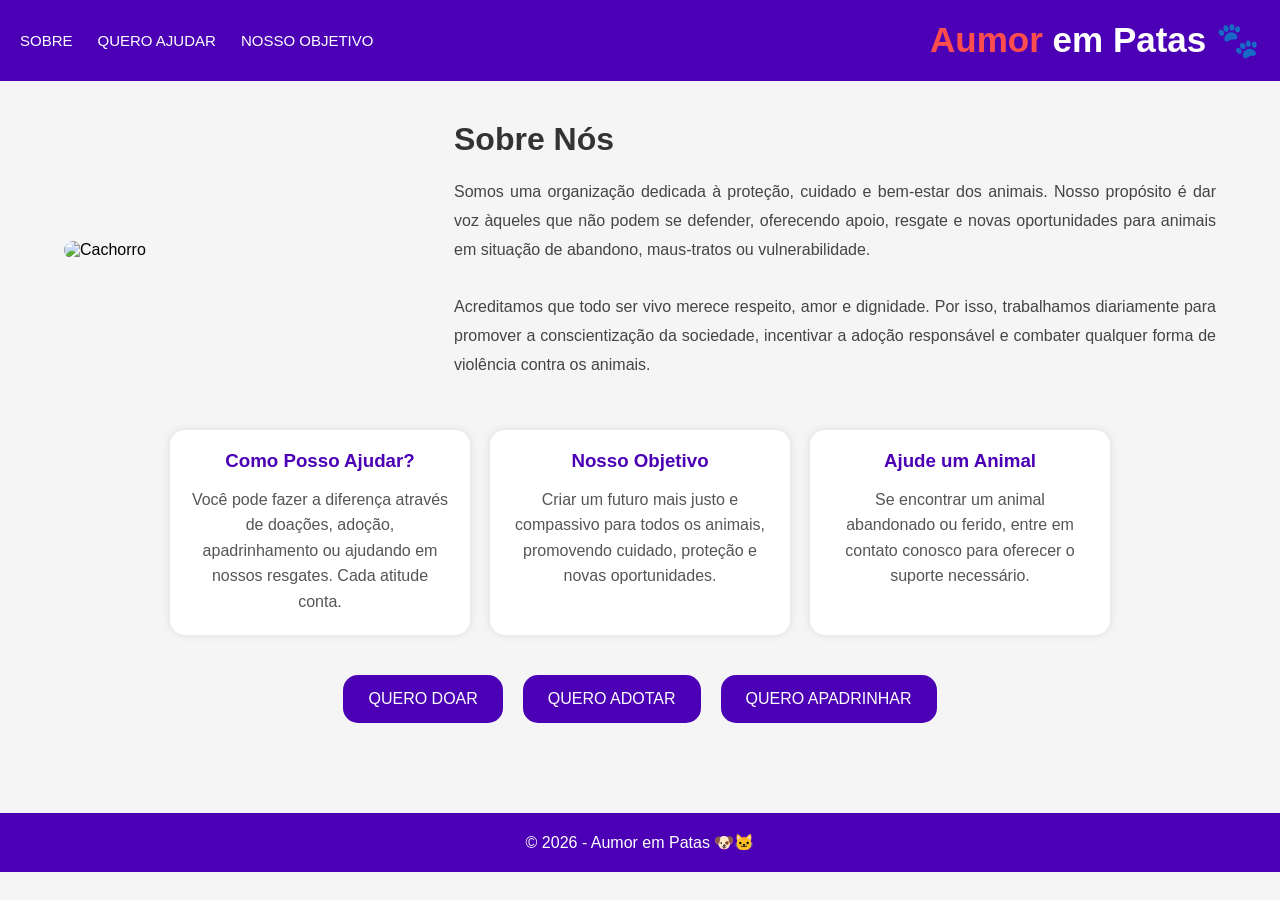
==== index.html @ a0a9b060 "Add CSS styles for layout and responsiveness" ====
<!DOCTYPE html>
<html lang="pt-br">
<head>

<meta charset="UTF-8">
<meta name="viewport" content="width=device-width, initial-scale=1.0">

<title>Aumor em Patas</title>

<style>

/* RESET */

*{
    margin:0;
    padding:0;
    box-sizing:border-box;
    font-family: Arial, sans-serif;
}

body{
    background:#f5f5f5;
}

/* MENU */

header{
    background:#4b00b5;
    padding:20px;
}

nav{
    display:flex;
    justify-content:space-between;
    align-items:center;
}

.logo{
    color:white;
    font-size:35px;
    font-weight:bold;
}

.logo span{
    color:#ff4d4d;
}

.menu{
    display:flex;
    gap:25px;
}

.menu a{
    color:white;
    text-decoration:none;
    font-size:15px;
    transition:0.3s;
}

.menu a:hover{
    color:#ffccff;
}

/* CONTEÚDO */

.container{
    width:90%;
    margin:auto;
    padding:40px 0;
}

.topo{
    display:flex;
    justify-content:space-between;
    align-items:center;
    gap:40px;
    flex-wrap:wrap;
}

.topo img{
    width:350px;
    border-radius:15px;
}

.texto{
    flex:1;
}

.texto h2{
    margin-bottom:20px;
    color:#333;
    font-size:32px;
}

.texto p{
    line-height:1.8;
    color:#444;
    text-align:justify;
}

/* CARDS */

.cards{
    margin-top:50px;
    display:flex;
    justify-content:center;
    gap:20px;
    flex-wrap:wrap;
}

.card{
    background:white;
    width:300px;
    padding:20px;
    border-radius:15px;
    box-shadow:0 0 10px rgba(0,0,0,0.1);
    text-align:center;
}

.card h3{
    margin-bottom:15px;
    color:#4b00b5;
}

.card p{
    color:#555;
    line-height:1.6;
}

/* BOTÕES */

.botoes{
    margin-top:40px;
    display:flex;
    justify-content:center;
    gap:20px;
    flex-wrap:wrap;
}

.botoes button{
    background:#4b00b5;
    color:white;
    border:none;
    padding:15px 25px;
    border-radius:15px;
    font-size:16px;
    cursor:pointer;
    transition:0.3s;
}

.botoes button:hover{
    background:#6c2cff;
    transform:scale(1.05);
}

/* RODAPÉ */

footer{
    background:#4b00b5;
    color:white;
    text-align:center;
    padding:20px;
    margin-top:50px;
}

/* RESPONSIVO */

@media(max-width:768px){

    .topo{
        flex-direction:column;
        text-align:center;
    }

    .topo img{
        width:100%;
    }

    .menu{
        display:none;
    }

}

</style>

</head>

<body>

<!-- MENU -->

<header>

<nav>

<div class="menu">
<a href="#">SOBRE</a>
<a href="#">QUERO AJUDAR</a>
<a href="#">NOSSO OBJETIVO</a>
</div>

<div class="logo">
<span>Aumor</span> em Patas 🐾
</div>

</nav>

</header>

<!-- CONTEÚDO -->

<section class="container">

<div class="topo">

<img src="https://images.unsplash.com/photo-1517849845537-4d257902454a?q=80&w=900&auto=format&fit=crop" alt="Cachorro">

<div class="texto">

<h2>Sobre Nós</h2>

<p>
Somos uma organização dedicada à proteção, cuidado e bem-estar dos animais.
Nosso propósito é dar voz àqueles que não podem se defender, oferecendo apoio,
resgate e novas oportunidades para animais em situação de abandono, maus-tratos
ou vulnerabilidade.
<br><br>
Acreditamos que todo ser vivo merece respeito, amor e dignidade.
Por isso, trabalhamos diariamente para promover a conscientização da sociedade,
incentivar a adoção responsável e combater qualquer forma de violência contra os animais.
</p>

</div>

</div>

<!-- CARDS -->

<div class="cards">

<div class="card">

<h3>Como Posso Ajudar?</h3>

<p>
Você pode fazer a diferença através de doações,
adoção, apadrinhamento ou ajudando em nossos resgates.
Cada atitude conta.
</p>

</div>

<div class="card">

<h3>Nosso Objetivo</h3>

<p>
Criar um futuro mais justo e compassivo para todos os animais,
promovendo cuidado, proteção e novas oportunidades.
</p>

</div>

<div class="card">

<h3>Ajude um Animal</h3>

<p>
Se encontrar um animal abandonado ou ferido,
entre em contato conosco para oferecer o suporte necessário.
</p>

</div>

</div>

<!-- BOTÕES -->

<div class="botoes">

<button>QUERO DOAR</button>

<button>QUERO ADOTAR</button>

<button>QUERO APADRINHAR</button>

</div>

</section>

<!-- RODAPÉ -->

<footer>

© 2026 - Aumor em Patas 🐶🐱

</footer>

</body>
</html>
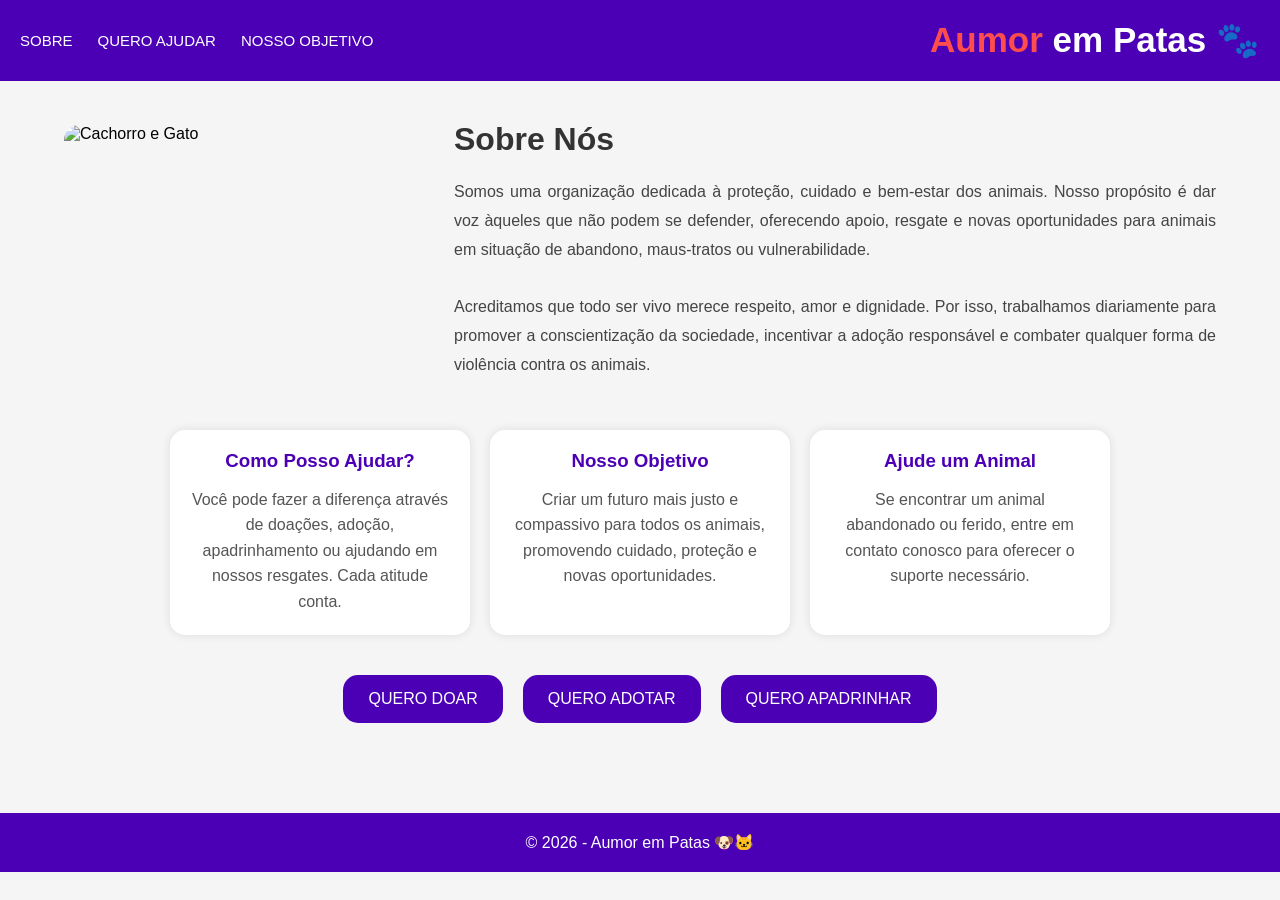
==== commit ba8a64c4: "Update images and adjust layout in index.html" ====
--- a/index.html
+++ b/index.html
@@ -79,6 +79,8 @@
 
 .topo img{
     width:350px;
+    height:250px;
+    object-fit:cover;
     border-radius:15px;
 }
 
@@ -174,6 +176,7 @@
 
     .topo img{
         width:100%;
+        height:auto;
     }
 
     .menu{
@@ -214,7 +217,7 @@
 
 <div class="topo">
 
-<img src="https://images.unsplash.com/photo-1517849845537-4d257902454a?q=80&w=900&auto=format&fit=crop" alt="Cachorro">
+<img src="https://images.unsplash.com/photo-1548199973-03cce0bbc87b?q=80&w=900&auto=format&fit=crop" alt="Cachorro e Gato">
 
 <div class="texto">
 
@@ -240,37 +243,28 @@
 <div class="cards">
 
 <div class="card">
-
 <h3>Como Posso Ajudar?</h3>
-
 <p>
 Você pode fazer a diferença através de doações,
 adoção, apadrinhamento ou ajudando em nossos resgates.
 Cada atitude conta.
 </p>
-
 </div>
 
 <div class="card">
-
 <h3>Nosso Objetivo</h3>
-
 <p>
 Criar um futuro mais justo e compassivo para todos os animais,
 promovendo cuidado, proteção e novas oportunidades.
 </p>
-
 </div>
 
 <div class="card">
-
 <h3>Ajude um Animal</h3>
-
 <p>
 Se encontrar um animal abandonado ou ferido,
 entre em contato conosco para oferecer o suporte necessário.
 </p>
-
 </div>
 
 </div>
@@ -280,9 +274,7 @@
 <div class="botoes">
 
 <button>QUERO DOAR</button>
-
 <button>QUERO ADOTAR</button>
-
 <button>QUERO APADRINHAR</button>
 
 </div>
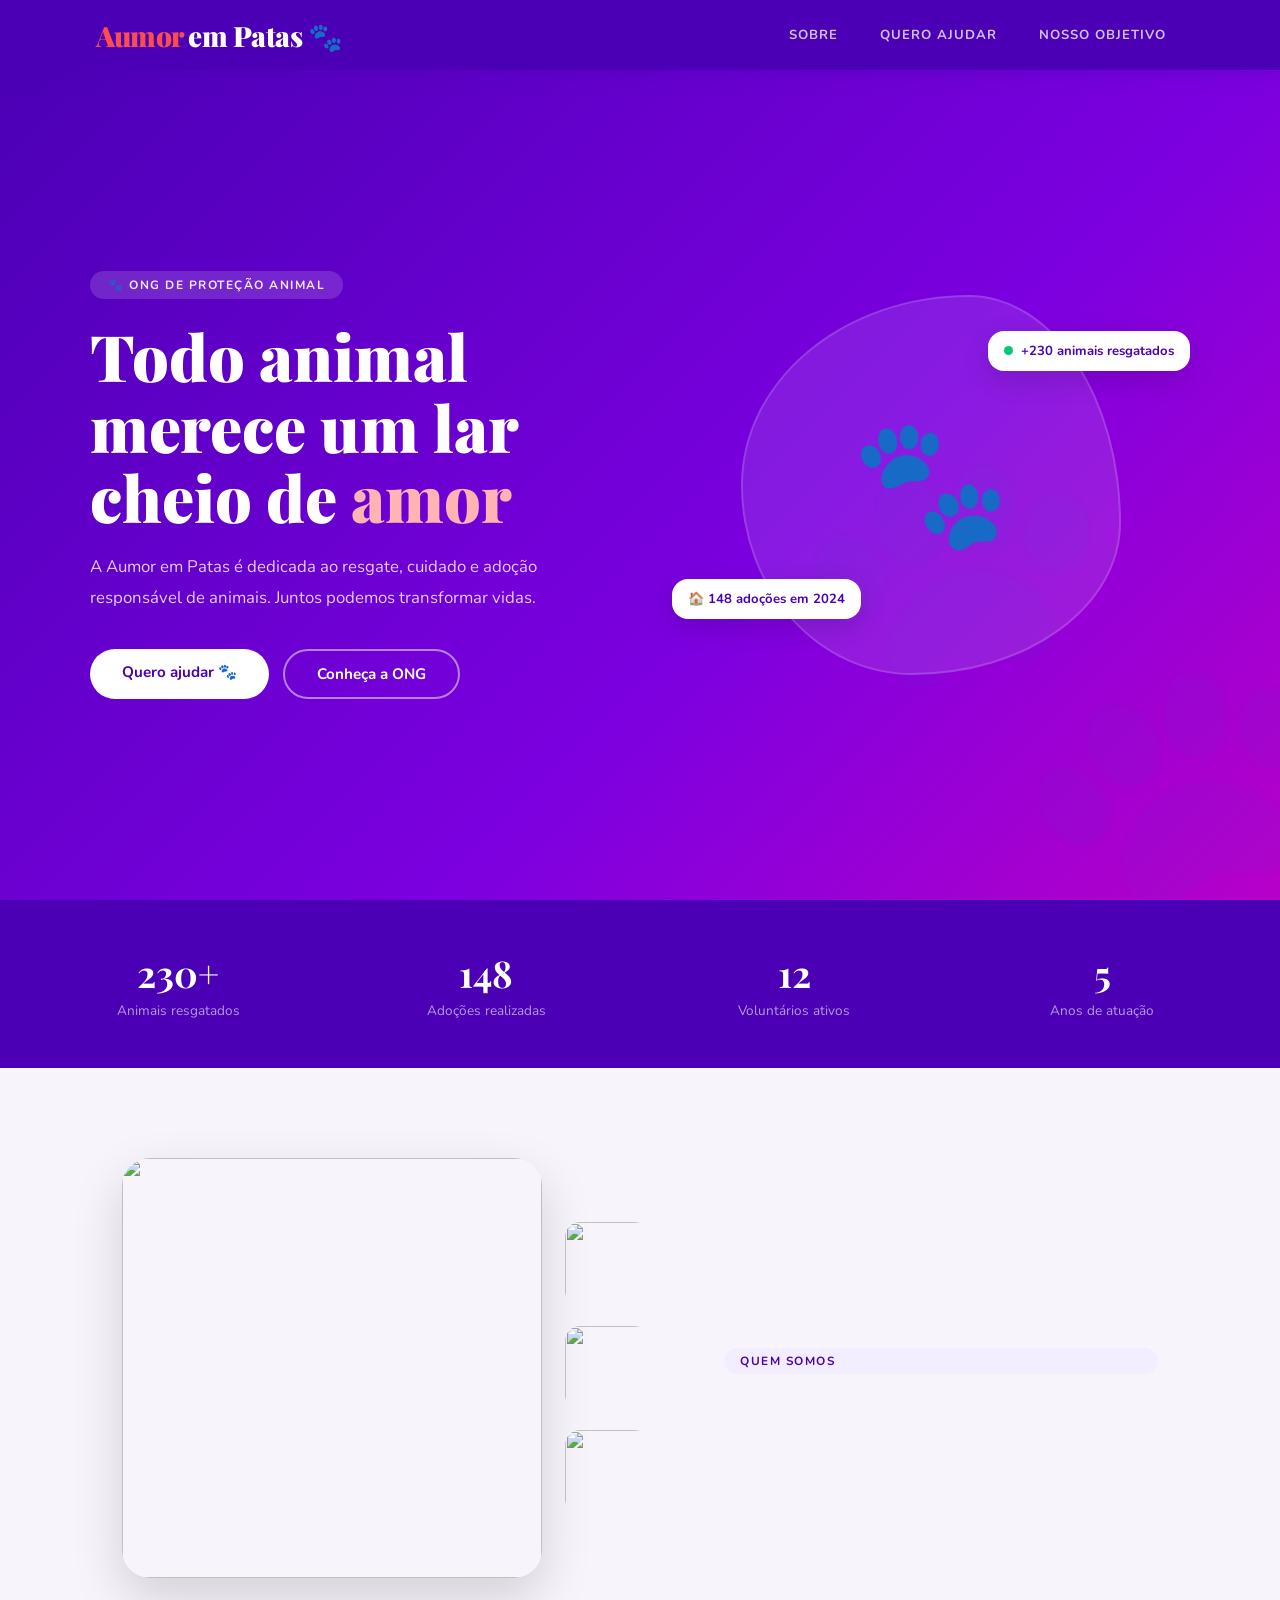
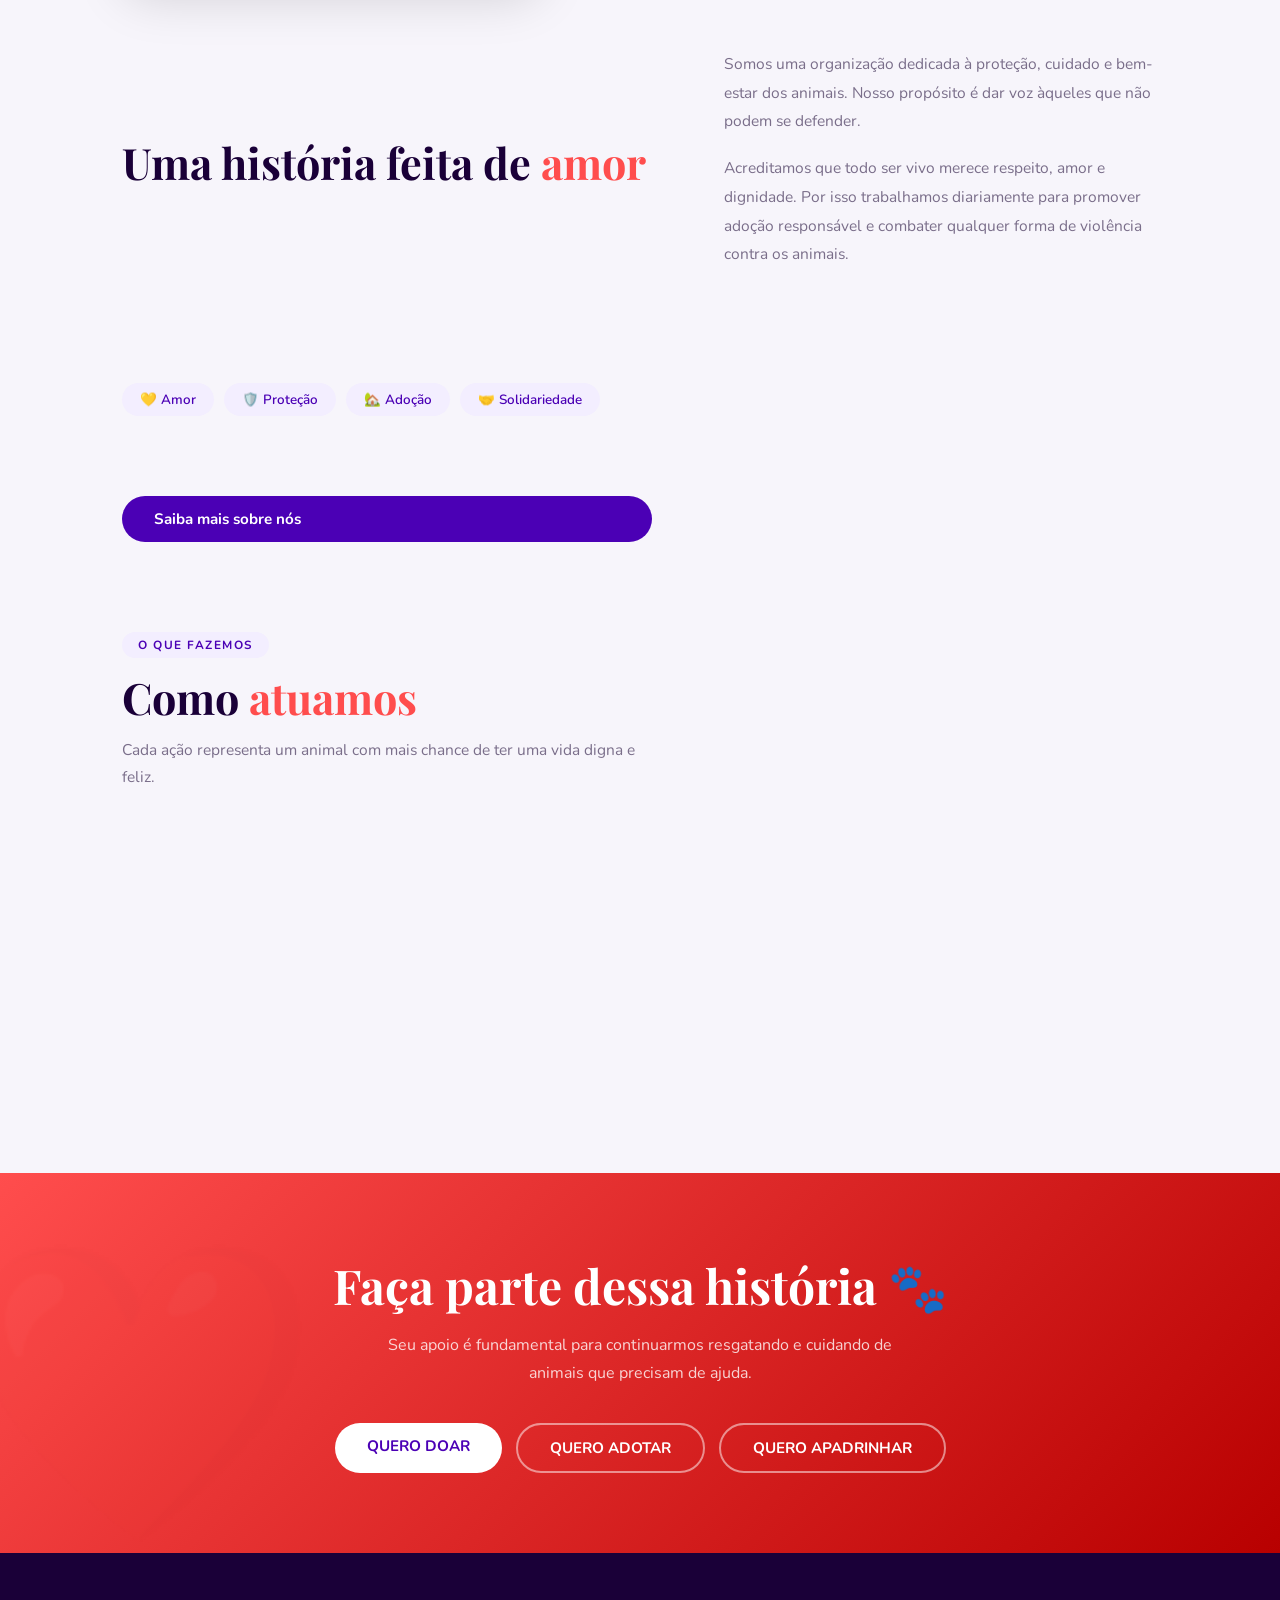
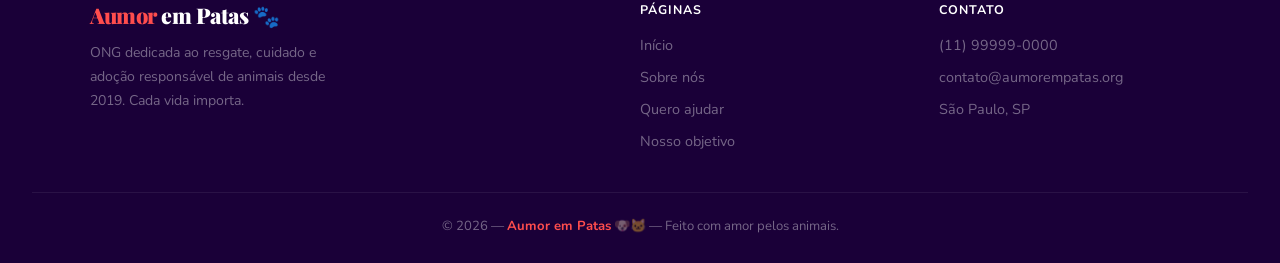
==== commit f085146c: "Add files via upload #alteraçoes na seções HTMLS, e CSS." ====
--- a/index.html
+++ b/index.html
@@ -2,292 +2,594 @@
 <html lang="pt-br">
 <head>
 
-<meta charset="UTF-8">
-<meta name="viewport" content="width=device-width, initial-scale=1.0">
-
-<title>Aumor em Patas</title>
-
-<style>
-
-/* RESET */
-
-*{
-    margin:0;
-    padding:0;
-    box-sizing:border-box;
-    font-family: Arial, sans-serif;
+    <meta charset="UTF-8">
+    <meta name="viewport" content="width=device-width, initial-scale=1.0">
+    <title>Aumor em Patas — Início</title>
+    <link rel="stylesheet" href="style.css">
+
+    <style>
+
+        /* =====================
+           HERO HOME
+           ===================== */
+
+        .hero-home {
+            min-height: calc(100vh - 70px);
+            background: linear-gradient(135deg, #4b00b5 0%, #7c00e0 60%, #b700c9 100%);
+            display: flex;
+            align-items: center;
+            padding: 60px 32px;
+            position: relative;
+            overflow: hidden;
+        }
+
+        .hero-home::before {
+            content: '🐾';
+            position: absolute;
+            font-size: 28rem;
+            opacity: 0.04;
+            right: -60px;
+            bottom: -80px;
+            pointer-events: none;
+        }
+
+        .hero-inner {
+            max-width: 1100px;
+            margin: auto;
+            display: grid;
+            grid-template-columns: 1fr 1fr;
+            gap: 64px;
+            align-items: center;
+            width: 100%;
+        }
+
+        .hero-txt h1 {
+            font-family: 'Playfair Display', serif;
+            font-size: clamp(2.6rem, 5vw, 4.2rem);
+            color: #fff;
+            font-weight: 900;
+            line-height: 1.1;
+            margin-bottom: 20px;
+        }
+
+        .hero-txt h1 em {
+            font-style: normal;
+            color: #ffb3b3;
+        }
+
+        .hero-txt p {
+            color: rgba(255, 255, 255, 0.8);
+            font-size: 1.05rem;
+            line-height: 1.8;
+            margin-bottom: 36px;
+            max-width: 460px;
+        }
+
+
+        /* =====================
+           BLOB ANIMADO
+           ===================== */
+
+        .blob-wrap {
+            display: flex;
+            align-items: center;
+            justify-content: center;
+            position: relative;
+        }
+
+        .blob {
+            width: 380px;
+            height: 380px;
+            background: rgba(255, 255, 255, 0.1);
+            border: 2px solid rgba(255, 255, 255, 0.15);
+            border-radius: 60% 40% 55% 45% / 50% 60% 40% 50%;
+            display: flex;
+            align-items: center;
+            justify-content: center;
+            font-size: 8rem;
+            animation: blobPulse 7s ease-in-out infinite;
+        }
+
+        @keyframes blobPulse {
+            0%,  100% { border-radius: 60% 40% 55% 45% / 50% 60% 40% 50%; }
+            50%        { border-radius: 40% 60% 45% 55% / 60% 40% 55% 45%; }
+        }
+
+        .badge-flutuante {
+            position: absolute;
+            background: #fff;
+            border-radius: 16px;
+            padding: 11px 16px;
+            box-shadow: 0 8px 28px rgba(0, 0, 0, 0.14);
+            font-size: 0.82rem;
+            font-weight: 700;
+            color: #4b00b5;
+            display: flex;
+            align-items: center;
+            gap: 8px;
+            animation: flutuar 4s ease-in-out infinite;
+        }
+
+        .badge-flutuante.b1 { top: 36px;    right: 0;                      }
+        .badge-flutuante.b2 { bottom: 56px; left: 0; animation-delay: 1.2s; }
+
+        .ponto {
+            width: 9px;
+            height: 9px;
+            border-radius: 50%;
+            background: #00c875;
+        }
+
+        @keyframes flutuar {
+            0%,  100% { transform: translateY(0);     }
+            50%        { transform: translateY(-10px); }
+        }
+
+
+        /* =====================
+           SEÇÃO SOBRE (resumo)
+           ===================== */
+
+        .home-sobre {
+            max-width: 1100px;
+            margin: auto;
+            padding: 90px 32px;
+            display: grid;
+            grid-template-columns: 1fr 1fr;
+            gap: 72px;
+            align-items: center;
+        }
+
+        .img-wrap {
+            position: relative;
+        }
+
+        .img-wrap img {
+            width: 100%;
+            height: 420px;
+            object-fit: cover;
+            border-radius: 28px;
+            display: block;
+            box-shadow: 0 24px 60px rgba(75, 0, 181, 0.18);
+        }
+
+        .img-wrap::after {
+            content: '';
+            position: absolute;
+            inset: 18px -18px -18px 18px;
+            border: 3px solid #e6d9ff;
+            border-radius: 28px;
+            z-index: -1;
+        }
+
+        .sobre-txt p {
+            color: #7a6e8a;
+            line-height: 1.85;
+            margin-bottom: 18px;
+            font-size: 0.97rem;
+        }
+
+
+        /* =====================
+           SEÇÃO CARDS
+           ===================== */
+
+        .cards-home {
+            max-width: 1100px;
+            margin: auto;
+            padding: 0 32px 90px;
+        }
+
+
+        /* =====================
+           BANNER CTA
+           ===================== */
+
+        .cta-banner {
+            background: linear-gradient(135deg, #ff4d4d 0%, #b80000 100%);
+            padding: 80px 32px;
+            text-align: center;
+            position: relative;
+            overflow: hidden;
+        }
+
+        .cta-banner::before {
+            content: '❤️';
+            position: absolute;
+            font-size: 18rem;
+            opacity: 0.05;
+            left: -40px;
+            bottom: -40px;
+            pointer-events: none;
+        }
+
+        .cta-banner h2 {
+            font-family: 'Playfair Display', serif;
+            font-size: clamp(2rem, 4vw, 3rem);
+            color: #fff;
+            margin-bottom: 14px;
+        }
+
+        .cta-banner p {
+            color: rgba(255, 255, 255, 0.8);
+            max-width: 520px;
+            margin: 0 auto 36px;
+            line-height: 1.75;
+        }
+
+
+        /* =====================
+           RESPONSIVO
+           ===================== */
+
+        @media (max-width: 900px) {
+
+            .hero-inner {
+                grid-template-columns: 1fr;
+            }
+
+            .blob-wrap {
+                order: -1;
+            }
+
+            .blob {
+                width: 260px;
+                height: 260px;
+                font-size: 6rem;
+            }
+
+            .badge-flutuante {
+                display: none;
+            }
+
+            .home-sobre {
+                grid-template-columns: 1fr;
+                padding: 56px 24px;
+            }
+
+            .img-wrap img {
+                height: 280px;
+            }
+
+            .cards-home {
+                padding: 0 24px 64px;
+            }
+
+        }
+
+    </style>
+
+</head>
+<body>
+
+
+<!-- =====================
+     MENU
+     ===================== -->
+
+<header>
+    <nav>
+        <a class="logo" href="index.html"><span>Aumor</span> em Patas 🐾</a>
+        <div class="menu">
+            <a href="Sobre.html">SOBRE</a>
+            <a href="ajudar.html">QUERO AJUDAR</a>
+            <a href="objetivo.html">NOSSO OBJETIVO</a>
+        </div>
+    </nav>
+</header>
+
+
+<!-- =====================
+     HERO
+     ===================== -->
+
+<section class="hero-home">
+    <div class="hero-inner">
+
+        <div class="hero-txt">
+            <div class="hero-badge">🐾 ONG de Proteção Animal</div>
+            <h1>Todo animal merece um lar cheio de <em>amor</em></h1>
+            <p>A Aumor em Patas é dedicada ao resgate, cuidado e adoção responsável de animais. Juntos podemos transformar vidas.</p>
+            <div class="grupo-botoes" style="justify-content: flex-start;">
+                <a href="ajudar.html" class="btn btn-branco">Quero ajudar 🐾</a>
+                <a href="Sobre.html"  class="btn btn-contorno-w">Conheça a ONG</a>
+            </div>
+        </div>
+
+        <div class="blob-wrap">
+            <div class="blob">🐾</div>
+            <div class="badge-flutuante b1"><div class="ponto"></div> +230 animais resgatados</div>
+            <div class="badge-flutuante b2">🏠 148 adoções em 2024</div>
+        </div>
+
+    </div>
+</section>
+
+
+<!-- =====================
+     ESTATÍSTICAS
+     ===================== -->
+
+<div class="stats-bar">
+    <div class="stat"><h3>230+</h3><p>Animais resgatados</p></div>
+    <div class="stat"><h3>148</h3><p>Adoções realizadas</p></div>
+    <div class="stat"><h3>12</h3><p>Voluntários ativos</p></div>
+    <div class="stat"><h3>5</h3><p>Anos de atuação</p></div>
+</div>
+
+
+<!-- =====================
+     SOBRE (resumo)
+     ===================== -->
+
+<section class="home-sobre">
+
+   <div class="galeria fade">
+
+    <img
+        id="imagemPrincipal"
+        class="imagem-principal"
+        src="https://images.unsplash.com/photo-1517849845537-4d257902454a?q=80&w=900&auto=format&fit=crop"
+    />
+
+    <div class="miniaturas">
+
+        <img
+            src="https://images.unsplash.com/photo-1517849845537-4d257902454a?q=80&w=900&auto=format&fit=crop"
+            onclick="trocarImagem(this)"
+        />
+
+        <img
+            src="https://gatices.blogfolha.uol.com.br/files/2020/07/aug.jpg"
+            onclick="trocarImagem(this)"
+        />
+
+        <img
+            src="https://images.unsplash.com/photo-1548199973-03cce0bbc87b?q=80&w=900&auto=format&fit=crop"
+            onclick="trocarImagem(this)"
+        />
+
+    </div>
+
+</div>
+        <div class="sec-badge">Quem somos</div>
+        <h2 class="sec-titulo">Uma história feita de <span>amor</span></h2>
+        <div class="sobre-txt">
+            <p>Somos uma organização dedicada à proteção, cuidado e bem-estar dos animais. Nosso propósito é dar voz àqueles que não podem se defender.</p>
+            <p>Acreditamos que todo ser vivo merece respeito, amor e dignidade. Por isso trabalhamos diariamente para promover adoção responsável e combater qualquer forma de violência contra os animais.</p>
+        </div>
+        <div class="chips">
+            <span class="chip">💛 Amor</span>
+            <span class="chip">🛡️ Proteção</span>
+            <span class="chip">🏡 Adoção</span>
+            <span class="chip">🤝 Solidariedade</span>
+        </div>
+        <br>
+        <a href="Sobre.html" class="btn btn-roxo" style="margin-top: 8px;">Saiba mais sobre nós</a>
+    </div>
+
+</section>
+
+
+<!-- =====================
+     CARDS
+     ===================== -->
+
+     
+    <script>
+        function trocarImagem(imagem){
+
+    const principal =
+        document.getElementById('imagemPrincipal');
+
+    principal.src = imagem.src;
+
 }
 
-body{
-    background:#f5f5f5;
-}
-
-/* MENU */
-
-header{
-    background:#4b00b5;
-    padding:20px;
-}
-
-nav{
-    display:flex;
-    justify-content:space-between;
-    align-items:center;
-}
-
-.logo{
-    color:white;
-    font-size:35px;
-    font-weight:bold;
-}
-
-.logo span{
-    color:#ff4d4d;
-}
-
-.menu{
-    display:flex;
-    gap:25px;
-}
-
-.menu a{
-    color:white;
-    text-decoration:none;
-    font-size:15px;
-    transition:0.3s;
-}
-
-.menu a:hover{
-    color:#ffccff;
-}
-
-/* CONTEÚDO */
-
-.container{
-    width:90%;
-    margin:auto;
-    padding:40px 0;
-}
-
-.topo{
-    display:flex;
-    justify-content:space-between;
-    align-items:center;
-    gap:40px;
-    flex-wrap:wrap;
-}
-
-.topo img{
-    width:350px;
-    height:250px;
-    object-fit:cover;
-    border-radius:15px;
-}
-
-.texto{
-    flex:1;
-}
-
-.texto h2{
-    margin-bottom:20px;
-    color:#333;
-    font-size:32px;
-}
-
-.texto p{
-    line-height:1.8;
-    color:#444;
-    text-align:justify;
-}
-
-/* CARDS */
-
-.cards{
-    margin-top:50px;
-    display:flex;
-    justify-content:center;
-    gap:20px;
-    flex-wrap:wrap;
-}
-
-.card{
-    background:white;
-    width:300px;
-    padding:20px;
-    border-radius:15px;
-    box-shadow:0 0 10px rgba(0,0,0,0.1);
-    text-align:center;
-}
-
-.card h3{
-    margin-bottom:15px;
-    color:#4b00b5;
-}
-
-.card p{
-    color:#555;
-    line-height:1.6;
-}
-
-/* BOTÕES */
-
-.botoes{
-    margin-top:40px;
-    display:flex;
-    justify-content:center;
-    gap:20px;
-    flex-wrap:wrap;
-}
-
-.botoes button{
-    background:#4b00b5;
-    color:white;
-    border:none;
-    padding:15px 25px;
-    border-radius:15px;
-    font-size:16px;
-    cursor:pointer;
-    transition:0.3s;
-}
-
-.botoes button:hover{
-    background:#6c2cff;
-    transform:scale(1.05);
-}
-
-/* RODAPÉ */
-
-footer{
-    background:#4b00b5;
-    color:white;
-    text-align:center;
-    padding:20px;
-    margin-top:50px;
-}
-
-/* RESPONSIVO */
-
-@media(max-width:768px){
-
-    .topo{
-        flex-direction:column;
-        text-align:center;
-    }
-
-    .topo img{
-        width:100%;
-        height:auto;
-    }
-
-    .menu{
-        display:none;
-    }
-
-}
-
-</style>
-
-</head>
-
-<body>
-
-<!-- MENU -->
-
-<header>
-
-<nav>
-
-<div class="menu">
-<a href="#">SOBRE</a>
-<a href="#">QUERO AJUDAR</a>
-<a href="#">NOSSO OBJETIVO</a>
+    const observer = new IntersectionObserver((entries) => {
+        entries.forEach(entry => {
+            if (entry.isIntersecting) {
+                entry.target.classList.add('show');
+            }
+        });
+    }, { threshold: 0.12 });
+
+    document.querySelectorAll('.fade').forEach(el => observer.observe(el));
+
+
+
+    /* =====================
+       EFEITO 3D NOS CARDS
+       ===================== */
+
+    const cards = document.querySelectorAll('.card');
+
+    cards.forEach(card => {
+
+        card.addEventListener('mousemove', (e) => {
+
+            const rect = card.getBoundingClientRect();
+
+            const x = e.clientX - rect.left;
+            const y = e.clientY - rect.top;
+
+            const centerX = rect.width / 2;
+            const centerY = rect.height / 2;
+
+            const rotateY = ((x - centerX) / centerX) * 12;
+            const rotateX = ((centerY - y) / centerY) * 12;
+
+            card.style.transform =
+                `perspective(1000px)
+                 rotateX(${rotateX}deg)
+                 rotateY(${rotateY}deg)
+                 scale(1.04)`;
+
+        });
+
+        card.addEventListener('mouseleave', () => {
+
+            card.style.transform =
+                'perspective(1000px) rotateX(0) rotateY(0) scale(1)';
+
+        });
+
+    });
+
+</script>
+<div class="cards-home">
+
+    <div class="sec-badge">O que fazemos</div>
+    <h2 class="sec-titulo">Como <span>atuamos</span></h2>
+    <p class="sec-sub">Cada ação representa um animal com mais chance de ter uma vida digna e feliz.</p>
+
+    <div class="cards-grid">
+
+        <div class="card fade">
+            <div class="card-icone">🚑</div>
+            <h3>Resgate e Socorro</h3>
+            <p>Atuamos no resgate de animais em situação de risco, maus-tratos ou abandono, prestando socorro imediato.</p>
+        </div>
+
+        <div class="card fade">
+            <div class="card-icone">💊</div>
+            <h3>Cuidados Veterinários</h3>
+            <p>Todos os animais recebem vacinação, castração e acompanhamento veterinário completo até a adoção.</p>
+        </div>
+
+        <div class="card fade">
+            <div class="card-icone">🏡</div>
+            <h3>Adoção Responsável</h3>
+            <p>Fazemos o processo com análise cuidadosa para garantir um lar adequado e amoroso para cada animal.</p>
+        </div>
+
+    </div>
+
 </div>
 
-<div class="logo">
-<span>Aumor</span> em Patas 🐾
-</div>
-
-</nav>
-
-</header>
-
-<!-- CONTEÚDO -->
-
-<section class="container">
-
-<div class="topo">
-
-<img src="https://images.unsplash.com/photo-1548199973-03cce0bbc87b?q=80&w=900&auto=format&fit=crop" alt="Cachorro e Gato">
-
-<div class="texto">
-
-<h2>Sobre Nós</h2>
-
-<p>
-Somos uma organização dedicada à proteção, cuidado e bem-estar dos animais.
-Nosso propósito é dar voz àqueles que não podem se defender, oferecendo apoio,
-resgate e novas oportunidades para animais em situação de abandono, maus-tratos
-ou vulnerabilidade.
-<br><br>
-Acreditamos que todo ser vivo merece respeito, amor e dignidade.
-Por isso, trabalhamos diariamente para promover a conscientização da sociedade,
-incentivar a adoção responsável e combater qualquer forma de violência contra os animais.
-</p>
-
-</div>
-
-</div>
-
-<!-- CARDS -->
-
-<div class="cards">
-
-<div class="card">
-<h3>Como Posso Ajudar?</h3>
-<p>
-Você pode fazer a diferença através de doações,
-adoção, apadrinhamento ou ajudando em nossos resgates.
-Cada atitude conta.
-</p>
-</div>
-
-<div class="card">
-<h3>Nosso Objetivo</h3>
-<p>
-Criar um futuro mais justo e compassivo para todos os animais,
-promovendo cuidado, proteção e novas oportunidades.
-</p>
-</div>
-
-<div class="card">
-<h3>Ajude um Animal</h3>
-<p>
-Se encontrar um animal abandonado ou ferido,
-entre em contato conosco para oferecer o suporte necessário.
-</p>
-</div>
-
-</div>
-
-<!-- BOTÕES -->
-
-<div class="botoes">
-
-<button>QUERO DOAR</button>
-<button>QUERO ADOTAR</button>
-<button>QUERO APADRINHAR</button>
-
-</div>
-
+
+<!-- =====================
+     BANNER CTA
+     ===================== -->
+
+<section class="cta-banner">
+    <h2>Faça parte dessa história 🐾</h2>
+    <p>Seu apoio é fundamental para continuarmos resgatando e cuidando de animais que precisam de ajuda.</p>
+    <div class="grupo-botoes">
+        <a href="ajudar.html" class="btn btn-branco">QUERO DOAR</a>
+        <a href="ajudar.html" class="btn btn-contorno-w">QUERO ADOTAR</a>
+        <a href="ajudar.html" class="btn btn-contorno-w">QUERO APADRINHAR</a>
+    </div>
 </section>
 
-<!-- RODAPÉ -->
+
+<!-- =====================
+     RODAPÉ
+     ===================== -->
 
 <footer>
-
-© 2026 - Aumor em Patas 🐶🐱
-
+    <div class="footer-inner">
+
+        <div class="footer-marca">
+            <a class="logo" href="index.html"><span>Aumor</span> em Patas 🐾</a>
+            <p>ONG dedicada ao resgate, cuidado e adoção responsável de animais desde 2019. Cada vida importa.</p>
+        </div>
+
+        <div class="footer-col">
+            <h5>Páginas</h5>
+            <ul>
+                <li><a href="index.html">Início</a></li>
+                <li><a href="Sobre.html">Sobre nós</a></li>
+                <li><a href="ajudar.html">Quero ajudar</a></li>
+                <li><a href="objetivo.html">Nosso objetivo</a></li>
+            </ul>
+        </div>
+
+        <div class="footer-col">
+            <h5>Contato</h5>
+            <ul>
+                <li><a href="#">(11) 99999-0000</a></li>
+                <li><a href="#">contato@aumorempatas.org</a></li>
+                <li><a href="#">São Paulo, SP</a></li>
+            </ul>
+        </div>
+
+    </div>
+    <div class="footer-fundo">© 2026 — <strong>Aumor em Patas</strong> 🐶🐱 — Feito com amor pelos animais.</div>
 </footer>
 
+
+<!-- =====================
+     JAVASCRIPT
+     ===================== -->
+
+<script>
+
+    const observer = new IntersectionObserver((entries) => {
+        entries.forEach(entry => {
+            if (entry.isIntersecting) {
+                entry.target.classList.add('show');
+            }
+        });
+    }, { threshold: 0.12 });
+
+    document.querySelectorAll('.fade').forEach(el => observer.observe(el));
+
+</script>
+
+
 </body>
-</html>
+<script>
+
+    const observer = new IntersectionObserver((entries) => {
+        entries.forEach(entry => {
+            if (entry.isIntersecting) {
+                entry.target.classList.add('show');
+            }
+        });
+    }, { threshold: 0.12 });
+
+    document.querySelectorAll('.fade').forEach(el => observer.observe(el));
+
+
+
+    /* =====================
+       EFEITO 3D NOS CARDS
+       ===================== */
+
+    const cards = document.querySelectorAll('.card');
+
+    cards.forEach(card => {
+
+        card.addEventListener('mousemove', (e) => {
+
+            const rect = card.getBoundingClientRect();
+
+            const x = e.clientX - rect.left;
+            const y = e.clientY - rect.top;
+
+            const centerX = rect.width / 2;
+            const centerY = rect.height / 2;
+
+            const rotateY = ((x - centerX) / centerX) * 12;
+            const rotateX = ((centerY - y) / centerY) * 12;
+
+            card.style.transform =
+                `perspective(1000px)
+                 rotateX(${rotateX}deg)
+                 rotateY(${rotateY}deg)
+                 scale(1.04)`;
+
+        });
+
+        card.addEventListener('mouseleave', () => {
+
+            card.style.transform =
+                'perspective(1000px) rotateX(0) rotateY(0) scale(1)';
+
+        });
+
+    });
+
+</script>
+</html>
--- a/style.css
+++ b/style.css
@@ -0,0 +1,548 @@
+/* =============================================
+   AUMOR EM PATAS — style.css
+   Estilos globais compartilhados entre páginas
+   ============================================= */
+
+@import url('https://fonts.googleapis.com/css2?family=Playfair+Display:wght@700;900&family=Nunito:wght@300;400;600;700&display=swap');
+
+
+/* =====================
+   RESET
+   ===================== */
+
+*, *::before, *::after {
+    margin: 0;
+    padding: 0;
+    box-sizing: border-box;
+}
+
+:root {
+    --roxo:        #4b00b5;
+    --roxo-escuro: #33007d;
+    --roxo-claro:  #7b2cff;
+    --roxo-fundo:  #f3eeff;
+    --roxo-medio:  #e6d9ff;
+    --vermelho:    #ff4d4d;
+    --branco:      #ffffff;
+    --fundo:       #f7f5fb;
+    --texto:       #2d2040;
+    --subtexto:    #7a6e8a;
+    --escuro:      #1a0038;
+}
+
+html {
+    scroll-behavior: smooth;
+}
+
+body {
+    font-family: 'Nunito', sans-serif;
+    background: var(--fundo);
+    color: var(--texto);
+    overflow-x: hidden;
+}
+
+
+/* =====================
+   HEADER / MENU
+   ===================== */
+
+header {
+    background: var(--roxo);
+    position: sticky;
+    top: 0;
+    z-index: 999;
+    box-shadow: 0 2px 20px rgba(75, 0, 181, 0.35);
+}
+
+nav {
+    max-width: 1160px;
+    margin: auto;
+    padding: 0 36px;
+    height: 70px;
+    display: flex;
+    align-items: center;
+    justify-content: space-between;
+}
+
+.logo {
+    font-family: 'Playfair Display', serif;
+    font-size: 1.75rem;
+    font-weight: 900;
+    color: var(--branco);
+    text-decoration: none;
+    letter-spacing: -0.5px;
+}
+
+.logo span {
+    color: var(--vermelho);
+}
+
+.menu {
+    display: flex;
+    gap: 6px;
+}
+
+.menu a {
+    color: rgba(255, 255, 255, 0.75);
+    text-decoration: none;
+    font-size: 0.82rem;
+    font-weight: 700;
+    letter-spacing: 1px;
+    text-transform: uppercase;
+    padding: 8px 18px;
+    border-radius: 50px;
+    transition: background 0.2s, color 0.2s;
+}
+
+.menu a:hover {
+    color: #fff;
+    background: rgba(255, 255, 255, 0.15);
+}
+
+.menu a.ativo {
+    color: #fff;
+    background: rgba(255, 255, 255, 0.22);
+}
+
+
+/* =====================
+   HERO (banner do topo)
+   ===================== */
+
+.hero {
+    padding: 90px 32px 80px;
+    text-align: center;
+    position: relative;
+    overflow: hidden;
+}
+
+.hero-roxo { background: linear-gradient(135deg, var(--roxo) 0%, #7c00e0 100%); }
+.hero-verm { background: linear-gradient(135deg, #c00000 0%, #ff4d4d  100%); }
+.hero-dark { background: linear-gradient(135deg, var(--escuro) 0%, #2e0080 100%); }
+
+.hero-badge {
+    display: inline-block;
+    background: rgba(255, 255, 255, 0.15);
+    color: rgba(255, 255, 255, 0.9);
+    font-size: 0.75rem;
+    font-weight: 700;
+    letter-spacing: 1.5px;
+    text-transform: uppercase;
+    padding: 6px 18px;
+    border-radius: 50px;
+    margin-bottom: 22px;
+}
+.img-wrap{
+    display:flex;
+    gap:20px;
+}
+.hero h1 {
+    font-family: 'Playfair Display', serif;
+    font-size: clamp(2.2rem, 5vw, 3.8rem);
+    color: #fff;
+    font-weight: 900;
+    line-height: 1.1;
+    margin-bottom: 18px;
+}
+
+.hero h1 em {
+    font-style: normal;
+    color: #ffb3b3;
+}
+
+.hero p {
+    color: rgba(255, 255, 255, 0.8);
+    font-size: 1.05rem;
+    line-height: 1.8;
+    max-width: 600px;
+    margin: 0 auto;
+}
+
+
+/* =====================
+   TÍTULOS DE SEÇÃO
+   ===================== */
+
+.sec-badge {
+    display: inline-block;
+    background: var(--roxo-fundo);
+    color: var(--roxo);
+    font-size: 0.74rem;
+    font-weight: 700;
+    letter-spacing: 1.5px;
+    text-transform: uppercase;
+    padding: 5px 16px;
+    border-radius: 50px;
+    margin-bottom: 14px;
+}
+
+.sec-titulo {
+    font-family: 'Playfair Display', serif;
+    font-size: clamp(1.8rem, 3.5vw, 2.7rem);
+    color: var(--escuro);
+    line-height: 1.2;
+    margin-bottom: 12px;
+}
+
+.sec-titulo span {
+    color: var(--vermelho);
+}
+
+.sec-sub {
+    color: var(--subtexto);
+    font-size: 0.97rem;
+    line-height: 1.75;
+    max-width: 540px;
+}
+
+
+/* =====================
+   CARDS
+   ===================== */
+
+.cards-grid {
+    display: grid;
+    grid-template-columns: repeat(3, 1fr);
+    gap: 24px;
+    margin-top: 48px;
+}
+
+.card{
+    background: #fff;
+    border-radius: 24px;
+    padding: 32px;
+    transition: transform 0.15s ease;
+    transform-style: preserve-3d;
+    will-change: transform;
+    box-shadow: 0 15px 40px rgba(0,0,0,0.12);
+}
+
+.card:hover {
+    transform: translateY(-7px);
+    box-shadow: 0 24px 56px rgba(75, 0, 181, 0.13);
+}
+
+.card-icone {
+    font-size: 2.6rem;
+    margin-bottom: 16px;
+}
+
+.card h3 {
+    font-family: 'Playfair Display', serif;
+    font-size: 1.12rem;
+    color: var(--roxo);
+    margin-bottom: 12px;
+}
+
+.card p {
+    color: var(--subtexto);
+    font-size: 0.92rem;
+    line-height: 1.65;
+}
+
+
+/* =====================
+   ESTATÍSTICAS
+   ===================== */
+
+.stats-bar {
+    background: var(--roxo);
+    padding: 48px 32px;
+    display: grid;
+    grid-template-columns: repeat(4, 1fr);
+    gap: 16px;
+    text-align: center;
+}
+
+.stat h3 {
+    font-family: 'Playfair Display', serif;
+    font-size: 2.3rem;
+    color: #fff;
+    margin-bottom: 4px;
+}
+
+.stat p {
+    color: rgba(255, 255, 255, 0.6);
+    font-size: 0.85rem;
+}
+
+
+/* =====================
+   BARRA DE PROGRESSO
+   ===================== */
+
+.prog-item {
+    margin-bottom: 28px;
+}
+
+.prog-label {
+    display: flex;
+    justify-content: space-between;
+    font-size: 0.9rem;
+    font-weight: 600;
+    color: var(--texto);
+    margin-bottom: 8px;
+}
+
+.prog-trilha {
+    height: 10px;
+    background: var(--roxo-medio);
+    border-radius: 50px;
+    overflow: hidden;
+}
+
+.prog-barra {
+    height: 100%;
+    border-radius: 50px;
+    background: linear-gradient(90deg, var(--roxo), var(--vermelho));
+    animation: crescer 1.6s ease forwards;
+}
+
+@keyframes crescer {
+    from { width: 0; }
+}
+
+
+/* =====================
+   CHIPS / ETIQUETAS
+   ===================== */
+
+.chips {
+    display: flex;
+    flex-wrap: wrap;
+    gap: 10px;
+    margin-top: 24px;
+}
+
+.chip {
+    background: var(--roxo-fundo);
+    color: var(--roxo);
+    padding: 7px 18px;
+    border-radius: 50px;
+    font-size: 0.84rem;
+    font-weight: 600;
+}
+
+
+/* =====================
+   BOTÕES
+   ===================== */
+
+.btn {
+    display: inline-block;
+    border: none;
+    padding: 13px 32px;
+    border-radius: 50px;
+    font-family: 'Nunito', sans-serif;
+    font-size: 0.95rem;
+    font-weight: 700;
+    cursor: pointer;
+    text-decoration: none;
+    transition: transform 0.2s, box-shadow 0.2s, background 0.2s;
+}
+
+.btn:hover {
+    transform: translateY(-2px);
+    box-shadow: 0 10px 28px rgba(0, 0, 0, 0.15);
+}
+
+.btn-branco  { background: #fff;            color: var(--roxo); }
+.btn-roxo    { background: var(--roxo);     color: #fff;        }
+.btn-verm    { background: var(--vermelho); color: #fff;        }
+
+.btn-contorno {
+    background: transparent;
+    color: var(--roxo);
+    border: 2px solid var(--roxo);
+}
+
+.btn-contorno:hover {
+    background: var(--roxo);
+    color: #fff;
+}
+
+.btn-contorno-w {
+    background: transparent;
+    color: #fff;
+    border: 2px solid rgba(255, 255, 255, 0.5);
+}
+
+.btn-contorno-w:hover {
+    background: rgba(255, 255, 255, 0.12);
+}
+
+.grupo-botoes {
+    display: flex;
+    gap: 14px;
+    justify-content: center;
+    flex-wrap: wrap;
+}
+
+
+/* =====================
+   ANIMAÇÃO FADE (scroll)
+   ===================== */
+
+.fade {
+    opacity: 0;
+    transform: translateY(28px);
+    transition: opacity 0.7s, transform 0.7s;
+}
+
+.fade.show {
+    opacity: 1;
+    transform: translateY(0);
+}
+
+
+/* =====================
+   RODAPÉ
+   ===================== */
+
+footer {
+    background: var(--escuro);
+    color: rgba(255, 255, 255, 0.4);
+    padding: 48px 32px 28px;
+}
+
+.footer-inner {
+    max-width: 1100px;
+    margin: auto;
+    display: grid;
+    grid-template-columns: 2fr 1fr 1fr;
+    gap: 48px;
+    margin-bottom: 40px;
+}
+
+.footer-marca .logo {
+    font-size: 1.35rem;
+    display: block;
+    margin-bottom: 12px;
+}
+
+.footer-marca p {
+    font-size: 0.88rem;
+    line-height: 1.7;
+    max-width: 260px;
+}
+
+.footer-col h5 {
+    color: #fff;
+    font-size: 0.78rem;
+    text-transform: uppercase;
+    letter-spacing: 1px;
+    margin-bottom: 16px;
+}
+
+.footer-col ul {
+    list-style: none;
+    display: flex;
+    flex-direction: column;
+    gap: 10px;
+}
+
+.footer-col ul a {
+    color: rgba(255, 255, 255, 0.4);
+    text-decoration: none;
+    font-size: 0.9rem;
+    transition: color 0.2s;
+}
+
+.footer-col ul a:hover {
+    color: var(--vermelho);
+}
+
+.footer-fundo {
+    border-top: 1px solid rgba(255, 255, 255, 0.07);
+    padding-top: 24px;
+    text-align: center;
+    font-size: 0.82rem;
+}
+
+.footer-fundo strong {
+    color: var(--vermelho);
+}
+
+
+/* =====================
+   RESPONSIVO
+   ===================== */
+
+@media (max-width: 900px) {
+
+    nav {
+        padding: 0 20px;
+    }
+
+    .menu a {
+        font-size: 0.74rem;
+        padding: 7px 12px;
+    }
+
+    .cards-grid {
+        grid-template-columns: 1fr;
+    }
+
+    .stats-bar {
+        grid-template-columns: repeat(2, 1fr);
+    }
+
+    .footer-inner {
+        grid-template-columns: 1fr;
+        gap: 28px;
+    }
+
+    .hero {
+        padding: 64px 24px 56px;
+    }
+
+}
+
+@media (max-width: 600px) {
+
+    .menu {
+        gap: 2px;
+    }
+
+    .menu a {
+        font-size: 0.7rem;
+        padding: 6px 10px;
+        letter-spacing: 0.5px;
+    }
+
+}
+.galeria{
+    display:flex;
+    align-items:center;
+    gap:20px;
+}
+
+.imagem-principal{
+    width:420px;
+    height:420px;
+    object-fit:cover;
+    border-radius:28px;
+    box-shadow:0 20px 50px rgba(0,0,0,0.15);
+    transition:0.3s;
+}
+
+.miniaturas{
+    display:flex;
+    flex-direction:column;
+    gap:14px;
+}
+
+.miniaturas img{
+    width:90px;
+    height:90px;
+    object-fit:cover;
+    border-radius:18px;
+    cursor:pointer;
+    transition:0.3s;
+    border:3px solid transparent;
+}
+
+.miniaturas img:hover{
+    transform:scale(1.08);
+    border-color:#7c00e0;
+}
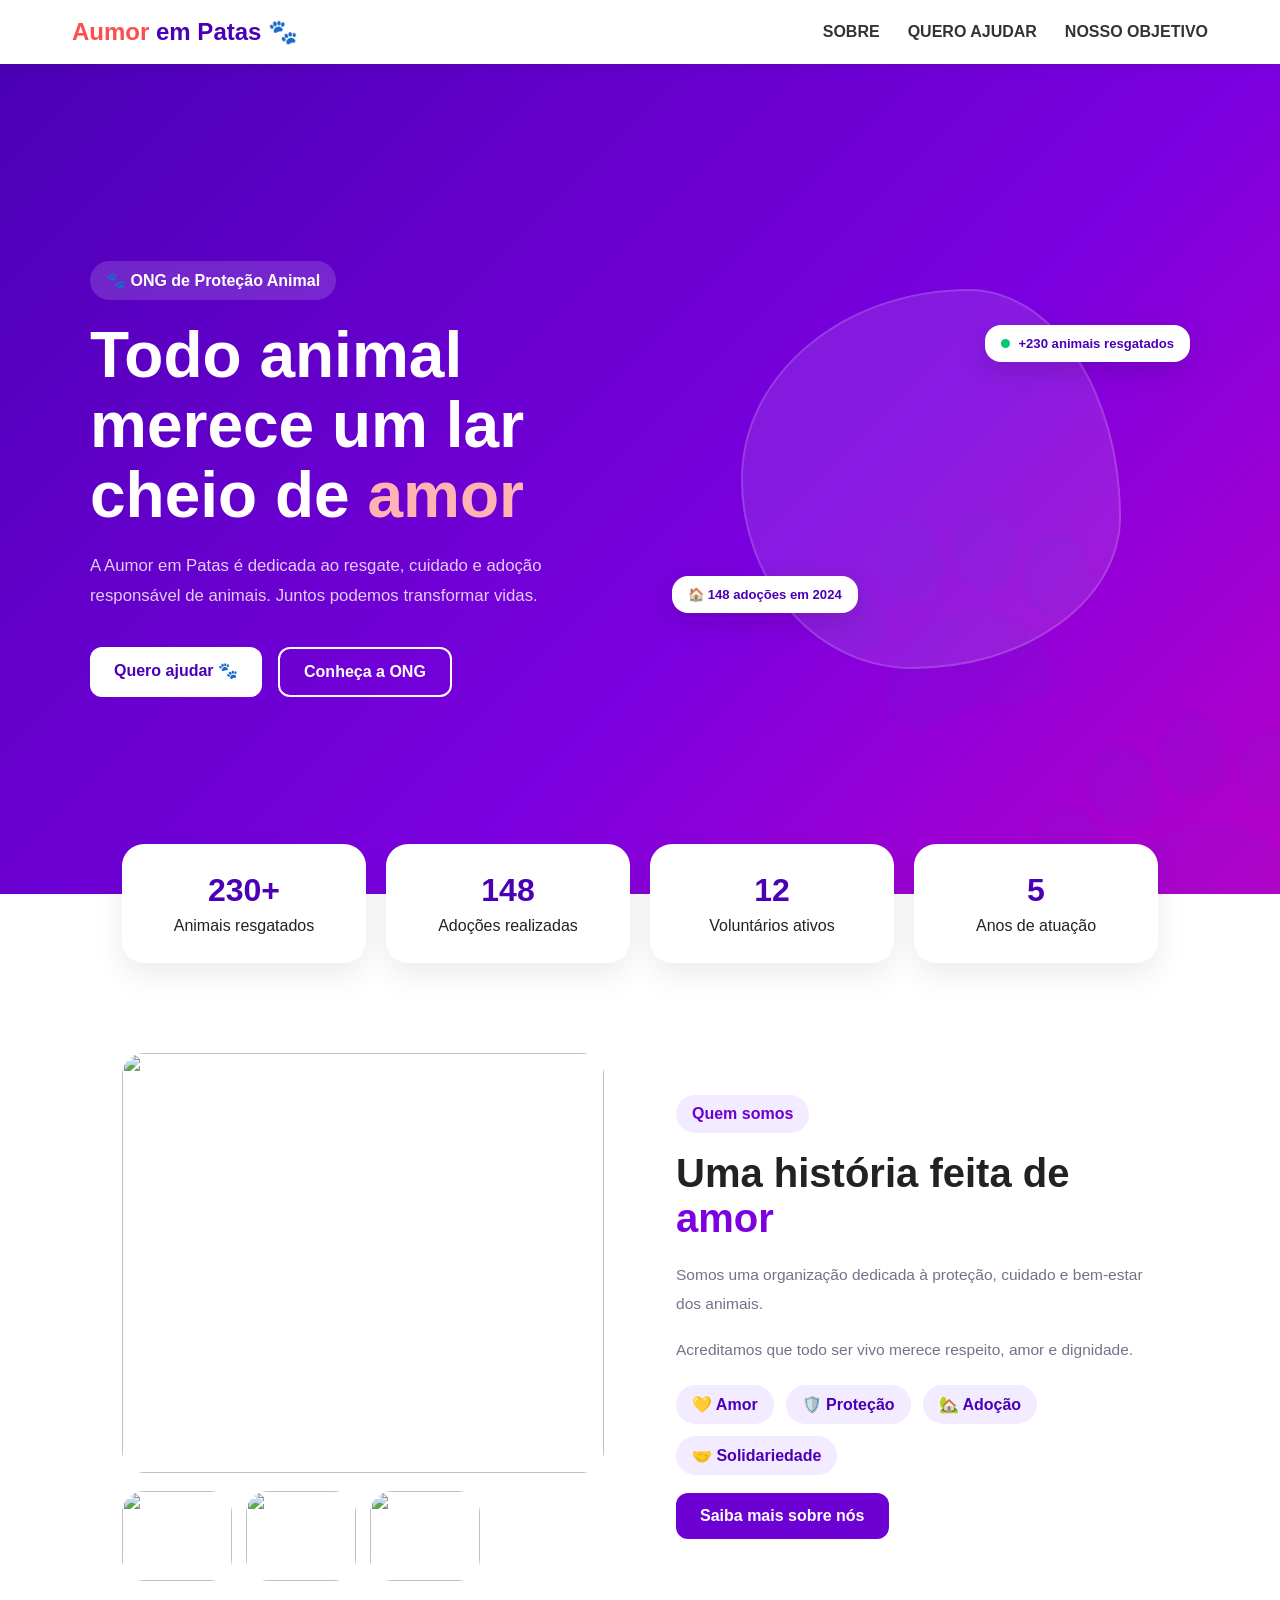
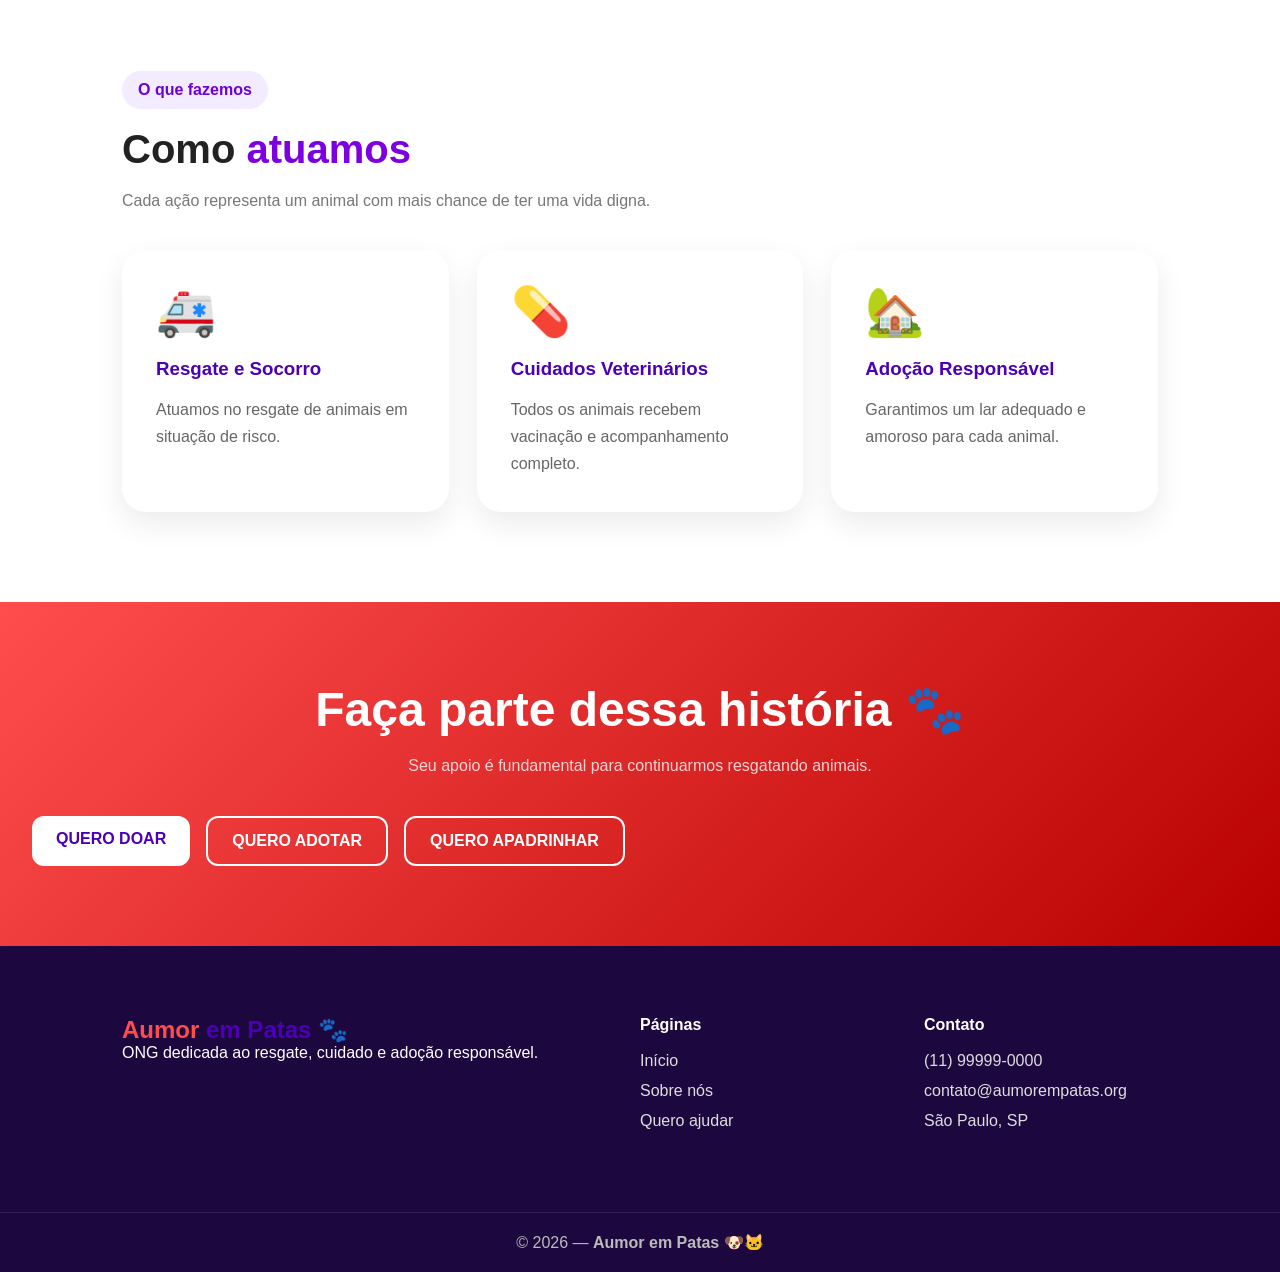
==== commit 21d81907: "Refactor HTML and CSS for improved layout and style" ====
--- a/index.html
+++ b/index.html
@@ -5,9 +5,68 @@
     <meta charset="UTF-8">
     <meta name="viewport" content="width=device-width, initial-scale=1.0">
     <title>Aumor em Patas — Início</title>
-    <link rel="stylesheet" href="style.css">
 
     <style>
+
+        *{
+            margin:0;
+            padding:0;
+            box-sizing:border-box;
+            text-decoration:none;
+            font-family:Arial, Helvetica, sans-serif;
+        }
+
+        body{
+            background:#fff;
+            color:#222;
+        }
+
+        /* =====================
+           MENU
+           ===================== */
+
+        header{
+            width:100%;
+            background:#fff;
+            box-shadow:0 2px 10px rgba(0,0,0,0.08);
+            position:sticky;
+            top:0;
+            z-index:1000;
+        }
+
+        nav{
+            max-width:1200px;
+            margin:auto;
+            padding:18px 32px;
+            display:flex;
+            align-items:center;
+            justify-content:space-between;
+        }
+
+        .logo{
+            font-size:1.5rem;
+            font-weight:800;
+            color:#4b00b5;
+        }
+
+        .logo span{
+            color:#ff4d4d;
+        }
+
+        .menu{
+            display:flex;
+            gap:28px;
+        }
+
+        .menu a{
+            color:#333;
+            font-weight:700;
+            transition:.3s;
+        }
+
+        .menu a:hover{
+            color:#7c00e0;
+        }
 
         /* =====================
            HERO HOME
@@ -44,7 +103,6 @@
         }
 
         .hero-txt h1 {
-            font-family: 'Playfair Display', serif;
             font-size: clamp(2.6rem, 5vw, 4.2rem);
             color: #fff;
             font-weight: 900;
@@ -65,9 +123,50 @@
             max-width: 460px;
         }
 
+        .hero-badge{
+            background:rgba(255,255,255,0.15);
+            color:#fff;
+            width:max-content;
+            padding:10px 16px;
+            border-radius:50px;
+            margin-bottom:20px;
+            font-weight:700;
+        }
+
+        .grupo-botoes{
+            display:flex;
+            gap:16px;
+            flex-wrap:wrap;
+        }
+
+        .btn{
+            padding:14px 24px;
+            border-radius:12px;
+            font-weight:700;
+            transition:.3s;
+        }
+
+        .btn-branco{
+            background:#fff;
+            color:#4b00b5;
+        }
+
+        .btn-branco:hover{
+            transform:translateY(-3px);
+        }
+
+        .btn-contorno-w{
+            border:2px solid #fff;
+            color:#fff;
+        }
+
+        .btn-contorno-w:hover{
+            background:#fff;
+            color:#4b00b5;
+        }
 
         /* =====================
-           BLOB ANIMADO
+           BLOB
            ===================== */
 
         .blob-wrap {
@@ -86,13 +185,23 @@
             display: flex;
             align-items: center;
             justify-content: center;
-            font-size: 8rem;
+            overflow:hidden;
             animation: blobPulse 7s ease-in-out infinite;
         }
 
+        .blob img{
+            width:100%;
+            height:100%;
+            object-fit:cover;
+        }
+
         @keyframes blobPulse {
-            0%,  100% { border-radius: 60% 40% 55% 45% / 50% 60% 40% 50%; }
-            50%        { border-radius: 40% 60% 45% 55% / 60% 40% 55% 45%; }
+            0%,100% {
+                border-radius: 60% 40% 55% 45% / 50% 60% 40% 50%;
+            }
+            50% {
+                border-radius: 40% 60% 45% 55% / 60% 40% 55% 45%;
+            }
         }
 
         .badge-flutuante {
@@ -110,8 +219,16 @@
             animation: flutuar 4s ease-in-out infinite;
         }
 
-        .badge-flutuante.b1 { top: 36px;    right: 0;                      }
-        .badge-flutuante.b2 { bottom: 56px; left: 0; animation-delay: 1.2s; }
+        .badge-flutuante.b1 {
+            top: 36px;
+            right: 0;
+        }
+
+        .badge-flutuante.b2 {
+            bottom: 56px;
+            left: 0;
+            animation-delay: 1.2s;
+        }
 
         .ponto {
             width: 9px;
@@ -121,13 +238,46 @@
         }
 
         @keyframes flutuar {
-            0%,  100% { transform: translateY(0);     }
-            50%        { transform: translateY(-10px); }
-        }
-
+            0%,100% {
+                transform: translateY(0);
+            }
+            50% {
+                transform: translateY(-10px);
+            }
+        }
 
         /* =====================
-           SEÇÃO SOBRE (resumo)
+           STATS
+           ===================== */
+
+        .stats-bar{
+            display:grid;
+            grid-template-columns:repeat(4,1fr);
+            gap:20px;
+            max-width:1100px;
+            margin:auto;
+            margin-top:-50px;
+            padding:0 32px;
+            position:relative;
+            z-index:10;
+        }
+
+        .stat{
+            background:#fff;
+            border-radius:22px;
+            padding:28px;
+            text-align:center;
+            box-shadow:0 12px 30px rgba(0,0,0,0.08);
+        }
+
+        .stat h3{
+            color:#4b00b5;
+            font-size:2rem;
+            margin-bottom:8px;
+        }
+
+        /* =====================
+           SOBRE
            ===================== */
 
         .home-sobre {
@@ -140,26 +290,51 @@
             align-items: center;
         }
 
-        .img-wrap {
-            position: relative;
-        }
-
-        .img-wrap img {
-            width: 100%;
-            height: 420px;
-            object-fit: cover;
-            border-radius: 28px;
-            display: block;
-            box-shadow: 0 24px 60px rgba(75, 0, 181, 0.18);
-        }
-
-        .img-wrap::after {
-            content: '';
-            position: absolute;
-            inset: 18px -18px -18px 18px;
-            border: 3px solid #e6d9ff;
-            border-radius: 28px;
-            z-index: -1;
+        .galeria img{
+            width:100%;
+            border-radius:22px;
+        }
+
+        .imagem-principal{
+            height:420px;
+            object-fit:cover;
+            margin-bottom:18px;
+        }
+
+        .miniaturas{
+            display:flex;
+            gap:14px;
+        }
+
+        .miniaturas img{
+            width:110px;
+            height:90px;
+            object-fit:cover;
+            cursor:pointer;
+            transition:.3s;
+        }
+
+        .miniaturas img:hover{
+            transform:scale(1.05);
+        }
+
+        .sec-badge{
+            background:#f3ebff;
+            color:#6d00d3;
+            width:max-content;
+            padding:10px 16px;
+            border-radius:40px;
+            font-weight:700;
+            margin-bottom:18px;
+        }
+
+        .sec-titulo{
+            font-size:2.5rem;
+            margin-bottom:20px;
+        }
+
+        .sec-titulo span{
+            color:#7c00e0;
         }
 
         .sobre-txt p {
@@ -169,20 +344,74 @@
             font-size: 0.97rem;
         }
 
+        .chips{
+            display:flex;
+            flex-wrap:wrap;
+            gap:12px;
+            margin-top:20px;
+        }
+
+        .chip{
+            background:#f3ebff;
+            color:#4b00b5;
+            padding:10px 16px;
+            border-radius:30px;
+            font-weight:700;
+        }
+
+        .btn-roxo{
+            background:#6d00d3;
+            color:#fff;
+            display:inline-block;
+        }
 
         /* =====================
-           SEÇÃO CARDS
+           CARDS
            ===================== */
 
-        .cards-home {
-            max-width: 1100px;
-            margin: auto;
-            padding: 0 32px 90px;
-        }
-
+        .cards-home{
+            max-width:1100px;
+            margin:auto;
+            padding:0 32px 90px;
+        }
+
+        .sec-sub{
+            color:#777;
+            margin-top:10px;
+            margin-bottom:40px;
+        }
+
+        .cards-grid{
+            display:grid;
+            grid-template-columns:repeat(3,1fr);
+            gap:28px;
+        }
+
+        .card{
+            background:#fff;
+            border-radius:24px;
+            padding:34px;
+            box-shadow:0 12px 30px rgba(0,0,0,0.08);
+            transition:.3s;
+        }
+
+        .card-icone{
+            font-size:3rem;
+            margin-bottom:18px;
+        }
+
+        .card h3{
+            margin-bottom:16px;
+            color:#4b00b5;
+        }
+
+        .card p{
+            color:#666;
+            line-height:1.7;
+        }
 
         /* =====================
-           BANNER CTA
+           CTA
            ===================== */
 
         .cta-banner {
@@ -193,18 +422,7 @@
             overflow: hidden;
         }
 
-        .cta-banner::before {
-            content: '❤️';
-            position: absolute;
-            font-size: 18rem;
-            opacity: 0.05;
-            left: -40px;
-            bottom: -40px;
-            pointer-events: none;
-        }
-
         .cta-banner h2 {
-            font-family: 'Playfair Display', serif;
             font-size: clamp(2rem, 4vw, 3rem);
             color: #fff;
             margin-bottom: 14px;
@@ -217,379 +435,399 @@
             line-height: 1.75;
         }
 
+        /* =====================
+           FOOTER
+           ===================== */
+
+        footer{
+            background:#1d073f;
+            color:#fff;
+        }
+
+        .footer-inner{
+            max-width:1100px;
+            margin:auto;
+            padding:70px 32px;
+            display:grid;
+            grid-template-columns:2fr 1fr 1fr;
+            gap:50px;
+        }
+
+        .footer-col h5{
+            margin-bottom:18px;
+            font-size:1rem;
+        }
+
+        .footer-col ul{
+            list-style:none;
+        }
+
+        .footer-col li{
+            margin-bottom:12px;
+        }
+
+        .footer-col a{
+            color:#ddd;
+        }
+
+        .footer-fundo{
+            text-align:center;
+            padding:20px;
+            border-top:1px solid rgba(255,255,255,0.1);
+            color:#bbb;
+        }
 
         /* =====================
            RESPONSIVO
            ===================== */
 
-        @media (max-width: 900px) {
-
-            .hero-inner {
-                grid-template-columns: 1fr;
+        @media(max-width:900px){
+
+            .hero-inner,
+            .home-sobre,
+            .cards-grid,
+            .footer-inner,
+            .stats-bar{
+                grid-template-columns:1fr;
             }
 
-            .blob-wrap {
-                order: -1;
+            .blob{
+                width:260px;
+                height:260px;
             }
 
-            .blob {
-                width: 260px;
-                height: 260px;
-                font-size: 6rem;
+            .menu{
+                display:none;
             }
 
-            .badge-flutuante {
-                display: none;
-            }
-
-            .home-sobre {
-                grid-template-columns: 1fr;
-                padding: 56px 24px;
-            }
-
-            .img-wrap img {
-                height: 280px;
-            }
-
-            .cards-home {
-                padding: 0 24px 64px;
-            }
-
         }
 
     </style>
 
 </head>
+
 <body>
-
-
-<!-- =====================
-     MENU
-     ===================== -->
 
 <header>
     <nav>
         <a class="logo" href="index.html"><span>Aumor</span> em Patas 🐾</a>
+
         <div class="menu">
-            <a href="Sobre.html">SOBRE</a>
-            <a href="ajudar.html">QUERO AJUDAR</a>
-            <a href="objetivo.html">NOSSO OBJETIVO</a>
+            <a href="#">SOBRE</a>
+            <a href="#">QUERO AJUDAR</a>
+            <a href="#">NOSSO OBJETIVO</a>
         </div>
     </nav>
 </header>
 
-
-<!-- =====================
-     HERO
-     ===================== -->
-
 <section class="hero-home">
+
     <div class="hero-inner">
 
         <div class="hero-txt">
+
             <div class="hero-badge">🐾 ONG de Proteção Animal</div>
-            <h1>Todo animal merece um lar cheio de <em>amor</em></h1>
-            <p>A Aumor em Patas é dedicada ao resgate, cuidado e adoção responsável de animais. Juntos podemos transformar vidas.</p>
-            <div class="grupo-botoes" style="justify-content: flex-start;">
-                <a href="ajudar.html" class="btn btn-branco">Quero ajudar 🐾</a>
-                <a href="Sobre.html"  class="btn btn-contorno-w">Conheça a ONG</a>
+
+            <h1>
+                Todo animal merece um lar cheio de <em>amor</em>
+            </h1>
+
+            <p>
+                A Aumor em Patas é dedicada ao resgate, cuidado e adoção responsável de animais.
+                Juntos podemos transformar vidas.
+            </p>
+
+            <div class="grupo-botoes">
+                <a href="#" class="btn btn-branco">Quero ajudar 🐾</a>
+                <a href="#" class="btn btn-contorno-w">Conheça a ONG</a>
             </div>
-        </div>
-
+
+        </div>
+
+        <!-- FOTO SUBSTITUÍDA -->
         <div class="blob-wrap">
-            <div class="blob">🐾</div>
-            <div class="badge-flutuante b1"><div class="ponto"></div> +230 animais resgatados</div>
-            <div class="badge-flutuante b2">🏠 148 adoções em 2024</div>
-        </div>
-
-    </div>
+
+            <div class="blob">
+                <img src="cachorro-gato.png" alt="Cachorro e gato">
+            </div>
+
+            <div class="badge-flutuante b1">
+                <div class="ponto"></div>
+                +230 animais resgatados
+            </div>
+
+            <div class="badge-flutuante b2">
+                🏠 148 adoções em 2024
+            </div>
+
+        </div>
+
+    </div>
+
 </section>
 
-
-<!-- =====================
-     ESTATÍSTICAS
-     ===================== -->
-
 <div class="stats-bar">
-    <div class="stat"><h3>230+</h3><p>Animais resgatados</p></div>
-    <div class="stat"><h3>148</h3><p>Adoções realizadas</p></div>
-    <div class="stat"><h3>12</h3><p>Voluntários ativos</p></div>
-    <div class="stat"><h3>5</h3><p>Anos de atuação</p></div>
+
+    <div class="stat">
+        <h3>230+</h3>
+        <p>Animais resgatados</p>
+    </div>
+
+    <div class="stat">
+        <h3>148</h3>
+        <p>Adoções realizadas</p>
+    </div>
+
+    <div class="stat">
+        <h3>12</h3>
+        <p>Voluntários ativos</p>
+    </div>
+
+    <div class="stat">
+        <h3>5</h3>
+        <p>Anos de atuação</p>
+    </div>
+
 </div>
 
-
-<!-- =====================
-     SOBRE (resumo)
-     ===================== -->
-
 <section class="home-sobre">
 
-   <div class="galeria fade">
-
-    <img
-        id="imagemPrincipal"
-        class="imagem-principal"
-        src="https://images.unsplash.com/photo-1517849845537-4d257902454a?q=80&w=900&auto=format&fit=crop"
-    />
-
-    <div class="miniaturas">
-
+    <div class="galeria fade">
+
+        <!-- FOTO PRINCIPAL ALTERADA -->
         <img
-            src="https://images.unsplash.com/photo-1517849845537-4d257902454a?q=80&w=900&auto=format&fit=crop"
-            onclick="trocarImagem(this)"
-        />
-
-        <img
-            src="https://gatices.blogfolha.uol.com.br/files/2020/07/aug.jpg"
-            onclick="trocarImagem(this)"
-        />
-
-        <img
-            src="https://images.unsplash.com/photo-1548199973-03cce0bbc87b?q=80&w=900&auto=format&fit=crop"
-            onclick="trocarImagem(this)"
-        />
-
-    </div>
-
-</div>
+            id="imagemPrincipal"
+            class="imagem-principal"
+            src="cachorro-gato.png"
+        >
+
+        <div class="miniaturas">
+
+            <img
+                src="cachorro-gato.png"
+                onclick="trocarImagem(this)"
+            >
+
+            <img
+                src="https://gatices.blogfolha.uol.com.br/files/2020/07/aug.jpg"
+                onclick="trocarImagem(this)"
+            >
+
+            <img
+                src="https://images.unsplash.com/photo-1548199973-03cce0bbc87b?q=80&w=900&auto=format&fit=crop"
+                onclick="trocarImagem(this)"
+            >
+
+        </div>
+
+    </div>
+
+    <div>
+
         <div class="sec-badge">Quem somos</div>
-        <h2 class="sec-titulo">Uma história feita de <span>amor</span></h2>
+
+        <h2 class="sec-titulo">
+            Uma história feita de <span>amor</span>
+        </h2>
+
         <div class="sobre-txt">
-            <p>Somos uma organização dedicada à proteção, cuidado e bem-estar dos animais. Nosso propósito é dar voz àqueles que não podem se defender.</p>
-            <p>Acreditamos que todo ser vivo merece respeito, amor e dignidade. Por isso trabalhamos diariamente para promover adoção responsável e combater qualquer forma de violência contra os animais.</p>
-        </div>
+
+            <p>
+                Somos uma organização dedicada à proteção, cuidado e bem-estar
+                dos animais.
+            </p>
+
+            <p>
+                Acreditamos que todo ser vivo merece respeito, amor e dignidade.
+            </p>
+
+        </div>
+
         <div class="chips">
             <span class="chip">💛 Amor</span>
             <span class="chip">🛡️ Proteção</span>
             <span class="chip">🏡 Adoção</span>
             <span class="chip">🤝 Solidariedade</span>
         </div>
+
         <br>
-        <a href="Sobre.html" class="btn btn-roxo" style="margin-top: 8px;">Saiba mais sobre nós</a>
+
+        <a href="#" class="btn btn-roxo">
+            Saiba mais sobre nós
+        </a>
+
     </div>
 
 </section>
 
-
-<!-- =====================
-     CARDS
-     ===================== -->
-
-     
-    <script>
-        function trocarImagem(imagem){
-
-    const principal =
-        document.getElementById('imagemPrincipal');
-
-    principal.src = imagem.src;
-
-}
-
-    const observer = new IntersectionObserver((entries) => {
-        entries.forEach(entry => {
-            if (entry.isIntersecting) {
-                entry.target.classList.add('show');
-            }
-        });
-    }, { threshold: 0.12 });
-
-    document.querySelectorAll('.fade').forEach(el => observer.observe(el));
-
-
-
-    /* =====================
-       EFEITO 3D NOS CARDS
-       ===================== */
-
-    const cards = document.querySelectorAll('.card');
-
-    cards.forEach(card => {
-
-        card.addEventListener('mousemove', (e) => {
-
-            const rect = card.getBoundingClientRect();
-
-            const x = e.clientX - rect.left;
-            const y = e.clientY - rect.top;
-
-            const centerX = rect.width / 2;
-            const centerY = rect.height / 2;
-
-            const rotateY = ((x - centerX) / centerX) * 12;
-            const rotateX = ((centerY - y) / centerY) * 12;
-
-            card.style.transform =
-                `perspective(1000px)
-                 rotateX(${rotateX}deg)
-                 rotateY(${rotateY}deg)
-                 scale(1.04)`;
-
-        });
-
-        card.addEventListener('mouseleave', () => {
-
-            card.style.transform =
-                'perspective(1000px) rotateX(0) rotateY(0) scale(1)';
-
-        });
-
-    });
-
-</script>
 <div class="cards-home">
 
     <div class="sec-badge">O que fazemos</div>
-    <h2 class="sec-titulo">Como <span>atuamos</span></h2>
-    <p class="sec-sub">Cada ação representa um animal com mais chance de ter uma vida digna e feliz.</p>
+
+    <h2 class="sec-titulo">
+        Como <span>atuamos</span>
+    </h2>
+
+    <p class="sec-sub">
+        Cada ação representa um animal com mais chance de ter uma vida digna.
+    </p>
 
     <div class="cards-grid">
 
         <div class="card fade">
+
             <div class="card-icone">🚑</div>
+
             <h3>Resgate e Socorro</h3>
-            <p>Atuamos no resgate de animais em situação de risco, maus-tratos ou abandono, prestando socorro imediato.</p>
+
+            <p>
+                Atuamos no resgate de animais em situação de risco.
+            </p>
+
         </div>
 
         <div class="card fade">
+
             <div class="card-icone">💊</div>
+
             <h3>Cuidados Veterinários</h3>
-            <p>Todos os animais recebem vacinação, castração e acompanhamento veterinário completo até a adoção.</p>
+
+            <p>
+                Todos os animais recebem vacinação e acompanhamento completo.
+            </p>
+
         </div>
 
         <div class="card fade">
+
             <div class="card-icone">🏡</div>
+
             <h3>Adoção Responsável</h3>
-            <p>Fazemos o processo com análise cuidadosa para garantir um lar adequado e amoroso para cada animal.</p>
+
+            <p>
+                Garantimos um lar adequado e amoroso para cada animal.
+            </p>
+
         </div>
 
     </div>
 
 </div>
 
-
-<!-- =====================
-     BANNER CTA
-     ===================== -->
-
 <section class="cta-banner">
+
     <h2>Faça parte dessa história 🐾</h2>
-    <p>Seu apoio é fundamental para continuarmos resgatando e cuidando de animais que precisam de ajuda.</p>
+
+    <p>
+        Seu apoio é fundamental para continuarmos resgatando animais.
+    </p>
+
     <div class="grupo-botoes">
-        <a href="ajudar.html" class="btn btn-branco">QUERO DOAR</a>
-        <a href="ajudar.html" class="btn btn-contorno-w">QUERO ADOTAR</a>
-        <a href="ajudar.html" class="btn btn-contorno-w">QUERO APADRINHAR</a>
-    </div>
+
+        <a href="#" class="btn btn-branco">QUERO DOAR</a>
+
+        <a href="#" class="btn btn-contorno-w">QUERO ADOTAR</a>
+
+        <a href="#" class="btn btn-contorno-w">QUERO APADRINHAR</a>
+
+    </div>
+
 </section>
 
-
-<!-- =====================
-     RODAPÉ
-     ===================== -->
-
 <footer>
+
     <div class="footer-inner">
 
         <div class="footer-marca">
-            <a class="logo" href="index.html"><span>Aumor</span> em Patas 🐾</a>
-            <p>ONG dedicada ao resgate, cuidado e adoção responsável de animais desde 2019. Cada vida importa.</p>
+
+            <a class="logo" href="#">
+                <span>Aumor</span> em Patas 🐾
+            </a>
+
+            <p>
+                ONG dedicada ao resgate, cuidado e adoção responsável.
+            </p>
+
         </div>
 
         <div class="footer-col">
+
             <h5>Páginas</h5>
+
             <ul>
-                <li><a href="index.html">Início</a></li>
-                <li><a href="Sobre.html">Sobre nós</a></li>
-                <li><a href="ajudar.html">Quero ajudar</a></li>
-                <li><a href="objetivo.html">Nosso objetivo</a></li>
+                <li><a href="#">Início</a></li>
+                <li><a href="#">Sobre nós</a></li>
+                <li><a href="#">Quero ajudar</a></li>
             </ul>
+
         </div>
 
         <div class="footer-col">
+
             <h5>Contato</h5>
+
             <ul>
                 <li><a href="#">(11) 99999-0000</a></li>
                 <li><a href="#">contato@aumorempatas.org</a></li>
                 <li><a href="#">São Paulo, SP</a></li>
             </ul>
-        </div>
-
-    </div>
-    <div class="footer-fundo">© 2026 — <strong>Aumor em Patas</strong> 🐶🐱 — Feito com amor pelos animais.</div>
+
+        </div>
+
+    </div>
+
+    <div class="footer-fundo">
+        © 2026 — <strong>Aumor em Patas</strong> 🐶🐱
+    </div>
+
 </footer>
 
-
-<!-- =====================
-     JAVASCRIPT
-     ===================== -->
-
 <script>
 
-    const observer = new IntersectionObserver((entries) => {
-        entries.forEach(entry => {
-            if (entry.isIntersecting) {
-                entry.target.classList.add('show');
-            }
-        });
-    }, { threshold: 0.12 });
-
-    document.querySelectorAll('.fade').forEach(el => observer.observe(el));
+function trocarImagem(imagem){
+
+    const principal =
+        document.getElementById('imagemPrincipal');
+
+    principal.src = imagem.src;
+
+}
+
+const cards = document.querySelectorAll('.card');
+
+cards.forEach(card => {
+
+    card.addEventListener('mousemove', (e) => {
+
+        const rect = card.getBoundingClientRect();
+
+        const x = e.clientX - rect.left;
+        const y = e.clientY - rect.top;
+
+        const centerX = rect.width / 2;
+        const centerY = rect.height / 2;
+
+        const rotateY = ((x - centerX) / centerX) * 12;
+        const rotateX = ((centerY - y) / centerY) * 12;
+
+        card.style.transform =
+            `perspective(1000px)
+             rotateX(${rotateX}deg)
+             rotateY(${rotateY}deg)
+             scale(1.04)`;
+
+    });
+
+    card.addEventListener('mouseleave', () => {
+
+        card.style.transform =
+            'perspective(1000px) rotateX(0) rotateY(0) scale(1)';
+
+    });
+
+});
 
 </script>
 
-
 </body>
-<script>
-
-    const observer = new IntersectionObserver((entries) => {
-        entries.forEach(entry => {
-            if (entry.isIntersecting) {
-                entry.target.classList.add('show');
-            }
-        });
-    }, { threshold: 0.12 });
-
-    document.querySelectorAll('.fade').forEach(el => observer.observe(el));
-
-
-
-    /* =====================
-       EFEITO 3D NOS CARDS
-       ===================== */
-
-    const cards = document.querySelectorAll('.card');
-
-    cards.forEach(card => {
-
-        card.addEventListener('mousemove', (e) => {
-
-            const rect = card.getBoundingClientRect();
-
-            const x = e.clientX - rect.left;
-            const y = e.clientY - rect.top;
-
-            const centerX = rect.width / 2;
-            const centerY = rect.height / 2;
-
-            const rotateY = ((x - centerX) / centerX) * 12;
-            const rotateX = ((centerY - y) / centerY) * 12;
-
-            card.style.transform =
-                `perspective(1000px)
-                 rotateX(${rotateX}deg)
-                 rotateY(${rotateY}deg)
-                 scale(1.04)`;
-
-        });
-
-        card.addEventListener('mouseleave', () => {
-
-            card.style.transform =
-                'perspective(1000px) rotateX(0) rotateY(0) scale(1)';
-
-        });
-
-    });
-
-</script>
-</html>+</html>
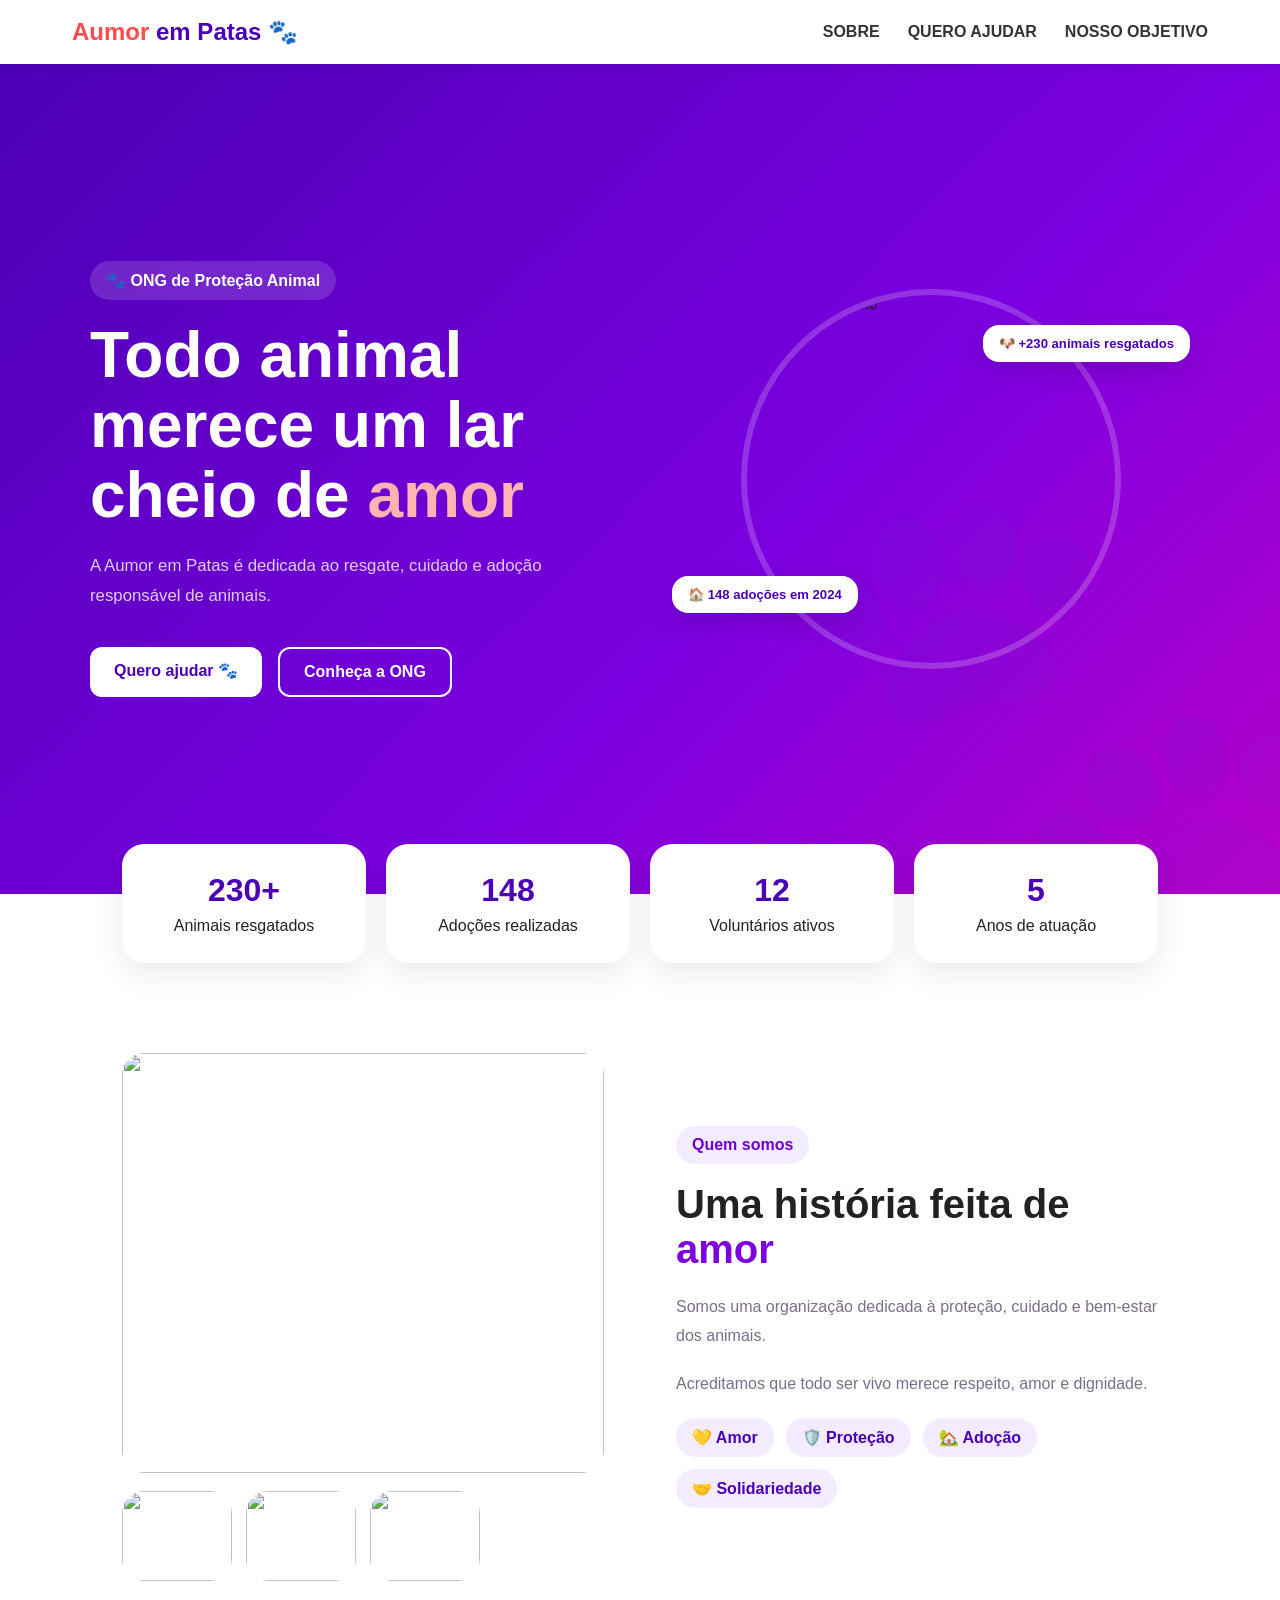
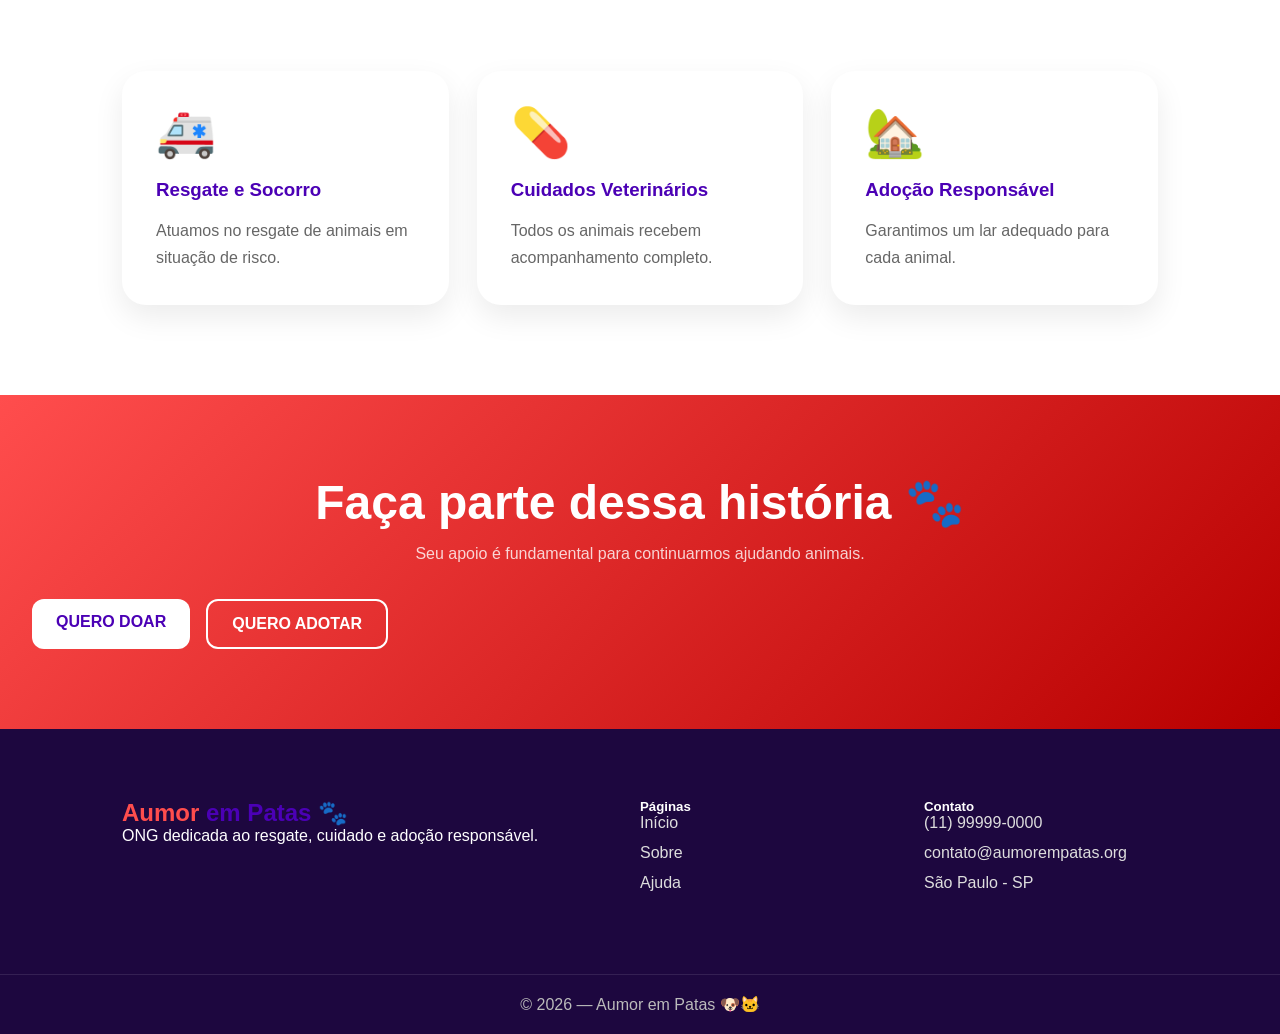
==== commit dafaf38b: "Refactor CSS comments and update image sources" ====
--- a/index.html
+++ b/index.html
@@ -21,9 +21,7 @@
             color:#222;
         }
 
-        /* =====================
-           MENU
-           ===================== */
+        /* MENU */
 
         header{
             width:100%;
@@ -68,9 +66,7 @@
             color:#7c00e0;
         }
 
-        /* =====================
-           HERO HOME
-           ===================== */
+        /* HERO */
 
         .hero-home {
             min-height: calc(100vh - 70px);
@@ -89,7 +85,6 @@
             opacity: 0.04;
             right: -60px;
             bottom: -80px;
-            pointer-events: none;
         }
 
         .hero-inner {
@@ -165,9 +160,7 @@
             color:#4b00b5;
         }
 
-        /* =====================
-           BLOB
-           ===================== */
+        /* FOTO */
 
         .blob-wrap {
             display: flex;
@@ -179,14 +172,10 @@
         .blob {
             width: 380px;
             height: 380px;
-            background: rgba(255, 255, 255, 0.1);
-            border: 2px solid rgba(255, 255, 255, 0.15);
-            border-radius: 60% 40% 55% 45% / 50% 60% 40% 50%;
-            display: flex;
-            align-items: center;
-            justify-content: center;
+            border-radius: 50%;
             overflow:hidden;
-            animation: blobPulse 7s ease-in-out infinite;
+            border:6px solid rgba(255,255,255,0.2);
+            animation: pulse 5s infinite;
         }
 
         .blob img{
@@ -195,13 +184,10 @@
             object-fit:cover;
         }
 
-        @keyframes blobPulse {
-            0%,100% {
-                border-radius: 60% 40% 55% 45% / 50% 60% 40% 50%;
-            }
-            50% {
-                border-radius: 40% 60% 45% 55% / 60% 40% 55% 45%;
-            }
+        @keyframes pulse{
+            0%{transform:scale(1);}
+            50%{transform:scale(1.03);}
+            100%{transform:scale(1);}
         }
 
         .badge-flutuante {
@@ -213,10 +199,6 @@
             font-size: 0.82rem;
             font-weight: 700;
             color: #4b00b5;
-            display: flex;
-            align-items: center;
-            gap: 8px;
-            animation: flutuar 4s ease-in-out infinite;
         }
 
         .badge-flutuante.b1 {
@@ -227,7 +209,6 @@
         .badge-flutuante.b2 {
             bottom: 56px;
             left: 0;
-            animation-delay: 1.2s;
         }
 
         .ponto {
@@ -237,18 +218,7 @@
             background: #00c875;
         }
 
-        @keyframes flutuar {
-            0%,100% {
-                transform: translateY(0);
-            }
-            50% {
-                transform: translateY(-10px);
-            }
-        }
-
-        /* =====================
-           STATS
-           ===================== */
+        /* STATS */
 
         .stats-bar{
             display:grid;
@@ -276,9 +246,7 @@
             margin-bottom:8px;
         }
 
-        /* =====================
-           SOBRE
-           ===================== */
+        /* SOBRE */
 
         .home-sobre {
             max-width: 1100px;
@@ -311,11 +279,6 @@
             height:90px;
             object-fit:cover;
             cursor:pointer;
-            transition:.3s;
-        }
-
-        .miniaturas img:hover{
-            transform:scale(1.05);
         }
 
         .sec-badge{
@@ -341,7 +304,6 @@
             color: #7a6e8a;
             line-height: 1.85;
             margin-bottom: 18px;
-            font-size: 0.97rem;
         }
 
         .chips{
@@ -365,20 +327,12 @@
             display:inline-block;
         }
 
-        /* =====================
-           CARDS
-           ===================== */
+        /* CARDS */
 
         .cards-home{
             max-width:1100px;
             margin:auto;
             padding:0 32px 90px;
-        }
-
-        .sec-sub{
-            color:#777;
-            margin-top:10px;
-            margin-bottom:40px;
         }
 
         .cards-grid{
@@ -392,7 +346,6 @@
             border-radius:24px;
             padding:34px;
             box-shadow:0 12px 30px rgba(0,0,0,0.08);
-            transition:.3s;
         }
 
         .card-icone{
@@ -410,20 +363,16 @@
             line-height:1.7;
         }
 
-        /* =====================
-           CTA
-           ===================== */
+        /* CTA */
 
         .cta-banner {
             background: linear-gradient(135deg, #ff4d4d 0%, #b80000 100%);
             padding: 80px 32px;
             text-align: center;
-            position: relative;
-            overflow: hidden;
         }
 
         .cta-banner h2 {
-            font-size: clamp(2rem, 4vw, 3rem);
+            font-size: 3rem;
             color: #fff;
             margin-bottom: 14px;
         }
@@ -432,12 +381,9 @@
             color: rgba(255, 255, 255, 0.8);
             max-width: 520px;
             margin: 0 auto 36px;
-            line-height: 1.75;
-        }
-
-        /* =====================
-           FOOTER
-           ===================== */
+        }
+
+        /* FOOTER */
 
         footer{
             background:#1d073f;
@@ -453,11 +399,6 @@
             gap:50px;
         }
 
-        .footer-col h5{
-            margin-bottom:18px;
-            font-size:1rem;
-        }
-
         .footer-col ul{
             list-style:none;
         }
@@ -477,9 +418,7 @@
             color:#bbb;
         }
 
-        /* =====================
-           RESPONSIVO
-           ===================== */
+        /* RESPONSIVO */
 
         @media(max-width:900px){
 
@@ -509,15 +448,21 @@
 <body>
 
 <header>
+
     <nav>
-        <a class="logo" href="index.html"><span>Aumor</span> em Patas 🐾</a>
+
+        <a class="logo" href="#">
+            <span>Aumor</span> em Patas 🐾
+        </a>
 
         <div class="menu">
             <a href="#">SOBRE</a>
             <a href="#">QUERO AJUDAR</a>
             <a href="#">NOSSO OBJETIVO</a>
         </div>
+
     </nav>
+
 </header>
 
 <section class="hero-home">
@@ -526,34 +471,45 @@
 
         <div class="hero-txt">
 
-            <div class="hero-badge">🐾 ONG de Proteção Animal</div>
+            <div class="hero-badge">
+                🐾 ONG de Proteção Animal
+            </div>
 
             <h1>
                 Todo animal merece um lar cheio de <em>amor</em>
             </h1>
 
             <p>
-                A Aumor em Patas é dedicada ao resgate, cuidado e adoção responsável de animais.
-                Juntos podemos transformar vidas.
+                A Aumor em Patas é dedicada ao resgate,
+                cuidado e adoção responsável de animais.
             </p>
 
             <div class="grupo-botoes">
-                <a href="#" class="btn btn-branco">Quero ajudar 🐾</a>
-                <a href="#" class="btn btn-contorno-w">Conheça a ONG</a>
+
+                <a href="#" class="btn btn-branco">
+                    Quero ajudar 🐾
+                </a>
+
+                <a href="#" class="btn btn-contorno-w">
+                    Conheça a ONG
+                </a>
+
             </div>
 
         </div>
 
-        <!-- FOTO SUBSTITUÍDA -->
         <div class="blob-wrap">
 
             <div class="blob">
-                <img src="cachorro-gato.png" alt="Cachorro e gato">
+
+                <img
+                src="https://images.metroimg.com/2021/09/20094504/caes_e_gatos_widexl.jpg"
+                alt="Cachorro e gato">
+
             </div>
 
             <div class="badge-flutuante b1">
-                <div class="ponto"></div>
-                +230 animais resgatados
+                🐶 +230 animais resgatados
             </div>
 
             <div class="badge-flutuante b2">
@@ -592,31 +548,26 @@
 
 <section class="home-sobre">
 
-    <div class="galeria fade">
-
-        <!-- FOTO PRINCIPAL ALTERADA -->
+    <div class="galeria">
+
         <img
-            id="imagemPrincipal"
-            class="imagem-principal"
-            src="cachorro-gato.png"
-        >
+        id="imagemPrincipal"
+        class="imagem-principal"
+        src="https://images.metroimg.com/2021/09/20094504/caes_e_gatos_widexl.jpg">
 
         <div class="miniaturas">
 
             <img
-                src="cachorro-gato.png"
-                onclick="trocarImagem(this)"
-            >
+            src="https://images.metroimg.com/2021/09/20094504/caes_e_gatos_widexl.jpg"
+            onclick="trocarImagem(this)">
 
             <img
-                src="https://gatices.blogfolha.uol.com.br/files/2020/07/aug.jpg"
-                onclick="trocarImagem(this)"
-            >
+            src="https://gatices.blogfolha.uol.com.br/files/2020/07/aug.jpg"
+            onclick="trocarImagem(this)">
 
             <img
-                src="https://images.unsplash.com/photo-1548199973-03cce0bbc87b?q=80&w=900&auto=format&fit=crop"
-                onclick="trocarImagem(this)"
-            >
+            src="https://images.unsplash.com/photo-1548199973-03cce0bbc87b?q=80&w=900&auto=format&fit=crop"
+            onclick="trocarImagem(this)">
 
         </div>
 
@@ -633,12 +584,13 @@
         <div class="sobre-txt">
 
             <p>
-                Somos uma organização dedicada à proteção, cuidado e bem-estar
-                dos animais.
+                Somos uma organização dedicada à proteção,
+                cuidado e bem-estar dos animais.
             </p>
 
             <p>
-                Acreditamos que todo ser vivo merece respeito, amor e dignidade.
+                Acreditamos que todo ser vivo merece respeito,
+                amor e dignidade.
             </p>
 
         </div>
@@ -650,31 +602,15 @@
             <span class="chip">🤝 Solidariedade</span>
         </div>
 
-        <br>
-
-        <a href="#" class="btn btn-roxo">
-            Saiba mais sobre nós
-        </a>
-
     </div>
 
 </section>
 
-<div class="cards-home">
-
-    <div class="sec-badge">O que fazemos</div>
-
-    <h2 class="sec-titulo">
-        Como <span>atuamos</span>
-    </h2>
-
-    <p class="sec-sub">
-        Cada ação representa um animal com mais chance de ter uma vida digna.
-    </p>
+<section class="cards-home">
 
     <div class="cards-grid">
 
-        <div class="card fade">
+        <div class="card">
 
             <div class="card-icone">🚑</div>
 
@@ -686,49 +622,51 @@
 
         </div>
 
-        <div class="card fade">
+        <div class="card">
 
             <div class="card-icone">💊</div>
 
             <h3>Cuidados Veterinários</h3>
 
             <p>
-                Todos os animais recebem vacinação e acompanhamento completo.
+                Todos os animais recebem acompanhamento completo.
             </p>
 
         </div>
 
-        <div class="card fade">
+        <div class="card">
 
             <div class="card-icone">🏡</div>
 
             <h3>Adoção Responsável</h3>
 
             <p>
-                Garantimos um lar adequado e amoroso para cada animal.
+                Garantimos um lar adequado para cada animal.
             </p>
 
         </div>
 
     </div>
 
-</div>
+</section>
 
 <section class="cta-banner">
 
     <h2>Faça parte dessa história 🐾</h2>
 
     <p>
-        Seu apoio é fundamental para continuarmos resgatando animais.
+        Seu apoio é fundamental para continuarmos ajudando animais.
     </p>
 
     <div class="grupo-botoes">
 
-        <a href="#" class="btn btn-branco">QUERO DOAR</a>
-
-        <a href="#" class="btn btn-contorno-w">QUERO ADOTAR</a>
-
-        <a href="#" class="btn btn-contorno-w">QUERO APADRINHAR</a>
+        <a href="#" class="btn btn-branco">
+            QUERO DOAR
+        </a>
+
+        <a href="#" class="btn btn-contorno-w">
+            QUERO ADOTAR
+        </a>
 
     </div>
 
@@ -738,7 +676,7 @@
 
     <div class="footer-inner">
 
-        <div class="footer-marca">
+        <div>
 
             <a class="logo" href="#">
                 <span>Aumor</span> em Patas 🐾
@@ -756,8 +694,8 @@
 
             <ul>
                 <li><a href="#">Início</a></li>
-                <li><a href="#">Sobre nós</a></li>
-                <li><a href="#">Quero ajudar</a></li>
+                <li><a href="#">Sobre</a></li>
+                <li><a href="#">Ajuda</a></li>
             </ul>
 
         </div>
@@ -769,7 +707,7 @@
             <ul>
                 <li><a href="#">(11) 99999-0000</a></li>
                 <li><a href="#">contato@aumorempatas.org</a></li>
-                <li><a href="#">São Paulo, SP</a></li>
+                <li><a href="#">São Paulo - SP</a></li>
             </ul>
 
         </div>
@@ -777,7 +715,7 @@
     </div>
 
     <div class="footer-fundo">
-        © 2026 — <strong>Aumor em Patas</strong> 🐶🐱
+        © 2026 — Aumor em Patas 🐶🐱
     </div>
 
 </footer>
@@ -787,45 +725,11 @@
 function trocarImagem(imagem){
 
     const principal =
-        document.getElementById('imagemPrincipal');
+    document.getElementById('imagemPrincipal');
 
     principal.src = imagem.src;
 
 }
-
-const cards = document.querySelectorAll('.card');
-
-cards.forEach(card => {
-
-    card.addEventListener('mousemove', (e) => {
-
-        const rect = card.getBoundingClientRect();
-
-        const x = e.clientX - rect.left;
-        const y = e.clientY - rect.top;
-
-        const centerX = rect.width / 2;
-        const centerY = rect.height / 2;
-
-        const rotateY = ((x - centerX) / centerX) * 12;
-        const rotateX = ((centerY - y) / centerY) * 12;
-
-        card.style.transform =
-            `perspective(1000px)
-             rotateX(${rotateX}deg)
-             rotateY(${rotateY}deg)
-             scale(1.04)`;
-
-    });
-
-    card.addEventListener('mouseleave', () => {
-
-        card.style.transform =
-            'perspective(1000px) rotateX(0) rotateY(0) scale(1)';
-
-    });
-
-});
 
 </script>
 
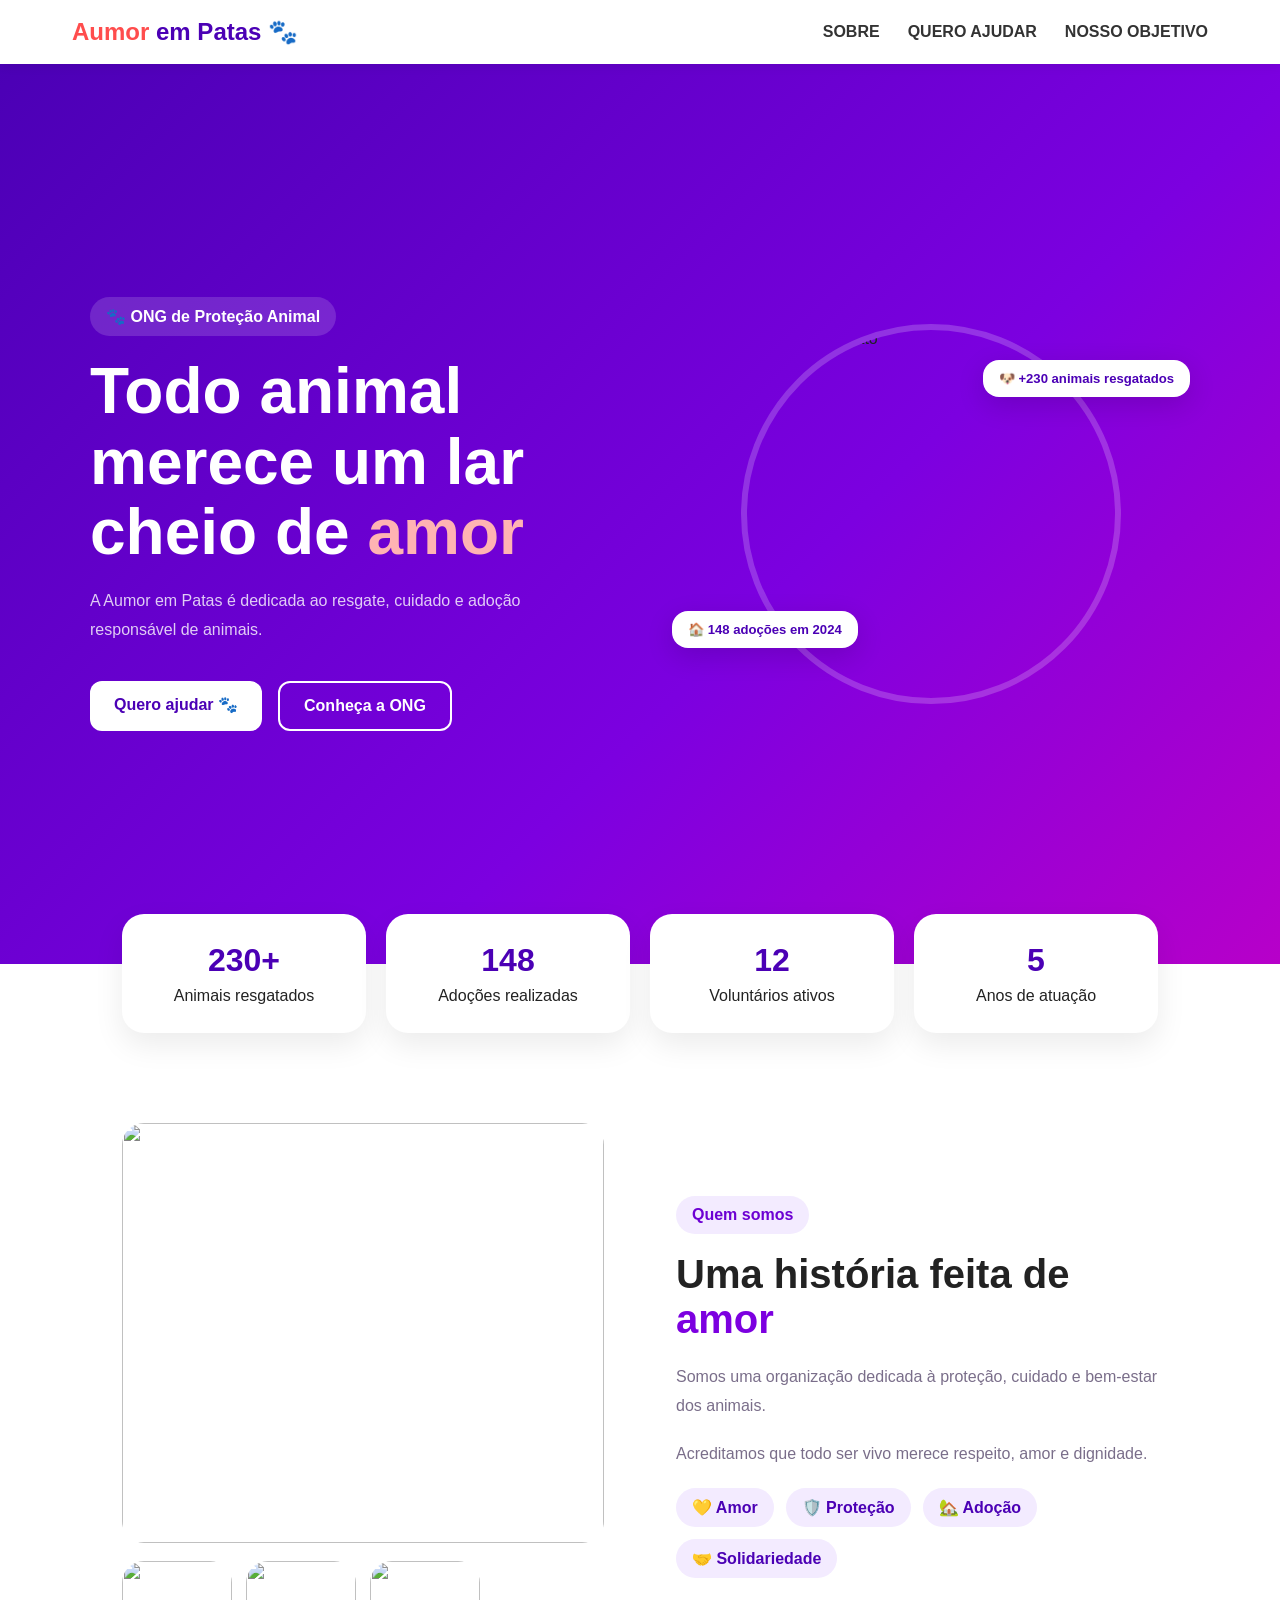
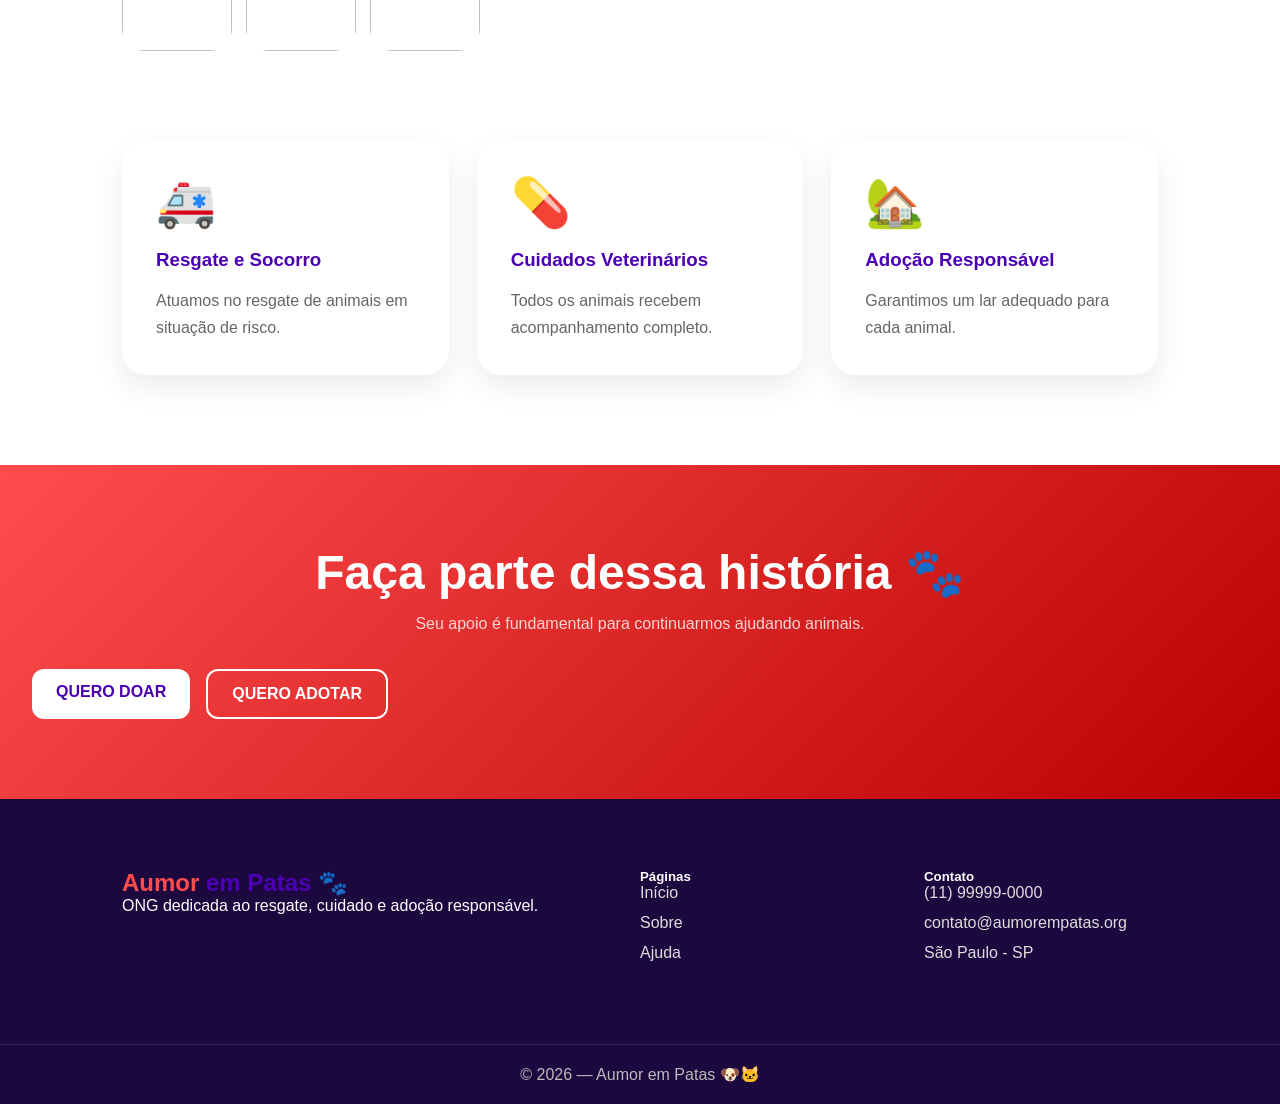
==== commit ad6e608c: "Update index.html" ====
--- a/index.html
+++ b/index.html
@@ -2,446 +2,415 @@
 <html lang="pt-br">
 <head>
 
-    <meta charset="UTF-8">
-    <meta name="viewport" content="width=device-width, initial-scale=1.0">
-    <title>Aumor em Patas — Início</title>
-
-    <style>
-
-        *{
-            margin:0;
-            padding:0;
-            box-sizing:border-box;
-            text-decoration:none;
-            font-family:Arial, Helvetica, sans-serif;
-        }
-
-        body{
-            background:#fff;
-            color:#222;
-        }
-
-        /* MENU */
-
-        header{
-            width:100%;
-            background:#fff;
-            box-shadow:0 2px 10px rgba(0,0,0,0.08);
-            position:sticky;
-            top:0;
-            z-index:1000;
-        }
-
-        nav{
-            max-width:1200px;
-            margin:auto;
-            padding:18px 32px;
-            display:flex;
-            align-items:center;
-            justify-content:space-between;
-        }
-
-        .logo{
-            font-size:1.5rem;
-            font-weight:800;
-            color:#4b00b5;
-        }
-
-        .logo span{
-            color:#ff4d4d;
-        }
-
-        .menu{
-            display:flex;
-            gap:28px;
-        }
-
-        .menu a{
-            color:#333;
-            font-weight:700;
-            transition:.3s;
-        }
-
-        .menu a:hover{
-            color:#7c00e0;
-        }
-
-        /* HERO */
-
-        .hero-home {
-            min-height: calc(100vh - 70px);
-            background: linear-gradient(135deg, #4b00b5 0%, #7c00e0 60%, #b700c9 100%);
-            display: flex;
-            align-items: center;
-            padding: 60px 32px;
-            position: relative;
-            overflow: hidden;
-        }
-
-        .hero-home::before {
-            content: '🐾';
-            position: absolute;
-            font-size: 28rem;
-            opacity: 0.04;
-            right: -60px;
-            bottom: -80px;
-        }
-
-        .hero-inner {
-            max-width: 1100px;
-            margin: auto;
-            display: grid;
-            grid-template-columns: 1fr 1fr;
-            gap: 64px;
-            align-items: center;
-            width: 100%;
-        }
-
-        .hero-txt h1 {
-            font-size: clamp(2.6rem, 5vw, 4.2rem);
-            color: #fff;
-            font-weight: 900;
-            line-height: 1.1;
-            margin-bottom: 20px;
-        }
-
-        .hero-txt h1 em {
-            font-style: normal;
-            color: #ffb3b3;
-        }
-
-        .hero-txt p {
-            color: rgba(255, 255, 255, 0.8);
-            font-size: 1.05rem;
-            line-height: 1.8;
-            margin-bottom: 36px;
-            max-width: 460px;
-        }
-
-        .hero-badge{
-            background:rgba(255,255,255,0.15);
-            color:#fff;
-            width:max-content;
-            padding:10px 16px;
-            border-radius:50px;
-            margin-bottom:20px;
-            font-weight:700;
-        }
-
-        .grupo-botoes{
-            display:flex;
-            gap:16px;
-            flex-wrap:wrap;
-        }
-
-        .btn{
-            padding:14px 24px;
-            border-radius:12px;
-            font-weight:700;
-            transition:.3s;
-        }
-
-        .btn-branco{
-            background:#fff;
-            color:#4b00b5;
-        }
-
-        .btn-branco:hover{
-            transform:translateY(-3px);
-        }
-
-        .btn-contorno-w{
-            border:2px solid #fff;
-            color:#fff;
-        }
-
-        .btn-contorno-w:hover{
-            background:#fff;
-            color:#4b00b5;
-        }
-
-        /* FOTO */
-
-        .blob-wrap {
-            display: flex;
-            align-items: center;
-            justify-content: center;
-            position: relative;
-        }
-
-        .blob {
-            width: 380px;
-            height: 380px;
-            border-radius: 50%;
-            overflow:hidden;
-            border:6px solid rgba(255,255,255,0.2);
-            animation: pulse 5s infinite;
-        }
-
-        .blob img{
-            width:100%;
-            height:100%;
-            object-fit:cover;
-        }
-
-        @keyframes pulse{
-            0%{transform:scale(1);}
-            50%{transform:scale(1.03);}
-            100%{transform:scale(1);}
-        }
-
-        .badge-flutuante {
-            position: absolute;
-            background: #fff;
-            border-radius: 16px;
-            padding: 11px 16px;
-            box-shadow: 0 8px 28px rgba(0, 0, 0, 0.14);
-            font-size: 0.82rem;
-            font-weight: 700;
-            color: #4b00b5;
-        }
-
-        .badge-flutuante.b1 {
-            top: 36px;
-            right: 0;
-        }
-
-        .badge-flutuante.b2 {
-            bottom: 56px;
-            left: 0;
-        }
-
-        .ponto {
-            width: 9px;
-            height: 9px;
-            border-radius: 50%;
-            background: #00c875;
-        }
-
-        /* STATS */
-
-        .stats-bar{
-            display:grid;
-            grid-template-columns:repeat(4,1fr);
-            gap:20px;
-            max-width:1100px;
-            margin:auto;
-            margin-top:-50px;
-            padding:0 32px;
-            position:relative;
-            z-index:10;
-        }
-
-        .stat{
-            background:#fff;
-            border-radius:22px;
-            padding:28px;
-            text-align:center;
-            box-shadow:0 12px 30px rgba(0,0,0,0.08);
-        }
-
-        .stat h3{
-            color:#4b00b5;
-            font-size:2rem;
-            margin-bottom:8px;
-        }
-
-        /* SOBRE */
-
-        .home-sobre {
-            max-width: 1100px;
-            margin: auto;
-            padding: 90px 32px;
-            display: grid;
-            grid-template-columns: 1fr 1fr;
-            gap: 72px;
-            align-items: center;
-        }
-
-        .galeria img{
-            width:100%;
-            border-radius:22px;
-        }
-
-        .imagem-principal{
-            height:420px;
-            object-fit:cover;
-            margin-bottom:18px;
-        }
-
-        .miniaturas{
-            display:flex;
-            gap:14px;
-        }
-
-        .miniaturas img{
-            width:110px;
-            height:90px;
-            object-fit:cover;
-            cursor:pointer;
-        }
-
-        .sec-badge{
-            background:#f3ebff;
-            color:#6d00d3;
-            width:max-content;
-            padding:10px 16px;
-            border-radius:40px;
-            font-weight:700;
-            margin-bottom:18px;
-        }
-
-        .sec-titulo{
-            font-size:2.5rem;
-            margin-bottom:20px;
-        }
-
-        .sec-titulo span{
-            color:#7c00e0;
-        }
-
-        .sobre-txt p {
-            color: #7a6e8a;
-            line-height: 1.85;
-            margin-bottom: 18px;
-        }
-
-        .chips{
-            display:flex;
-            flex-wrap:wrap;
-            gap:12px;
-            margin-top:20px;
-        }
-
-        .chip{
-            background:#f3ebff;
-            color:#4b00b5;
-            padding:10px 16px;
-            border-radius:30px;
-            font-weight:700;
-        }
-
-        .btn-roxo{
-            background:#6d00d3;
-            color:#fff;
-            display:inline-block;
-        }
-
-        /* CARDS */
-
-        .cards-home{
-            max-width:1100px;
-            margin:auto;
-            padding:0 32px 90px;
-        }
-
-        .cards-grid{
-            display:grid;
-            grid-template-columns:repeat(3,1fr);
-            gap:28px;
-        }
-
-        .card{
-            background:#fff;
-            border-radius:24px;
-            padding:34px;
-            box-shadow:0 12px 30px rgba(0,0,0,0.08);
-        }
-
-        .card-icone{
-            font-size:3rem;
-            margin-bottom:18px;
-        }
-
-        .card h3{
-            margin-bottom:16px;
-            color:#4b00b5;
-        }
-
-        .card p{
-            color:#666;
-            line-height:1.7;
-        }
-
-        /* CTA */
-
-        .cta-banner {
-            background: linear-gradient(135deg, #ff4d4d 0%, #b80000 100%);
-            padding: 80px 32px;
-            text-align: center;
-        }
-
-        .cta-banner h2 {
-            font-size: 3rem;
-            color: #fff;
-            margin-bottom: 14px;
-        }
-
-        .cta-banner p {
-            color: rgba(255, 255, 255, 0.8);
-            max-width: 520px;
-            margin: 0 auto 36px;
-        }
-
-        /* FOOTER */
-
-        footer{
-            background:#1d073f;
-            color:#fff;
-        }
-
-        .footer-inner{
-            max-width:1100px;
-            margin:auto;
-            padding:70px 32px;
-            display:grid;
-            grid-template-columns:2fr 1fr 1fr;
-            gap:50px;
-        }
-
-        .footer-col ul{
-            list-style:none;
-        }
-
-        .footer-col li{
-            margin-bottom:12px;
-        }
-
-        .footer-col a{
-            color:#ddd;
-        }
-
-        .footer-fundo{
-            text-align:center;
-            padding:20px;
-            border-top:1px solid rgba(255,255,255,0.1);
-            color:#bbb;
-        }
-
-        /* RESPONSIVO */
-
-        @media(max-width:900px){
-
-            .hero-inner,
-            .home-sobre,
-            .cards-grid,
-            .footer-inner,
-            .stats-bar{
-                grid-template-columns:1fr;
-            }
-
-            .blob{
-                width:260px;
-                height:260px;
-            }
-
-            .menu{
-                display:none;
-            }
-
-        }
-
-    </style>
+<meta charset="UTF-8">
+<meta name="viewport" content="width=device-width, initial-scale=1.0">
+
+<title>Aumor em Patas — Início</title>
+
+<style>
+
+*{
+    margin:0;
+    padding:0;
+    box-sizing:border-box;
+    text-decoration:none;
+    font-family:Arial, Helvetica, sans-serif;
+}
+
+body{
+    background:#fff;
+    color:#222;
+}
+
+/* MENU */
+
+header{
+    width:100%;
+    background:#fff;
+    box-shadow:0 2px 10px rgba(0,0,0,0.08);
+    position:sticky;
+    top:0;
+    z-index:1000;
+}
+
+nav{
+    max-width:1200px;
+    margin:auto;
+    padding:18px 32px;
+    display:flex;
+    align-items:center;
+    justify-content:space-between;
+}
+
+.logo{
+    font-size:1.5rem;
+    font-weight:800;
+    color:#4b00b5;
+}
+
+.logo span{
+    color:#ff4d4d;
+}
+
+.menu{
+    display:flex;
+    gap:28px;
+}
+
+.menu a{
+    color:#333;
+    font-weight:700;
+    transition:.3s;
+}
+
+.menu a:hover{
+    color:#7c00e0;
+}
+
+/* HERO */
+
+.hero-home{
+    min-height:100vh;
+    background:linear-gradient(135deg,#4b00b5 0%,#7c00e0 60%,#b700c9 100%);
+    display:flex;
+    align-items:center;
+    padding:60px 32px;
+    overflow:hidden;
+}
+
+.hero-inner{
+    max-width:1100px;
+    margin:auto;
+    display:grid;
+    grid-template-columns:1fr 1fr;
+    gap:64px;
+    align-items:center;
+    width:100%;
+}
+
+.hero-txt h1{
+    font-size:4rem;
+    color:#fff;
+    font-weight:900;
+    line-height:1.1;
+    margin-bottom:20px;
+}
+
+.hero-txt h1 em{
+    color:#ffb3b3;
+    font-style:normal;
+}
+
+.hero-txt p{
+    color:rgba(255,255,255,0.8);
+    line-height:1.8;
+    margin-bottom:36px;
+}
+
+.hero-badge{
+    background:rgba(255,255,255,0.15);
+    color:#fff;
+    width:max-content;
+    padding:10px 16px;
+    border-radius:50px;
+    margin-bottom:20px;
+    font-weight:700;
+}
+
+.grupo-botoes{
+    display:flex;
+    gap:16px;
+    flex-wrap:wrap;
+}
+
+.btn{
+    padding:14px 24px;
+    border-radius:12px;
+    font-weight:700;
+    transition:.3s;
+}
+
+.btn-branco{
+    background:#fff;
+    color:#4b00b5;
+}
+
+.btn-branco:hover{
+    transform:translateY(-3px);
+}
+
+.btn-contorno-w{
+    border:2px solid #fff;
+    color:#fff;
+}
+
+.btn-contorno-w:hover{
+    background:#fff;
+    color:#4b00b5;
+}
+
+/* FOTO */
+
+.blob-wrap{
+    display:flex;
+    align-items:center;
+    justify-content:center;
+    position:relative;
+}
+
+.blob{
+    width:380px;
+    height:380px;
+    border-radius:50%;
+    overflow:hidden;
+    border:6px solid rgba(255,255,255,0.2);
+}
+
+.blob img{
+    width:100%;
+    height:100%;
+    object-fit:cover;
+}
+
+.badge-flutuante{
+    position:absolute;
+    background:#fff;
+    border-radius:16px;
+    padding:11px 16px;
+    box-shadow:0 8px 28px rgba(0,0,0,0.14);
+    font-size:0.82rem;
+    font-weight:700;
+    color:#4b00b5;
+}
+
+.badge-flutuante.b1{
+    top:36px;
+    right:0;
+}
+
+.badge-flutuante.b2{
+    bottom:56px;
+    left:0;
+}
+
+/* STATS */
+
+.stats-bar{
+    display:grid;
+    grid-template-columns:repeat(4,1fr);
+    gap:20px;
+    max-width:1100px;
+    margin:auto;
+    margin-top:-50px;
+    padding:0 32px;
+    position:relative;
+    z-index:10;
+}
+
+.stat{
+    background:#fff;
+    border-radius:22px;
+    padding:28px;
+    text-align:center;
+    box-shadow:0 12px 30px rgba(0,0,0,0.08);
+}
+
+.stat h3{
+    color:#4b00b5;
+    font-size:2rem;
+    margin-bottom:8px;
+}
+
+/* SOBRE */
+
+.home-sobre{
+    max-width:1100px;
+    margin:auto;
+    padding:90px 32px;
+    display:grid;
+    grid-template-columns:1fr 1fr;
+    gap:72px;
+    align-items:center;
+}
+
+.galeria img{
+    width:100%;
+    border-radius:22px;
+}
+
+.imagem-principal{
+    height:420px;
+    object-fit:cover;
+    margin-bottom:18px;
+}
+
+.miniaturas{
+    display:flex;
+    gap:14px;
+}
+
+.miniaturas img{
+    width:110px;
+    height:90px;
+    object-fit:cover;
+    cursor:pointer;
+}
+
+.sec-badge{
+    background:#f3ebff;
+    color:#6d00d3;
+    width:max-content;
+    padding:10px 16px;
+    border-radius:40px;
+    font-weight:700;
+    margin-bottom:18px;
+}
+
+.sec-titulo{
+    font-size:2.5rem;
+    margin-bottom:20px;
+}
+
+.sec-titulo span{
+    color:#7c00e0;
+}
+
+.sobre-txt p{
+    color:#7a6e8a;
+    line-height:1.85;
+    margin-bottom:18px;
+}
+
+.chips{
+    display:flex;
+    flex-wrap:wrap;
+    gap:12px;
+    margin-top:20px;
+}
+
+.chip{
+    background:#f3ebff;
+    color:#4b00b5;
+    padding:10px 16px;
+    border-radius:30px;
+    font-weight:700;
+}
+
+/* CARDS */
+
+.cards-home{
+    max-width:1100px;
+    margin:auto;
+    padding:0 32px 90px;
+}
+
+.cards-grid{
+    display:grid;
+    grid-template-columns:repeat(3,1fr);
+    gap:28px;
+}
+
+.card{
+    background:#fff;
+    border-radius:24px;
+    padding:34px;
+    box-shadow:0 12px 30px rgba(0,0,0,0.08);
+}
+
+.card-icone{
+    font-size:3rem;
+    margin-bottom:18px;
+}
+
+.card h3{
+    margin-bottom:16px;
+    color:#4b00b5;
+}
+
+.card p{
+    color:#666;
+    line-height:1.7;
+}
+
+/* CTA */
+
+.cta-banner{
+    background:linear-gradient(135deg,#ff4d4d 0%,#b80000 100%);
+    padding:80px 32px;
+    text-align:center;
+}
+
+.cta-banner h2{
+    font-size:3rem;
+    color:#fff;
+    margin-bottom:14px;
+}
+
+.cta-banner p{
+    color:rgba(255,255,255,0.8);
+    max-width:520px;
+    margin:0 auto 36px;
+}
+
+/* FOOTER */
+
+footer{
+    background:#1d073f;
+    color:#fff;
+}
+
+.footer-inner{
+    max-width:1100px;
+    margin:auto;
+    padding:70px 32px;
+    display:grid;
+    grid-template-columns:2fr 1fr 1fr;
+    gap:50px;
+}
+
+.footer-col ul{
+    list-style:none;
+}
+
+.footer-col li{
+    margin-bottom:12px;
+}
+
+.footer-col a{
+    color:#ddd;
+}
+
+.footer-fundo{
+    text-align:center;
+    padding:20px;
+    border-top:1px solid rgba(255,255,255,0.1);
+    color:#bbb;
+}
+
+/* RESPONSIVO */
+
+@media(max-width:900px){
+
+    .hero-inner,
+    .home-sobre,
+    .cards-grid,
+    .footer-inner,
+    .stats-bar{
+        grid-template-columns:1fr;
+    }
+
+    .blob{
+        width:260px;
+        height:260px;
+    }
+
+    .menu{
+        display:none;
+    }
+
+}
+
+</style>
 
 </head>
 
@@ -449,274 +418,274 @@
 
 <header>
 
-    <nav>
-
-        <a class="logo" href="#">
-            <span>Aumor</span> em Patas 🐾
-        </a>
-
-        <div class="menu">
-            <a href="#">SOBRE</a>
-            <a href="#">QUERO AJUDAR</a>
-            <a href="#">NOSSO OBJETIVO</a>
-        </div>
-
-    </nav>
+<nav>
+
+<a class="logo" href="index.html">
+<span>Aumor</span> em Patas 🐾
+</a>
+
+<div class="menu">
+<a href="Sobre.html">SOBRE</a>
+<a href="ajudar.html">QUERO AJUDAR</a>
+<a href="objetivo.html">NOSSO OBJETIVO</a>
+</div>
+
+</nav>
 
 </header>
 
 <section class="hero-home">
 
-    <div class="hero-inner">
-
-        <div class="hero-txt">
-
-            <div class="hero-badge">
-                🐾 ONG de Proteção Animal
-            </div>
-
-            <h1>
-                Todo animal merece um lar cheio de <em>amor</em>
-            </h1>
-
-            <p>
-                A Aumor em Patas é dedicada ao resgate,
-                cuidado e adoção responsável de animais.
-            </p>
-
-            <div class="grupo-botoes">
-
-                <a href="#" class="btn btn-branco">
-                    Quero ajudar 🐾
-                </a>
-
-                <a href="#" class="btn btn-contorno-w">
-                    Conheça a ONG
-                </a>
-
-            </div>
-
-        </div>
-
-        <div class="blob-wrap">
-
-            <div class="blob">
-
-                <img
-                src="https://images.metroimg.com/2021/09/20094504/caes_e_gatos_widexl.jpg"
-                alt="Cachorro e gato">
-
-            </div>
-
-            <div class="badge-flutuante b1">
-                🐶 +230 animais resgatados
-            </div>
-
-            <div class="badge-flutuante b2">
-                🏠 148 adoções em 2024
-            </div>
-
-        </div>
-
-    </div>
+<div class="hero-inner">
+
+<div class="hero-txt">
+
+<div class="hero-badge">
+🐾 ONG de Proteção Animal
+</div>
+
+<h1>
+Todo animal merece um lar cheio de <em>amor</em>
+</h1>
+
+<p>
+A Aumor em Patas é dedicada ao resgate,
+cuidado e adoção responsável de animais.
+</p>
+
+<div class="grupo-botoes">
+
+<a href="ajudar.html" class="btn btn-branco">
+Quero ajudar 🐾
+</a>
+
+<a href="Sobre.html" class="btn btn-contorno-w">
+Conheça a ONG
+</a>
+
+</div>
+
+</div>
+
+<div class="blob-wrap">
+
+<div class="blob">
+
+<img
+src="https://images.metroimg.com/2021/09/20094504/caes_e_gatos_widexl.jpg"
+alt="Cachorro e gato">
+
+</div>
+
+<div class="badge-flutuante b1">
+🐶 +230 animais resgatados
+</div>
+
+<div class="badge-flutuante b2">
+🏠 148 adoções em 2024
+</div>
+
+</div>
+
+</div>
 
 </section>
 
 <div class="stats-bar">
 
-    <div class="stat">
-        <h3>230+</h3>
-        <p>Animais resgatados</p>
-    </div>
-
-    <div class="stat">
-        <h3>148</h3>
-        <p>Adoções realizadas</p>
-    </div>
-
-    <div class="stat">
-        <h3>12</h3>
-        <p>Voluntários ativos</p>
-    </div>
-
-    <div class="stat">
-        <h3>5</h3>
-        <p>Anos de atuação</p>
-    </div>
+<div class="stat">
+<h3>230+</h3>
+<p>Animais resgatados</p>
+</div>
+
+<div class="stat">
+<h3>148</h3>
+<p>Adoções realizadas</p>
+</div>
+
+<div class="stat">
+<h3>12</h3>
+<p>Voluntários ativos</p>
+</div>
+
+<div class="stat">
+<h3>5</h3>
+<p>Anos de atuação</p>
+</div>
 
 </div>
 
 <section class="home-sobre">
 
-    <div class="galeria">
-
-        <img
-        id="imagemPrincipal"
-        class="imagem-principal"
-        src="https://images.metroimg.com/2021/09/20094504/caes_e_gatos_widexl.jpg">
-
-        <div class="miniaturas">
-
-            <img
-            src="https://images.metroimg.com/2021/09/20094504/caes_e_gatos_widexl.jpg"
-            onclick="trocarImagem(this)">
-
-            <img
-            src="https://gatices.blogfolha.uol.com.br/files/2020/07/aug.jpg"
-            onclick="trocarImagem(this)">
-
-            <img
-            src="https://images.unsplash.com/photo-1548199973-03cce0bbc87b?q=80&w=900&auto=format&fit=crop"
-            onclick="trocarImagem(this)">
-
-        </div>
-
-    </div>
-
-    <div>
-
-        <div class="sec-badge">Quem somos</div>
-
-        <h2 class="sec-titulo">
-            Uma história feita de <span>amor</span>
-        </h2>
-
-        <div class="sobre-txt">
-
-            <p>
-                Somos uma organização dedicada à proteção,
-                cuidado e bem-estar dos animais.
-            </p>
-
-            <p>
-                Acreditamos que todo ser vivo merece respeito,
-                amor e dignidade.
-            </p>
-
-        </div>
-
-        <div class="chips">
-            <span class="chip">💛 Amor</span>
-            <span class="chip">🛡️ Proteção</span>
-            <span class="chip">🏡 Adoção</span>
-            <span class="chip">🤝 Solidariedade</span>
-        </div>
-
-    </div>
+<div class="galeria">
+
+<img
+id="imagemPrincipal"
+class="imagem-principal"
+src="https://images.metroimg.com/2021/09/20094504/caes_e_gatos_widexl.jpg">
+
+<div class="miniaturas">
+
+<img
+src="https://images.metroimg.com/2021/09/20094504/caes_e_gatos_widexl.jpg"
+onclick="trocarImagem(this)">
+
+<img
+src="https://gatices.blogfolha.uol.com.br/files/2020/07/aug.jpg"
+onclick="trocarImagem(this)">
+
+<img
+src="https://images.unsplash.com/photo-1548199973-03cce0bbc87b?q=80&w=900&auto=format&fit=crop"
+onclick="trocarImagem(this)">
+
+</div>
+
+</div>
+
+<div>
+
+<div class="sec-badge">Quem somos</div>
+
+<h2 class="sec-titulo">
+Uma história feita de <span>amor</span>
+</h2>
+
+<div class="sobre-txt">
+
+<p>
+Somos uma organização dedicada à proteção,
+cuidado e bem-estar dos animais.
+</p>
+
+<p>
+Acreditamos que todo ser vivo merece respeito,
+amor e dignidade.
+</p>
+
+</div>
+
+<div class="chips">
+<span class="chip">💛 Amor</span>
+<span class="chip">🛡️ Proteção</span>
+<span class="chip">🏡 Adoção</span>
+<span class="chip">🤝 Solidariedade</span>
+</div>
+
+</div>
 
 </section>
 
 <section class="cards-home">
 
-    <div class="cards-grid">
-
-        <div class="card">
-
-            <div class="card-icone">🚑</div>
-
-            <h3>Resgate e Socorro</h3>
-
-            <p>
-                Atuamos no resgate de animais em situação de risco.
-            </p>
-
-        </div>
-
-        <div class="card">
-
-            <div class="card-icone">💊</div>
-
-            <h3>Cuidados Veterinários</h3>
-
-            <p>
-                Todos os animais recebem acompanhamento completo.
-            </p>
-
-        </div>
-
-        <div class="card">
-
-            <div class="card-icone">🏡</div>
-
-            <h3>Adoção Responsável</h3>
-
-            <p>
-                Garantimos um lar adequado para cada animal.
-            </p>
-
-        </div>
-
-    </div>
+<div class="cards-grid">
+
+<div class="card">
+
+<div class="card-icone">🚑</div>
+
+<h3>Resgate e Socorro</h3>
+
+<p>
+Atuamos no resgate de animais em situação de risco.
+</p>
+
+</div>
+
+<div class="card">
+
+<div class="card-icone">💊</div>
+
+<h3>Cuidados Veterinários</h3>
+
+<p>
+Todos os animais recebem acompanhamento completo.
+</p>
+
+</div>
+
+<div class="card">
+
+<div class="card-icone">🏡</div>
+
+<h3>Adoção Responsável</h3>
+
+<p>
+Garantimos um lar adequado para cada animal.
+</p>
+
+</div>
+
+</div>
 
 </section>
 
 <section class="cta-banner">
 
-    <h2>Faça parte dessa história 🐾</h2>
-
-    <p>
-        Seu apoio é fundamental para continuarmos ajudando animais.
-    </p>
-
-    <div class="grupo-botoes">
-
-        <a href="#" class="btn btn-branco">
-            QUERO DOAR
-        </a>
-
-        <a href="#" class="btn btn-contorno-w">
-            QUERO ADOTAR
-        </a>
-
-    </div>
+<h2>Faça parte dessa história 🐾</h2>
+
+<p>
+Seu apoio é fundamental para continuarmos ajudando animais.
+</p>
+
+<div class="grupo-botoes">
+
+<a href="ajudar.html" class="btn btn-branco">
+QUERO DOAR
+</a>
+
+<a href="objetivo.html" class="btn btn-contorno-w">
+QUERO ADOTAR
+</a>
+
+</div>
 
 </section>
 
 <footer>
 
-    <div class="footer-inner">
-
-        <div>
-
-            <a class="logo" href="#">
-                <span>Aumor</span> em Patas 🐾
-            </a>
-
-            <p>
-                ONG dedicada ao resgate, cuidado e adoção responsável.
-            </p>
-
-        </div>
-
-        <div class="footer-col">
-
-            <h5>Páginas</h5>
-
-            <ul>
-                <li><a href="#">Início</a></li>
-                <li><a href="#">Sobre</a></li>
-                <li><a href="#">Ajuda</a></li>
-            </ul>
-
-        </div>
-
-        <div class="footer-col">
-
-            <h5>Contato</h5>
-
-            <ul>
-                <li><a href="#">(11) 99999-0000</a></li>
-                <li><a href="#">contato@aumorempatas.org</a></li>
-                <li><a href="#">São Paulo - SP</a></li>
-            </ul>
-
-        </div>
-
-    </div>
-
-    <div class="footer-fundo">
-        © 2026 — Aumor em Patas 🐶🐱
-    </div>
+<div class="footer-inner">
+
+<div>
+
+<a class="logo" href="index.html">
+<span>Aumor</span> em Patas 🐾
+</a>
+
+<p>
+ONG dedicada ao resgate, cuidado e adoção responsável.
+</p>
+
+</div>
+
+<div class="footer-col">
+
+<h5>Páginas</h5>
+
+<ul>
+<li><a href="index.html">Início</a></li>
+<li><a href="Sobre.html">Sobre</a></li>
+<li><a href="ajudar.html">Ajuda</a></li>
+</ul>
+
+</div>
+
+<div class="footer-col">
+
+<h5>Contato</h5>
+
+<ul>
+<li><a href="#">(11) 99999-0000</a></li>
+<li><a href="#">contato@aumorempatas.org</a></li>
+<li><a href="#">São Paulo - SP</a></li>
+</ul>
+
+</div>
+
+</div>
+
+<div class="footer-fundo">
+© 2026 — Aumor em Patas 🐶🐱
+</div>
 
 </footer>
 
@@ -724,10 +693,10 @@
 
 function trocarImagem(imagem){
 
-    const principal =
-    document.getElementById('imagemPrincipal');
-
-    principal.src = imagem.src;
+const principal =
+document.getElementById('imagemPrincipal');
+
+principal.src = imagem.src;
 
 }
 
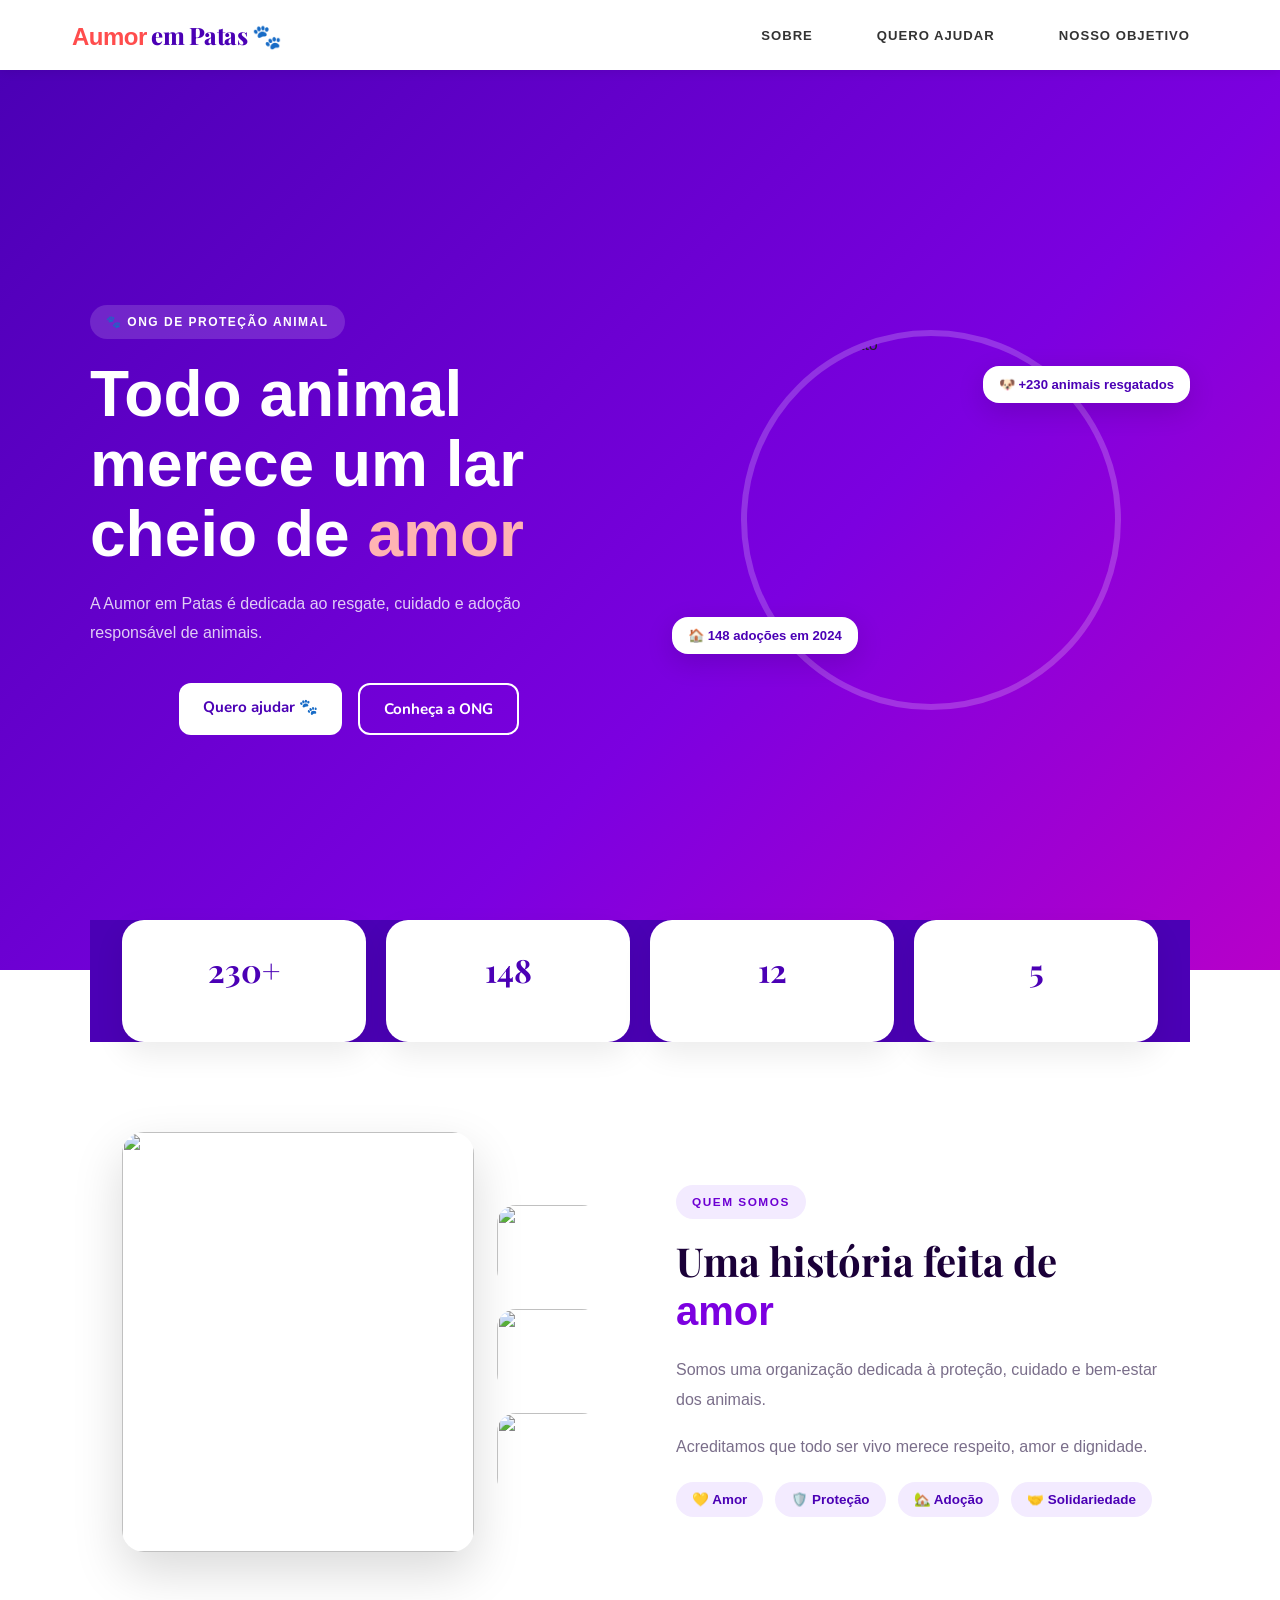
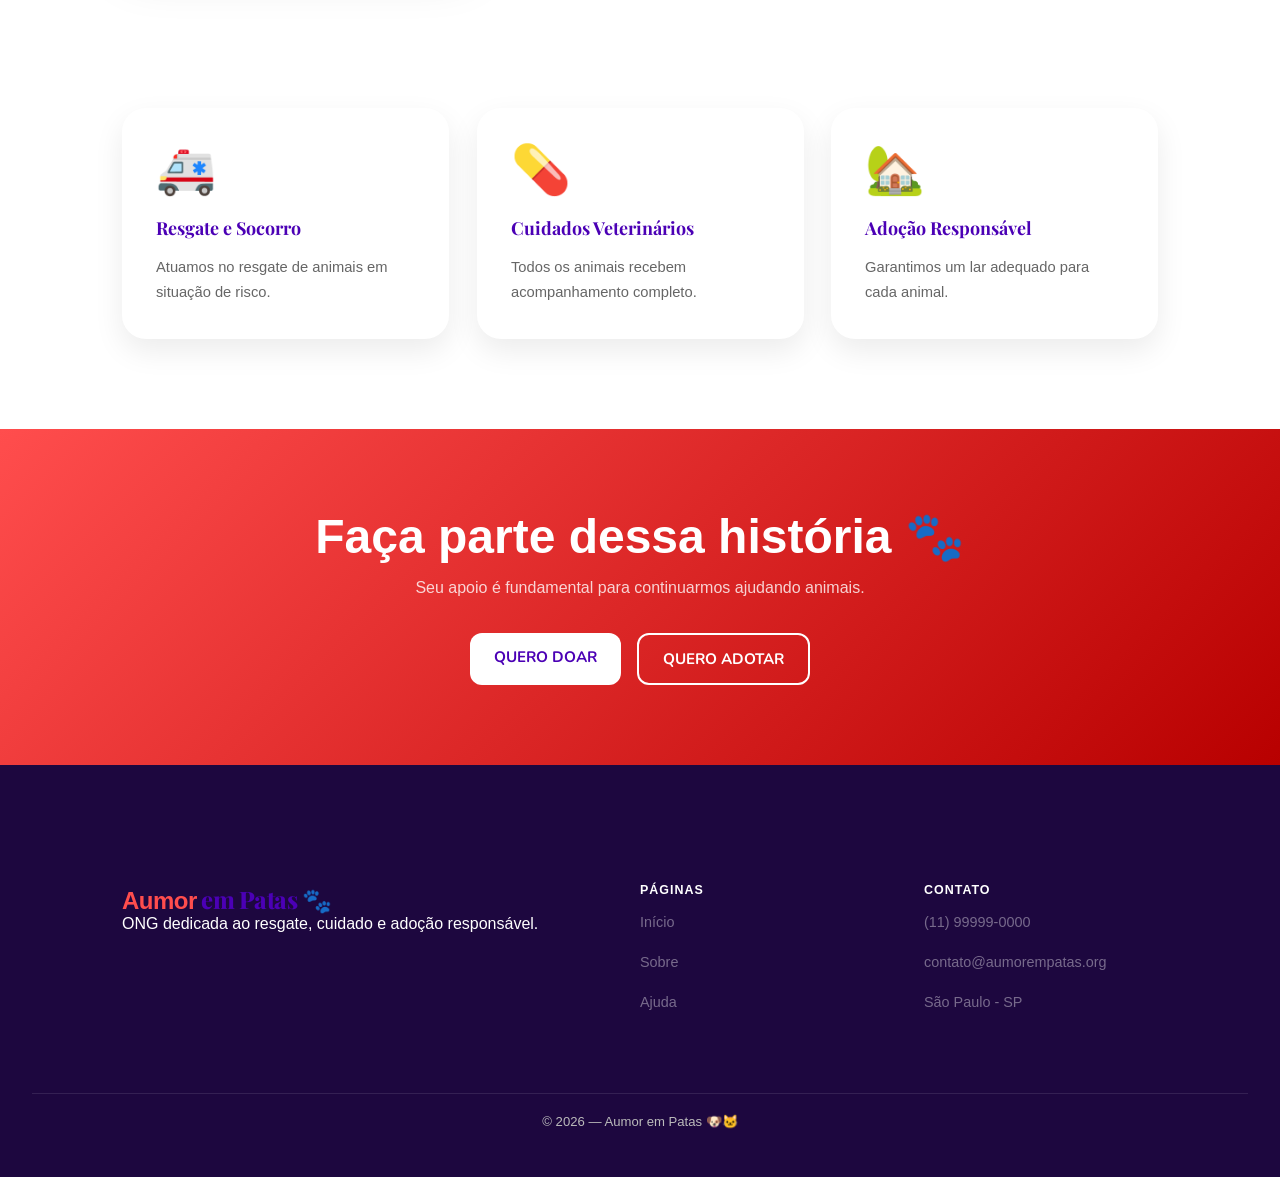
==== commit caaea742: "Update index.html" ====
--- a/index.html
+++ b/index.html
@@ -5,7 +5,11 @@
 <meta charset="UTF-8">
 <meta name="viewport" content="width=device-width, initial-scale=1.0">
 
-<title>Aumor em Patas — Início</title>
+<title>Aumor em Patas</title>
+
+<link rel="stylesheet" href="style.css">
+
+</head>
 
 <style>
 
--- a/style.css
+++ b/style.css
@@ -0,0 +1,548 @@
+/* =============================================
+   AUMOR EM PATAS — style.css
+   Estilos globais compartilhados entre páginas
+   ============================================= */
+
+@import url('https://fonts.googleapis.com/css2?family=Playfair+Display:wght@700;900&family=Nunito:wght@300;400;600;700&display=swap');
+
+
+/* =====================
+   RESET
+   ===================== */
+
+*, *::before, *::after {
+    margin: 0;
+    padding: 0;
+    box-sizing: border-box;
+}
+
+:root {
+    --roxo:        #4b00b5;
+    --roxo-escuro: #33007d;
+    --roxo-claro:  #7b2cff;
+    --roxo-fundo:  #f3eeff;
+    --roxo-medio:  #e6d9ff;
+    --vermelho:    #ff4d4d;
+    --branco:      #ffffff;
+    --fundo:       #f7f5fb;
+    --texto:       #2d2040;
+    --subtexto:    #7a6e8a;
+    --escuro:      #1a0038;
+}
+
+html {
+    scroll-behavior: smooth;
+}
+
+body {
+    font-family: 'Nunito', sans-serif;
+    background: var(--fundo);
+    color: var(--texto);
+    overflow-x: hidden;
+}
+
+
+/* =====================
+   HEADER / MENU
+   ===================== */
+
+header {
+    background: var(--roxo);
+    position: sticky;
+    top: 0;
+    z-index: 999;
+    box-shadow: 0 2px 20px rgba(75, 0, 181, 0.35);
+}
+
+nav {
+    max-width: 1160px;
+    margin: auto;
+    padding: 0 36px;
+    height: 70px;
+    display: flex;
+    align-items: center;
+    justify-content: space-between;
+}
+
+.logo {
+    font-family: 'Playfair Display', serif;
+    font-size: 1.75rem;
+    font-weight: 900;
+    color: var(--branco);
+    text-decoration: none;
+    letter-spacing: -0.5px;
+}
+
+.logo span {
+    color: var(--vermelho);
+}
+
+.menu {
+    display: flex;
+    gap: 6px;
+}
+
+.menu a {
+    color: rgba(255, 255, 255, 0.75);
+    text-decoration: none;
+    font-size: 0.82rem;
+    font-weight: 700;
+    letter-spacing: 1px;
+    text-transform: uppercase;
+    padding: 8px 18px;
+    border-radius: 50px;
+    transition: background 0.2s, color 0.2s;
+}
+
+.menu a:hover {
+    color: #fff;
+    background: rgba(255, 255, 255, 0.15);
+}
+
+.menu a.ativo {
+    color: #fff;
+    background: rgba(255, 255, 255, 0.22);
+}
+
+
+/* =====================
+   HERO (banner do topo)
+   ===================== */
+
+.hero {
+    padding: 90px 32px 80px;
+    text-align: center;
+    position: relative;
+    overflow: hidden;
+}
+
+.hero-roxo { background: linear-gradient(135deg, var(--roxo) 0%, #7c00e0 100%); }
+.hero-verm { background: linear-gradient(135deg, #c00000 0%, #ff4d4d  100%); }
+.hero-dark { background: linear-gradient(135deg, var(--escuro) 0%, #2e0080 100%); }
+
+.hero-badge {
+    display: inline-block;
+    background: rgba(255, 255, 255, 0.15);
+    color: rgba(255, 255, 255, 0.9);
+    font-size: 0.75rem;
+    font-weight: 700;
+    letter-spacing: 1.5px;
+    text-transform: uppercase;
+    padding: 6px 18px;
+    border-radius: 50px;
+    margin-bottom: 22px;
+}
+.img-wrap{
+    display:flex;
+    gap:20px;
+}
+.hero h1 {
+    font-family: 'Playfair Display', serif;
+    font-size: clamp(2.2rem, 5vw, 3.8rem);
+    color: #fff;
+    font-weight: 900;
+    line-height: 1.1;
+    margin-bottom: 18px;
+}
+
+.hero h1 em {
+    font-style: normal;
+    color: #ffb3b3;
+}
+
+.hero p {
+    color: rgba(255, 255, 255, 0.8);
+    font-size: 1.05rem;
+    line-height: 1.8;
+    max-width: 600px;
+    margin: 0 auto;
+}
+
+
+/* =====================
+   TÍTULOS DE SEÇÃO
+   ===================== */
+
+.sec-badge {
+    display: inline-block;
+    background: var(--roxo-fundo);
+    color: var(--roxo);
+    font-size: 0.74rem;
+    font-weight: 700;
+    letter-spacing: 1.5px;
+    text-transform: uppercase;
+    padding: 5px 16px;
+    border-radius: 50px;
+    margin-bottom: 14px;
+}
+
+.sec-titulo {
+    font-family: 'Playfair Display', serif;
+    font-size: clamp(1.8rem, 3.5vw, 2.7rem);
+    color: var(--escuro);
+    line-height: 1.2;
+    margin-bottom: 12px;
+}
+
+.sec-titulo span {
+    color: var(--vermelho);
+}
+
+.sec-sub {
+    color: var(--subtexto);
+    font-size: 0.97rem;
+    line-height: 1.75;
+    max-width: 540px;
+}
+
+
+/* =====================
+   CARDS
+   ===================== */
+
+.cards-grid {
+    display: grid;
+    grid-template-columns: repeat(3, 1fr);
+    gap: 24px;
+    margin-top: 48px;
+}
+
+.card{
+    background: #fff;
+    border-radius: 24px;
+    padding: 32px;
+    transition: transform 0.15s ease;
+    transform-style: preserve-3d;
+    will-change: transform;
+    box-shadow: 0 15px 40px rgba(0,0,0,0.12);
+}
+
+.card:hover {
+    transform: translateY(-7px);
+    box-shadow: 0 24px 56px rgba(75, 0, 181, 0.13);
+}
+
+.card-icone {
+    font-size: 2.6rem;
+    margin-bottom: 16px;
+}
+
+.card h3 {
+    font-family: 'Playfair Display', serif;
+    font-size: 1.12rem;
+    color: var(--roxo);
+    margin-bottom: 12px;
+}
+
+.card p {
+    color: var(--subtexto);
+    font-size: 0.92rem;
+    line-height: 1.65;
+}
+
+
+/* =====================
+   ESTATÍSTICAS
+   ===================== */
+
+.stats-bar {
+    background: var(--roxo);
+    padding: 48px 32px;
+    display: grid;
+    grid-template-columns: repeat(4, 1fr);
+    gap: 16px;
+    text-align: center;
+}
+
+.stat h3 {
+    font-family: 'Playfair Display', serif;
+    font-size: 2.3rem;
+    color: #fff;
+    margin-bottom: 4px;
+}
+
+.stat p {
+    color: rgba(255, 255, 255, 0.6);
+    font-size: 0.85rem;
+}
+
+
+/* =====================
+   BARRA DE PROGRESSO
+   ===================== */
+
+.prog-item {
+    margin-bottom: 28px;
+}
+
+.prog-label {
+    display: flex;
+    justify-content: space-between;
+    font-size: 0.9rem;
+    font-weight: 600;
+    color: var(--texto);
+    margin-bottom: 8px;
+}
+
+.prog-trilha {
+    height: 10px;
+    background: var(--roxo-medio);
+    border-radius: 50px;
+    overflow: hidden;
+}
+
+.prog-barra {
+    height: 100%;
+    border-radius: 50px;
+    background: linear-gradient(90deg, var(--roxo), var(--vermelho));
+    animation: crescer 1.6s ease forwards;
+}
+
+@keyframes crescer {
+    from { width: 0; }
+}
+
+
+/* =====================
+   CHIPS / ETIQUETAS
+   ===================== */
+
+.chips {
+    display: flex;
+    flex-wrap: wrap;
+    gap: 10px;
+    margin-top: 24px;
+}
+
+.chip {
+    background: var(--roxo-fundo);
+    color: var(--roxo);
+    padding: 7px 18px;
+    border-radius: 50px;
+    font-size: 0.84rem;
+    font-weight: 600;
+}
+
+
+/* =====================
+   BOTÕES
+   ===================== */
+
+.btn {
+    display: inline-block;
+    border: none;
+    padding: 13px 32px;
+    border-radius: 50px;
+    font-family: 'Nunito', sans-serif;
+    font-size: 0.95rem;
+    font-weight: 700;
+    cursor: pointer;
+    text-decoration: none;
+    transition: transform 0.2s, box-shadow 0.2s, background 0.2s;
+}
+
+.btn:hover {
+    transform: translateY(-2px);
+    box-shadow: 0 10px 28px rgba(0, 0, 0, 0.15);
+}
+
+.btn-branco  { background: #fff;            color: var(--roxo); }
+.btn-roxo    { background: var(--roxo);     color: #fff;        }
+.btn-verm    { background: var(--vermelho); color: #fff;        }
+
+.btn-contorno {
+    background: transparent;
+    color: var(--roxo);
+    border: 2px solid var(--roxo);
+}
+
+.btn-contorno:hover {
+    background: var(--roxo);
+    color: #fff;
+}
+
+.btn-contorno-w {
+    background: transparent;
+    color: #fff;
+    border: 2px solid rgba(255, 255, 255, 0.5);
+}
+
+.btn-contorno-w:hover {
+    background: rgba(255, 255, 255, 0.12);
+}
+
+.grupo-botoes {
+    display: flex;
+    gap: 14px;
+    justify-content: center;
+    flex-wrap: wrap;
+}
+
+
+/* =====================
+   ANIMAÇÃO FADE (scroll)
+   ===================== */
+
+.fade {
+    opacity: 0;
+    transform: translateY(28px);
+    transition: opacity 0.7s, transform 0.7s;
+}
+
+.fade.show {
+    opacity: 1;
+    transform: translateY(0);
+}
+
+
+/* =====================
+   RODAPÉ
+   ===================== */
+
+footer {
+    background: var(--escuro);
+    color: rgba(255, 255, 255, 0.4);
+    padding: 48px 32px 28px;
+}
+
+.footer-inner {
+    max-width: 1100px;
+    margin: auto;
+    display: grid;
+    grid-template-columns: 2fr 1fr 1fr;
+    gap: 48px;
+    margin-bottom: 40px;
+}
+
+.footer-marca .logo {
+    font-size: 1.35rem;
+    display: block;
+    margin-bottom: 12px;
+}
+
+.footer-marca p {
+    font-size: 0.88rem;
+    line-height: 1.7;
+    max-width: 260px;
+}
+
+.footer-col h5 {
+    color: #fff;
+    font-size: 0.78rem;
+    text-transform: uppercase;
+    letter-spacing: 1px;
+    margin-bottom: 16px;
+}
+
+.footer-col ul {
+    list-style: none;
+    display: flex;
+    flex-direction: column;
+    gap: 10px;
+}
+
+.footer-col ul a {
+    color: rgba(255, 255, 255, 0.4);
+    text-decoration: none;
+    font-size: 0.9rem;
+    transition: color 0.2s;
+}
+
+.footer-col ul a:hover {
+    color: var(--vermelho);
+}
+
+.footer-fundo {
+    border-top: 1px solid rgba(255, 255, 255, 0.07);
+    padding-top: 24px;
+    text-align: center;
+    font-size: 0.82rem;
+}
+
+.footer-fundo strong {
+    color: var(--vermelho);
+}
+
+
+/* =====================
+   RESPONSIVO
+   ===================== */
+
+@media (max-width: 900px) {
+
+    nav {
+        padding: 0 20px;
+    }
+
+    .menu a {
+        font-size: 0.74rem;
+        padding: 7px 12px;
+    }
+
+    .cards-grid {
+        grid-template-columns: 1fr;
+    }
+
+    .stats-bar {
+        grid-template-columns: repeat(2, 1fr);
+    }
+
+    .footer-inner {
+        grid-template-columns: 1fr;
+        gap: 28px;
+    }
+
+    .hero {
+        padding: 64px 24px 56px;
+    }
+
+}
+
+@media (max-width: 600px) {
+
+    .menu {
+        gap: 2px;
+    }
+
+    .menu a {
+        font-size: 0.7rem;
+        padding: 6px 10px;
+        letter-spacing: 0.5px;
+    }
+
+}
+.galeria{
+    display:flex;
+    align-items:center;
+    gap:20px;
+}
+
+.imagem-principal{
+    width:420px;
+    height:420px;
+    object-fit:cover;
+    border-radius:28px;
+    box-shadow:0 20px 50px rgba(0,0,0,0.15);
+    transition:0.3s;
+}
+
+.miniaturas{
+    display:flex;
+    flex-direction:column;
+    gap:14px;
+}
+
+.miniaturas img{
+    width:90px;
+    height:90px;
+    object-fit:cover;
+    border-radius:18px;
+    cursor:pointer;
+    transition:0.3s;
+    border:3px solid transparent;
+}
+
+.miniaturas img:hover{
+    transform:scale(1.08);
+    border-color:#7c00e0;
+}
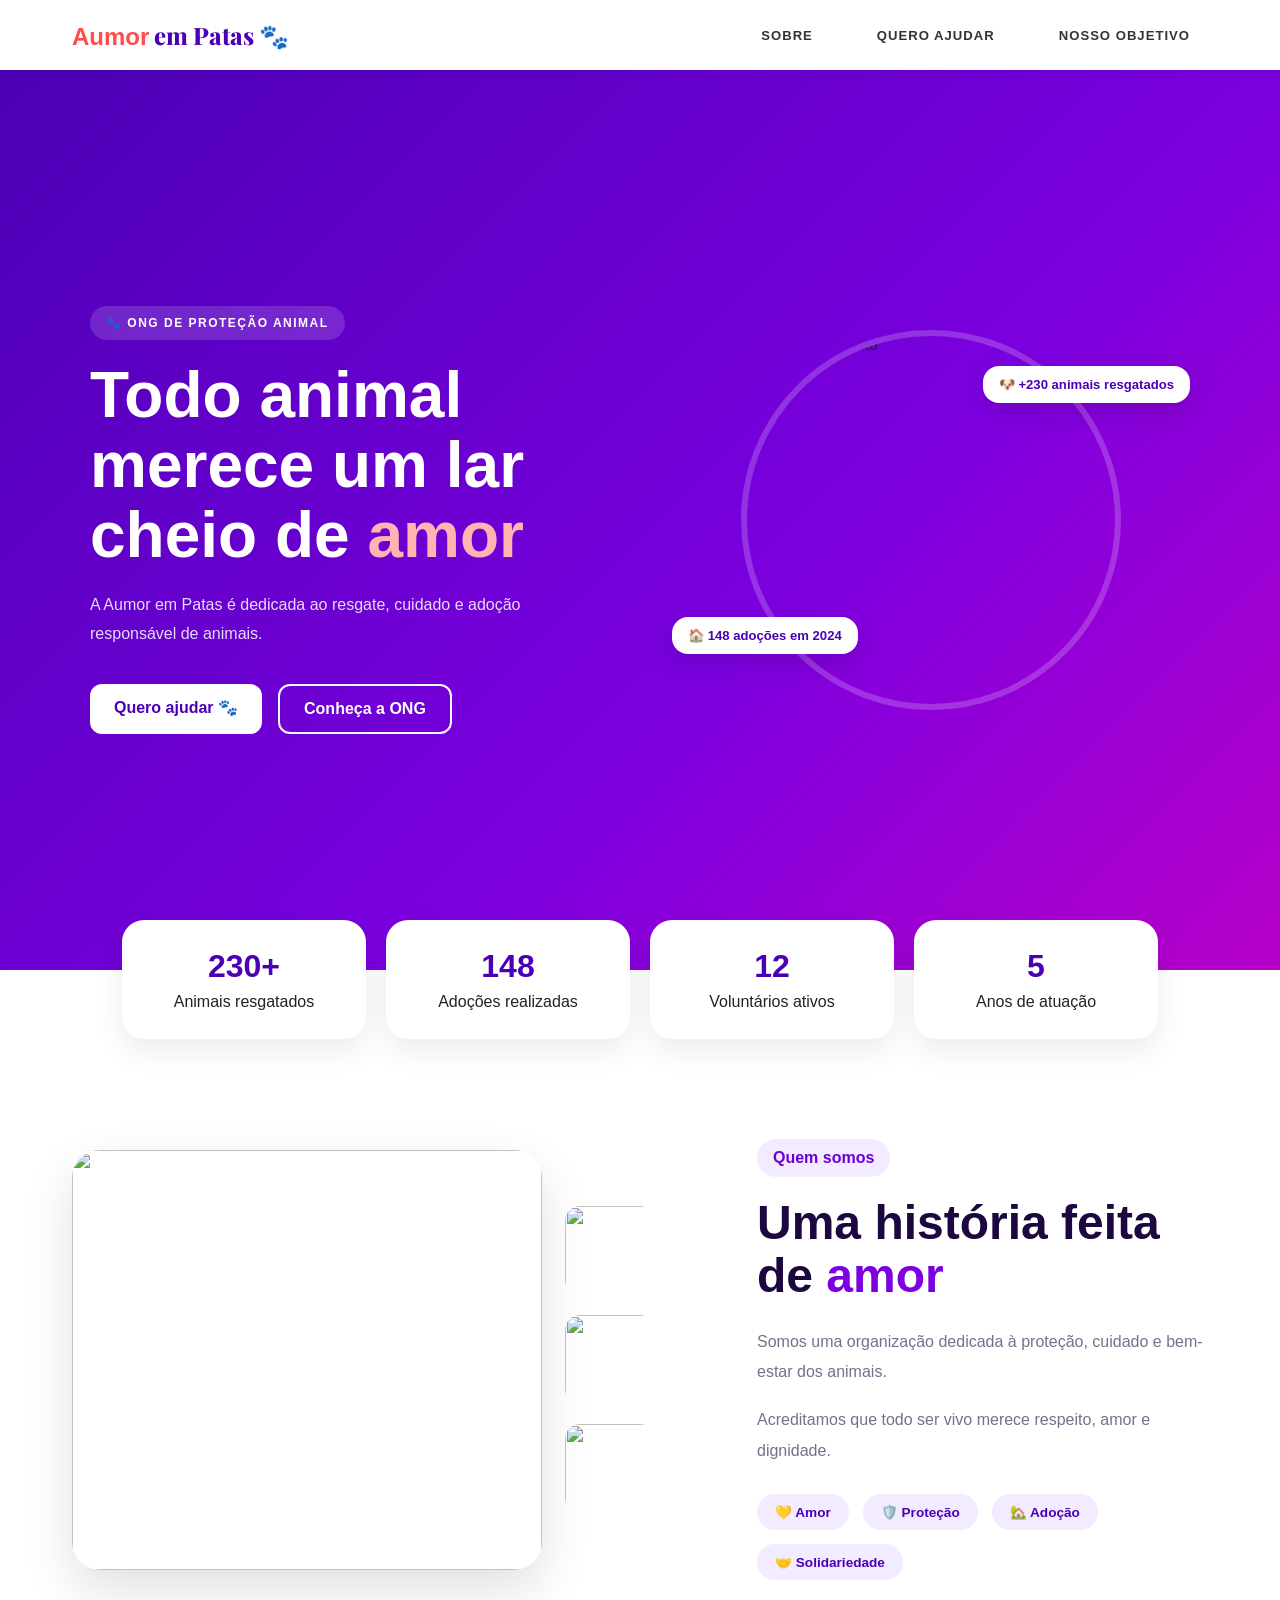
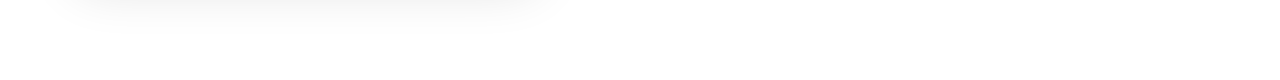
==== commit b6ac9cce: "Update index.html" ====
--- a/index.html
+++ b/index.html
@@ -1,5 +1,6 @@
 <!DOCTYPE html>
 <html lang="pt-br">
+
 <head>
 
 <meta charset="UTF-8">
@@ -9,9 +10,11 @@
 
 <link rel="stylesheet" href="style.css">
 
-</head>
-
 <style>
+
+/* =========================
+   RESET
+========================= */
 
 *{
     margin:0;
@@ -24,9 +27,12 @@
 body{
     background:#fff;
     color:#222;
-}
-
-/* MENU */
+    overflow-x:hidden;
+}
+
+/* =========================
+   MENU
+========================= */
 
 header{
     width:100%;
@@ -71,7 +77,9 @@
     color:#7c00e0;
 }
 
-/* HERO */
+/* =========================
+   HERO
+========================= */
 
 .hero-home{
     min-height:100vh;
@@ -79,7 +87,6 @@
     display:flex;
     align-items:center;
     padding:60px 32px;
-    overflow:hidden;
 }
 
 .hero-inner{
@@ -106,7 +113,7 @@
 }
 
 .hero-txt p{
-    color:rgba(255,255,255,0.8);
+    color:rgba(255,255,255,0.85);
     line-height:1.8;
     margin-bottom:36px;
 }
@@ -153,7 +160,9 @@
     color:#4b00b5;
 }
 
-/* FOTO */
+/* =========================
+   FOTO HERO
+========================= */
 
 .blob-wrap{
     display:flex;
@@ -197,7 +206,9 @@
     left:0;
 }
 
-/* STATS */
+/* =========================
+   STATS
+========================= */
 
 .stats-bar{
     display:grid;
@@ -225,39 +236,61 @@
     margin-bottom:8px;
 }
 
-/* SOBRE */
+/* =========================
+   SOBRE
+========================= */
 
 .home-sobre{
-    max-width:1100px;
+    max-width:1200px;
     margin:auto;
-    padding:90px 32px;
+    padding:100px 32px;
     display:grid;
     grid-template-columns:1fr 1fr;
-    gap:72px;
+    gap:80px;
     align-items:center;
 }
 
-.galeria img{
-    width:100%;
-    border-radius:22px;
+/* GALERIA */
+
+.galeria{
+    display:flex;
+    align-items:center;
+    gap:20px;
 }
 
 .imagem-principal{
+    width:470px;
     height:420px;
     object-fit:cover;
-    margin-bottom:18px;
+    border-radius:28px;
+    box-shadow:0 20px 50px rgba(0,0,0,0.12);
 }
 
 .miniaturas{
     display:flex;
+    flex-direction:column;
     gap:14px;
 }
 
 .miniaturas img{
-    width:110px;
-    height:90px;
+    width:95px;
+    height:95px;
     object-fit:cover;
+    border-radius:18px;
     cursor:pointer;
+    transition:.3s;
+    border:3px solid transparent;
+}
+
+.miniaturas img:hover{
+    transform:scale(1.05);
+    border-color:#7c00e0;
+}
+
+/* TEXTO SOBRE */
+
+.sobre-conteudo{
+    padding-left:20px;
 }
 
 .sec-badge{
@@ -267,12 +300,14 @@
     padding:10px 16px;
     border-radius:40px;
     font-weight:700;
-    margin-bottom:18px;
+    margin-bottom:20px;
 }
 
 .sec-titulo{
-    font-size:2.5rem;
-    margin-bottom:20px;
+    font-size:3rem;
+    line-height:1.1;
+    margin-bottom:24px;
+    color:#1d073f;
 }
 
 .sec-titulo span{
@@ -281,26 +316,31 @@
 
 .sobre-txt p{
     color:#7a6e8a;
-    line-height:1.85;
+    line-height:1.9;
     margin-bottom:18px;
-}
+    font-size:1rem;
+}
+
+/* CHIPS */
 
 .chips{
     display:flex;
     flex-wrap:wrap;
-    gap:12px;
-    margin-top:20px;
+    gap:14px;
+    margin-top:28px;
 }
 
 .chip{
     background:#f3ebff;
     color:#4b00b5;
-    padding:10px 16px;
+    padding:10px 18px;
     border-radius:30px;
     font-weight:700;
 }
 
-/* CARDS */
+/* =========================
+   CARDS
+========================= */
 
 .cards-home{
     max-width:1100px;
@@ -319,6 +359,11 @@
     border-radius:24px;
     padding:34px;
     box-shadow:0 12px 30px rgba(0,0,0,0.08);
+    transition:.3s;
+}
+
+.card:hover{
+    transform:translateY(-6px);
 }
 
 .card-icone{
@@ -336,7 +381,9 @@
     line-height:1.7;
 }
 
-/* CTA */
+/* =========================
+   CTA
+========================= */
 
 .cta-banner{
     background:linear-gradient(135deg,#ff4d4d 0%,#b80000 100%);
@@ -356,7 +403,9 @@
     margin:0 auto 36px;
 }
 
-/* FOOTER */
+/* =========================
+   FOOTER
+========================= */
 
 footer{
     background:#1d073f;
@@ -391,7 +440,9 @@
     color:#bbb;
 }
 
-/* RESPONSIVO */
+/* =========================
+   RESPONSIVO
+========================= */
 
 @media(max-width:900px){
 
@@ -403,6 +454,24 @@
         grid-template-columns:1fr;
     }
 
+    .home-sobre{
+        gap:50px;
+    }
+
+    .galeria{
+        flex-direction:column;
+    }
+
+    .miniaturas{
+        flex-direction:row;
+    }
+
+    .imagem-principal{
+        width:100%;
+        max-width:450px;
+        height:auto;
+    }
+
     .blob{
         width:260px;
         height:260px;
@@ -410,6 +479,18 @@
 
     .menu{
         display:none;
+    }
+
+    .hero-txt h1{
+        font-size:2.8rem;
+    }
+
+    .sec-titulo{
+        font-size:2.3rem;
+    }
+
+    .sobre-conteudo{
+        padding-left:0;
     }
 
 }
@@ -546,9 +627,11 @@
 
 </div>
 
-<div>
-
-<div class="sec-badge">Quem somos</div>
+<div class="sobre-conteudo">
+
+<div class="sec-badge">
+Quem somos
+</div>
 
 <h2 class="sec-titulo">
 Uma história feita de <span>amor</span>
@@ -569,129 +652,17 @@
 </div>
 
 <div class="chips">
+
 <span class="chip">💛 Amor</span>
 <span class="chip">🛡️ Proteção</span>
 <span class="chip">🏡 Adoção</span>
 <span class="chip">🤝 Solidariedade</span>
+
 </div>
 
 </div>
 
 </section>
-
-<section class="cards-home">
-
-<div class="cards-grid">
-
-<div class="card">
-
-<div class="card-icone">🚑</div>
-
-<h3>Resgate e Socorro</h3>
-
-<p>
-Atuamos no resgate de animais em situação de risco.
-</p>
-
-</div>
-
-<div class="card">
-
-<div class="card-icone">💊</div>
-
-<h3>Cuidados Veterinários</h3>
-
-<p>
-Todos os animais recebem acompanhamento completo.
-</p>
-
-</div>
-
-<div class="card">
-
-<div class="card-icone">🏡</div>
-
-<h3>Adoção Responsável</h3>
-
-<p>
-Garantimos um lar adequado para cada animal.
-</p>
-
-</div>
-
-</div>
-
-</section>
-
-<section class="cta-banner">
-
-<h2>Faça parte dessa história 🐾</h2>
-
-<p>
-Seu apoio é fundamental para continuarmos ajudando animais.
-</p>
-
-<div class="grupo-botoes">
-
-<a href="ajudar.html" class="btn btn-branco">
-QUERO DOAR
-</a>
-
-<a href="objetivo.html" class="btn btn-contorno-w">
-QUERO ADOTAR
-</a>
-
-</div>
-
-</section>
-
-<footer>
-
-<div class="footer-inner">
-
-<div>
-
-<a class="logo" href="index.html">
-<span>Aumor</span> em Patas 🐾
-</a>
-
-<p>
-ONG dedicada ao resgate, cuidado e adoção responsável.
-</p>
-
-</div>
-
-<div class="footer-col">
-
-<h5>Páginas</h5>
-
-<ul>
-<li><a href="index.html">Início</a></li>
-<li><a href="Sobre.html">Sobre</a></li>
-<li><a href="ajudar.html">Ajuda</a></li>
-</ul>
-
-</div>
-
-<div class="footer-col">
-
-<h5>Contato</h5>
-
-<ul>
-<li><a href="#">(11) 99999-0000</a></li>
-<li><a href="#">contato@aumorempatas.org</a></li>
-<li><a href="#">São Paulo - SP</a></li>
-</ul>
-
-</div>
-
-</div>
-
-<div class="footer-fundo">
-© 2026 — Aumor em Patas 🐶🐱
-</div>
-
-</footer>
 
 <script>
 
--- a/style.css
+++ b/style.css
@@ -1,516 +1,133 @@
 /* =============================================
    AUMOR EM PATAS — style.css
-   Estilos globais compartilhados entre páginas
    ============================================= */
 
 @import url('https://fonts.googleapis.com/css2?family=Playfair+Display:wght@700;900&family=Nunito:wght@300;400;600;700&display=swap');
 
-
 /* =====================
    RESET
-   ===================== */
-
-*, *::before, *::after {
-    margin: 0;
-    padding: 0;
-    box-sizing: border-box;
-}
-
-:root {
-    --roxo:        #4b00b5;
-    --roxo-escuro: #33007d;
-    --roxo-claro:  #7b2cff;
-    --roxo-fundo:  #f3eeff;
-    --roxo-medio:  #e6d9ff;
-    --vermelho:    #ff4d4d;
-    --branco:      #ffffff;
-    --fundo:       #f7f5fb;
-    --texto:       #2d2040;
-    --subtexto:    #7a6e8a;
-    --escuro:      #1a0038;
-}
-
-html {
-    scroll-behavior: smooth;
-}
-
-body {
-    font-family: 'Nunito', sans-serif;
-    background: var(--fundo);
-    color: var(--texto);
-    overflow-x: hidden;
-}
-
-
-/* =====================
-   HEADER / MENU
-   ===================== */
-
-header {
-    background: var(--roxo);
-    position: sticky;
-    top: 0;
-    z-index: 999;
-    box-shadow: 0 2px 20px rgba(75, 0, 181, 0.35);
-}
-
-nav {
-    max-width: 1160px;
-    margin: auto;
-    padding: 0 36px;
-    height: 70px;
-    display: flex;
-    align-items: center;
-    justify-content: space-between;
-}
-
-.logo {
-    font-family: 'Playfair Display', serif;
-    font-size: 1.75rem;
-    font-weight: 900;
-    color: var(--branco);
-    text-decoration: none;
-    letter-spacing: -0.5px;
-}
-
-.logo span {
-    color: var(--vermelho);
-}
-
-.menu {
-    display: flex;
-    gap: 6px;
-}
-
-.menu a {
-    color: rgba(255, 255, 255, 0.75);
-    text-decoration: none;
-    font-size: 0.82rem;
-    font-weight: 700;
-    letter-spacing: 1px;
-    text-transform: uppercase;
-    padding: 8px 18px;
-    border-radius: 50px;
-    transition: background 0.2s, color 0.2s;
-}
-
-.menu a:hover {
-    color: #fff;
-    background: rgba(255, 255, 255, 0.15);
-}
-
-.menu a.ativo {
-    color: #fff;
-    background: rgba(255, 255, 255, 0.22);
-}
-
-
-/* =====================
-   HERO (banner do topo)
-   ===================== */
-
-.hero {
-    padding: 90px 32px 80px;
-    text-align: center;
-    position: relative;
-    overflow: hidden;
-}
-
-.hero-roxo { background: linear-gradient(135deg, var(--roxo) 0%, #7c00e0 100%); }
-.hero-verm { background: linear-gradient(135deg, #c00000 0%, #ff4d4d  100%); }
-.hero-dark { background: linear-gradient(135deg, var(--escuro) 0%, #2e0080 100%); }
-
-.hero-badge {
-    display: inline-block;
-    background: rgba(255, 255, 255, 0.15);
-    color: rgba(255, 255, 255, 0.9);
-    font-size: 0.75rem;
-    font-weight: 700;
-    letter-spacing: 1.5px;
-    text-transform: uppercase;
-    padding: 6px 18px;
-    border-radius: 50px;
-    margin-bottom: 22px;
-}
+===================== */
+
+*,
+*::before,
+*::after{
+    margin:0;
+    padding:0;
+    box-sizing:border-box;
+}
+
+:root{
+    --roxo:#4b00b5;
+    --roxo-escuro:#33007d;
+    --roxo-claro:#7b2cff;
+    --roxo-fundo:#f3eeff;
+    --roxo-medio:#e6d9ff;
+    --vermelho:#ff4d4d;
+    --branco:#ffffff;
+    --fundo:#f7f5fb;
+    --texto:#2d2040;
+    --subtexto:#7a6e8a;
+    --escuro:#1a0038;
+}
+
+html{
+    scroll-behavior:smooth;
+}
+
+body{
+    font-family:'Nunito',sans-serif;
+    background:var(--fundo);
+    color:var(--texto);
+    overflow-x:hidden;
+}
+
+/* =====================
+   HEADER
+===================== */
+
+header{
+    background:var(--roxo);
+    position:sticky;
+    top:0;
+    z-index:999;
+    box-shadow:0 2px 20px rgba(75,0,181,0.35);
+}
+
+nav{
+    max-width:1160px;
+    margin:auto;
+    padding:0 36px;
+    height:70px;
+    display:flex;
+    align-items:center;
+    justify-content:space-between;
+}
+
+.logo{
+    font-family:'Playfair Display',serif;
+    font-size:1.75rem;
+    font-weight:900;
+    color:var(--branco);
+    text-decoration:none;
+}
+
+.logo span{
+    color:var(--vermelho);
+}
+
+.menu{
+    display:flex;
+    gap:6px;
+}
+
+.menu a{
+    color:rgba(255,255,255,0.75);
+    text-decoration:none;
+    font-size:0.82rem;
+    font-weight:700;
+    letter-spacing:1px;
+    text-transform:uppercase;
+    padding:8px 18px;
+    border-radius:50px;
+    transition:.2s;
+}
+
+.menu a:hover{
+    color:#fff;
+    background:rgba(255,255,255,.15);
+}
+
+.menu a.ativo{
+    color:#fff;
+    background:rgba(255,255,255,.22);
+}
+
+/* =====================
+   HERO
+===================== */
+
+.hero{
+    padding:90px 32px 80px;
+}
+
+.hero-roxo{
+    background:linear-gradient(135deg,var(--roxo) 0%,#7c00e0 100%);
+}
+
+/* LAYOUT PRINCIPAL */
+
 .img-wrap{
     display:flex;
-    gap:20px;
-}
-.hero h1 {
-    font-family: 'Playfair Display', serif;
-    font-size: clamp(2.2rem, 5vw, 3.8rem);
-    color: #fff;
-    font-weight: 900;
-    line-height: 1.1;
-    margin-bottom: 18px;
-}
-
-.hero h1 em {
-    font-style: normal;
-    color: #ffb3b3;
-}
-
-.hero p {
-    color: rgba(255, 255, 255, 0.8);
-    font-size: 1.05rem;
-    line-height: 1.8;
-    max-width: 600px;
-    margin: 0 auto;
-}
-
-
-/* =====================
-   TÍTULOS DE SEÇÃO
-   ===================== */
-
-.sec-badge {
-    display: inline-block;
-    background: var(--roxo-fundo);
-    color: var(--roxo);
-    font-size: 0.74rem;
-    font-weight: 700;
-    letter-spacing: 1.5px;
-    text-transform: uppercase;
-    padding: 5px 16px;
-    border-radius: 50px;
-    margin-bottom: 14px;
-}
-
-.sec-titulo {
-    font-family: 'Playfair Display', serif;
-    font-size: clamp(1.8rem, 3.5vw, 2.7rem);
-    color: var(--escuro);
-    line-height: 1.2;
-    margin-bottom: 12px;
-}
-
-.sec-titulo span {
-    color: var(--vermelho);
-}
-
-.sec-sub {
-    color: var(--subtexto);
-    font-size: 0.97rem;
-    line-height: 1.75;
-    max-width: 540px;
-}
-
-
-/* =====================
-   CARDS
-   ===================== */
-
-.cards-grid {
-    display: grid;
-    grid-template-columns: repeat(3, 1fr);
-    gap: 24px;
-    margin-top: 48px;
-}
-
-.card{
-    background: #fff;
-    border-radius: 24px;
-    padding: 32px;
-    transition: transform 0.15s ease;
-    transform-style: preserve-3d;
-    will-change: transform;
-    box-shadow: 0 15px 40px rgba(0,0,0,0.12);
-}
-
-.card:hover {
-    transform: translateY(-7px);
-    box-shadow: 0 24px 56px rgba(75, 0, 181, 0.13);
-}
-
-.card-icone {
-    font-size: 2.6rem;
-    margin-bottom: 16px;
-}
-
-.card h3 {
-    font-family: 'Playfair Display', serif;
-    font-size: 1.12rem;
-    color: var(--roxo);
-    margin-bottom: 12px;
-}
-
-.card p {
-    color: var(--subtexto);
-    font-size: 0.92rem;
-    line-height: 1.65;
-}
-
-
-/* =====================
-   ESTATÍSTICAS
-   ===================== */
-
-.stats-bar {
-    background: var(--roxo);
-    padding: 48px 32px;
-    display: grid;
-    grid-template-columns: repeat(4, 1fr);
-    gap: 16px;
-    text-align: center;
-}
-
-.stat h3 {
-    font-family: 'Playfair Display', serif;
-    font-size: 2.3rem;
-    color: #fff;
-    margin-bottom: 4px;
-}
-
-.stat p {
-    color: rgba(255, 255, 255, 0.6);
-    font-size: 0.85rem;
-}
-
-
-/* =====================
-   BARRA DE PROGRESSO
-   ===================== */
-
-.prog-item {
-    margin-bottom: 28px;
-}
-
-.prog-label {
-    display: flex;
-    justify-content: space-between;
-    font-size: 0.9rem;
-    font-weight: 600;
-    color: var(--texto);
-    margin-bottom: 8px;
-}
-
-.prog-trilha {
-    height: 10px;
-    background: var(--roxo-medio);
-    border-radius: 50px;
-    overflow: hidden;
-}
-
-.prog-barra {
-    height: 100%;
-    border-radius: 50px;
-    background: linear-gradient(90deg, var(--roxo), var(--vermelho));
-    animation: crescer 1.6s ease forwards;
-}
-
-@keyframes crescer {
-    from { width: 0; }
-}
-
-
-/* =====================
-   CHIPS / ETIQUETAS
-   ===================== */
-
-.chips {
-    display: flex;
-    flex-wrap: wrap;
-    gap: 10px;
-    margin-top: 24px;
-}
-
-.chip {
-    background: var(--roxo-fundo);
-    color: var(--roxo);
-    padding: 7px 18px;
-    border-radius: 50px;
-    font-size: 0.84rem;
-    font-weight: 600;
-}
-
-
-/* =====================
-   BOTÕES
-   ===================== */
-
-.btn {
-    display: inline-block;
-    border: none;
-    padding: 13px 32px;
-    border-radius: 50px;
-    font-family: 'Nunito', sans-serif;
-    font-size: 0.95rem;
-    font-weight: 700;
-    cursor: pointer;
-    text-decoration: none;
-    transition: transform 0.2s, box-shadow 0.2s, background 0.2s;
-}
-
-.btn:hover {
-    transform: translateY(-2px);
-    box-shadow: 0 10px 28px rgba(0, 0, 0, 0.15);
-}
-
-.btn-branco  { background: #fff;            color: var(--roxo); }
-.btn-roxo    { background: var(--roxo);     color: #fff;        }
-.btn-verm    { background: var(--vermelho); color: #fff;        }
-
-.btn-contorno {
-    background: transparent;
-    color: var(--roxo);
-    border: 2px solid var(--roxo);
-}
-
-.btn-contorno:hover {
-    background: var(--roxo);
-    color: #fff;
-}
-
-.btn-contorno-w {
-    background: transparent;
-    color: #fff;
-    border: 2px solid rgba(255, 255, 255, 0.5);
-}
-
-.btn-contorno-w:hover {
-    background: rgba(255, 255, 255, 0.12);
-}
-
-.grupo-botoes {
-    display: flex;
-    gap: 14px;
-    justify-content: center;
-    flex-wrap: wrap;
-}
-
-
-/* =====================
-   ANIMAÇÃO FADE (scroll)
-   ===================== */
-
-.fade {
-    opacity: 0;
-    transform: translateY(28px);
-    transition: opacity 0.7s, transform 0.7s;
-}
-
-.fade.show {
-    opacity: 1;
-    transform: translateY(0);
-}
-
-
-/* =====================
-   RODAPÉ
-   ===================== */
-
-footer {
-    background: var(--escuro);
-    color: rgba(255, 255, 255, 0.4);
-    padding: 48px 32px 28px;
-}
-
-.footer-inner {
-    max-width: 1100px;
-    margin: auto;
-    display: grid;
-    grid-template-columns: 2fr 1fr 1fr;
-    gap: 48px;
-    margin-bottom: 40px;
-}
-
-.footer-marca .logo {
-    font-size: 1.35rem;
-    display: block;
-    margin-bottom: 12px;
-}
-
-.footer-marca p {
-    font-size: 0.88rem;
-    line-height: 1.7;
-    max-width: 260px;
-}
-
-.footer-col h5 {
-    color: #fff;
-    font-size: 0.78rem;
-    text-transform: uppercase;
-    letter-spacing: 1px;
-    margin-bottom: 16px;
-}
-
-.footer-col ul {
-    list-style: none;
-    display: flex;
-    flex-direction: column;
-    gap: 10px;
-}
-
-.footer-col ul a {
-    color: rgba(255, 255, 255, 0.4);
-    text-decoration: none;
-    font-size: 0.9rem;
-    transition: color 0.2s;
-}
-
-.footer-col ul a:hover {
-    color: var(--vermelho);
-}
-
-.footer-fundo {
-    border-top: 1px solid rgba(255, 255, 255, 0.07);
-    padding-top: 24px;
-    text-align: center;
-    font-size: 0.82rem;
-}
-
-.footer-fundo strong {
-    color: var(--vermelho);
-}
-
-
-/* =====================
-   RESPONSIVO
-   ===================== */
-
-@media (max-width: 900px) {
-
-    nav {
-        padding: 0 20px;
-    }
-
-    .menu a {
-        font-size: 0.74rem;
-        padding: 7px 12px;
-    }
-
-    .cards-grid {
-        grid-template-columns: 1fr;
-    }
-
-    .stats-bar {
-        grid-template-columns: repeat(2, 1fr);
-    }
-
-    .footer-inner {
-        grid-template-columns: 1fr;
-        gap: 28px;
-    }
-
-    .hero {
-        padding: 64px 24px 56px;
-    }
-
-}
-
-@media (max-width: 600px) {
-
-    .menu {
-        gap: 2px;
-    }
-
-    .menu a {
-        font-size: 0.7rem;
-        padding: 6px 10px;
-        letter-spacing: 0.5px;
-    }
-
-}
+    align-items:center;
+    justify-content:center;
+    gap:70px;
+    max-width:1200px;
+    margin:auto;
+    flex-wrap:wrap;
+}
+
+/* GALERIA */
+
 .galeria{
     display:flex;
     align-items:center;
@@ -518,12 +135,11 @@
 }
 
 .imagem-principal{
-    width:420px;
+    width:480px;
     height:420px;
     object-fit:cover;
-    border-radius:28px;
-    box-shadow:0 20px 50px rgba(0,0,0,0.15);
-    transition:0.3s;
+    border-radius:30px;
+    box-shadow:0 20px 50px rgba(0,0,0,0.18);
 }
 
 .miniaturas{
@@ -538,11 +154,131 @@
     object-fit:cover;
     border-radius:18px;
     cursor:pointer;
-    transition:0.3s;
+    transition:.3s;
     border:3px solid transparent;
 }
 
 .miniaturas img:hover{
-    transform:scale(1.08);
+    transform:scale(1.06);
     border-color:#7c00e0;
-}+}
+
+/* TEXTO */
+
+.hero-texto{
+    max-width:520px;
+}
+
+.hero-badge{
+    display:inline-block;
+    background:#e8dcff;
+    color:var(--roxo);
+    font-size:.75rem;
+    font-weight:700;
+    letter-spacing:1.5px;
+    text-transform:uppercase;
+    padding:7px 18px;
+    border-radius:50px;
+    margin-bottom:22px;
+}
+
+.hero h1{
+    font-family:'Playfair Display',serif;
+    font-size:clamp(2.5rem,5vw,4.2rem);
+    font-weight:900;
+    line-height:1.1;
+    color:var(--escuro);
+    margin-bottom:22px;
+}
+
+/* PALAVRA COLORIDA */
+
+.hero h1 span{
+    color:var(--roxo-claro);
+}
+
+/* PARÁGRAFOS */
+
+.hero p{
+    font-size:1rem;
+    line-height:1.8;
+    color:var(--subtexto);
+    margin-bottom:18px;
+}
+
+/* CHIPS */
+
+.chips{
+    display:flex;
+    flex-wrap:wrap;
+    gap:12px;
+    margin-top:28px;
+}
+
+.chip{
+    background:var(--roxo-fundo);
+    color:var(--roxo);
+    padding:10px 18px;
+    border-radius:50px;
+    font-size:.85rem;
+    font-weight:700;
+}
+
+/* =====================
+   RESPONSIVO
+===================== */
+
+@media(max-width:900px){
+
+    .img-wrap{
+        flex-direction:column;
+        text-align:center;
+    }
+
+    .hero-texto{
+        max-width:100%;
+    }
+
+    .chips{
+        justify-content:center;
+    }
+
+    .galeria{
+        flex-direction:column;
+    }
+
+    .miniaturas{
+        flex-direction:row;
+    }
+
+    .imagem-principal{
+        width:100%;
+        max-width:420px;
+        height:auto;
+    }
+}
+
+@media(max-width:600px){
+
+    nav{
+        padding:0 20px;
+    }
+
+    .menu a{
+        font-size:.7rem;
+        padding:6px 10px;
+    }
+
+    .hero{
+        padding:60px 20px;
+    }
+
+    .hero h1{
+        font-size:2.5rem;
+    }
+
+    .miniaturas img{
+        width:70px;
+        height:70px;
+    }
+}
